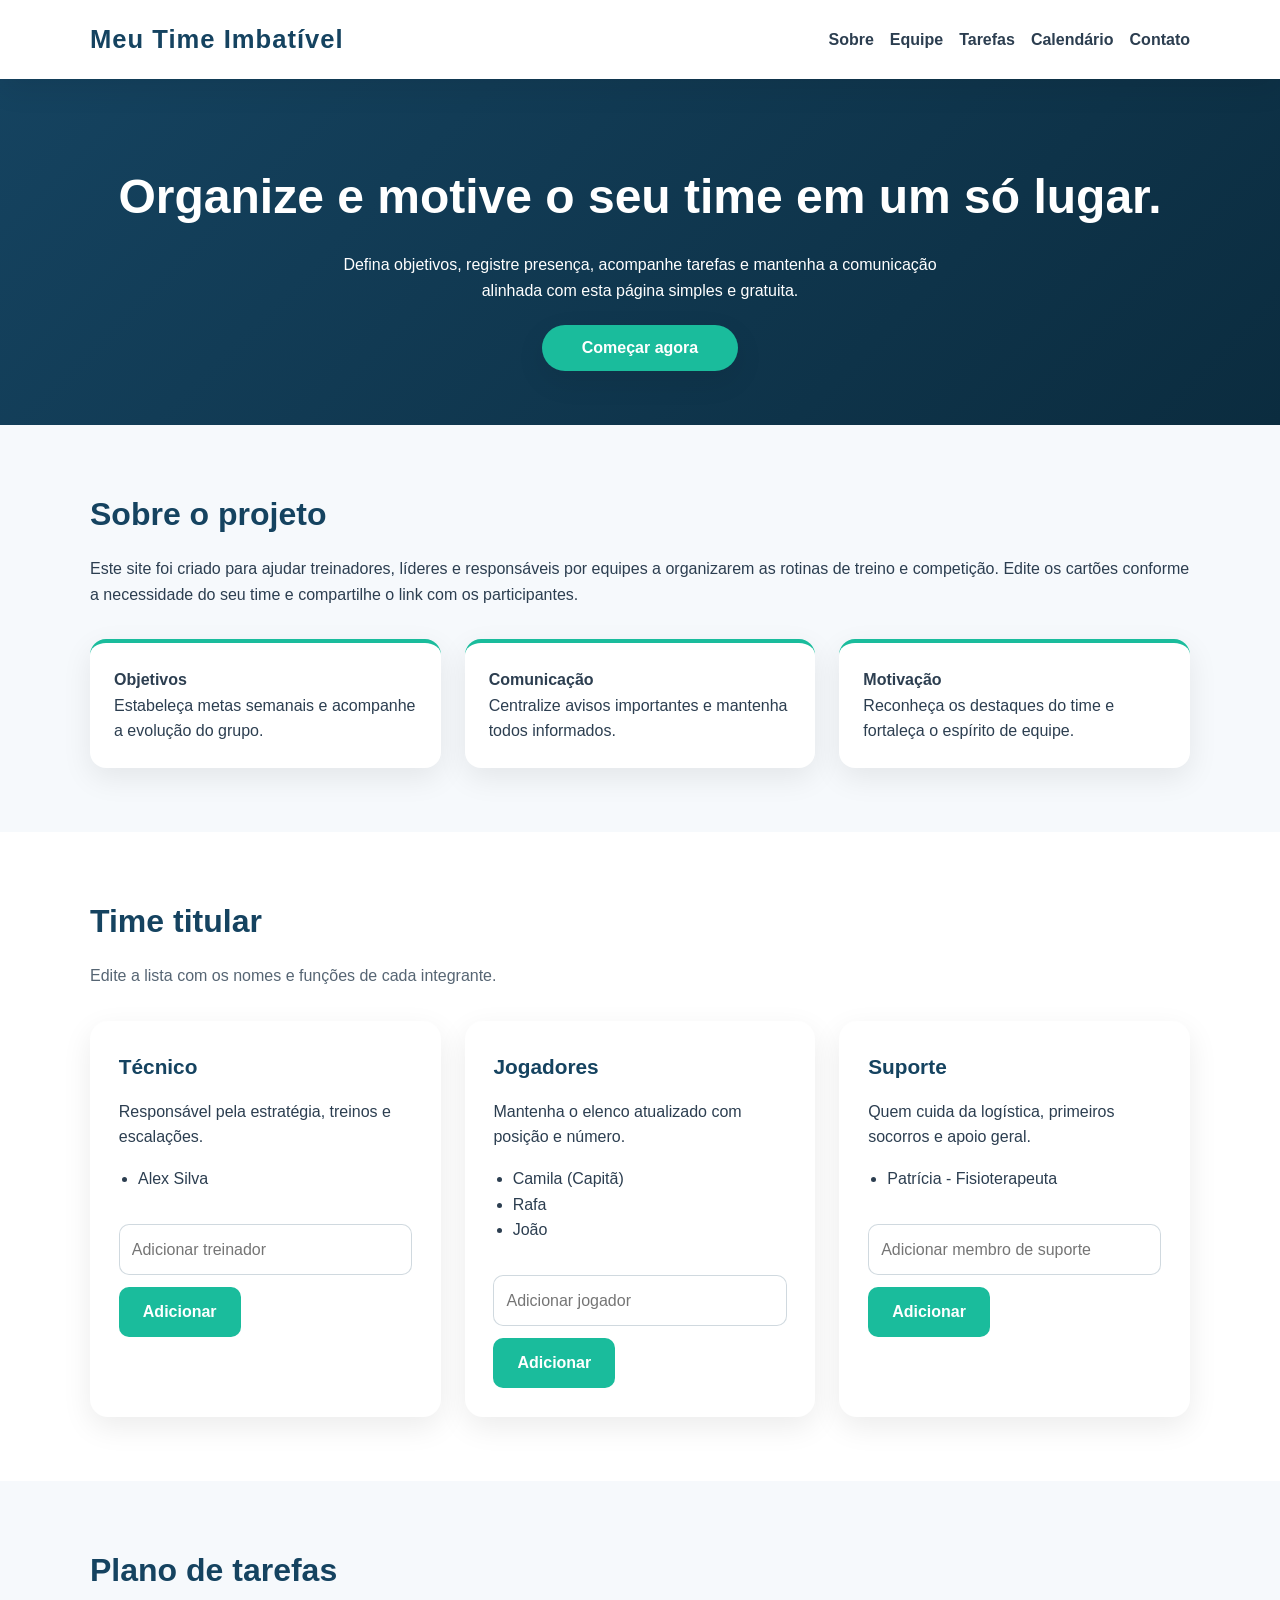
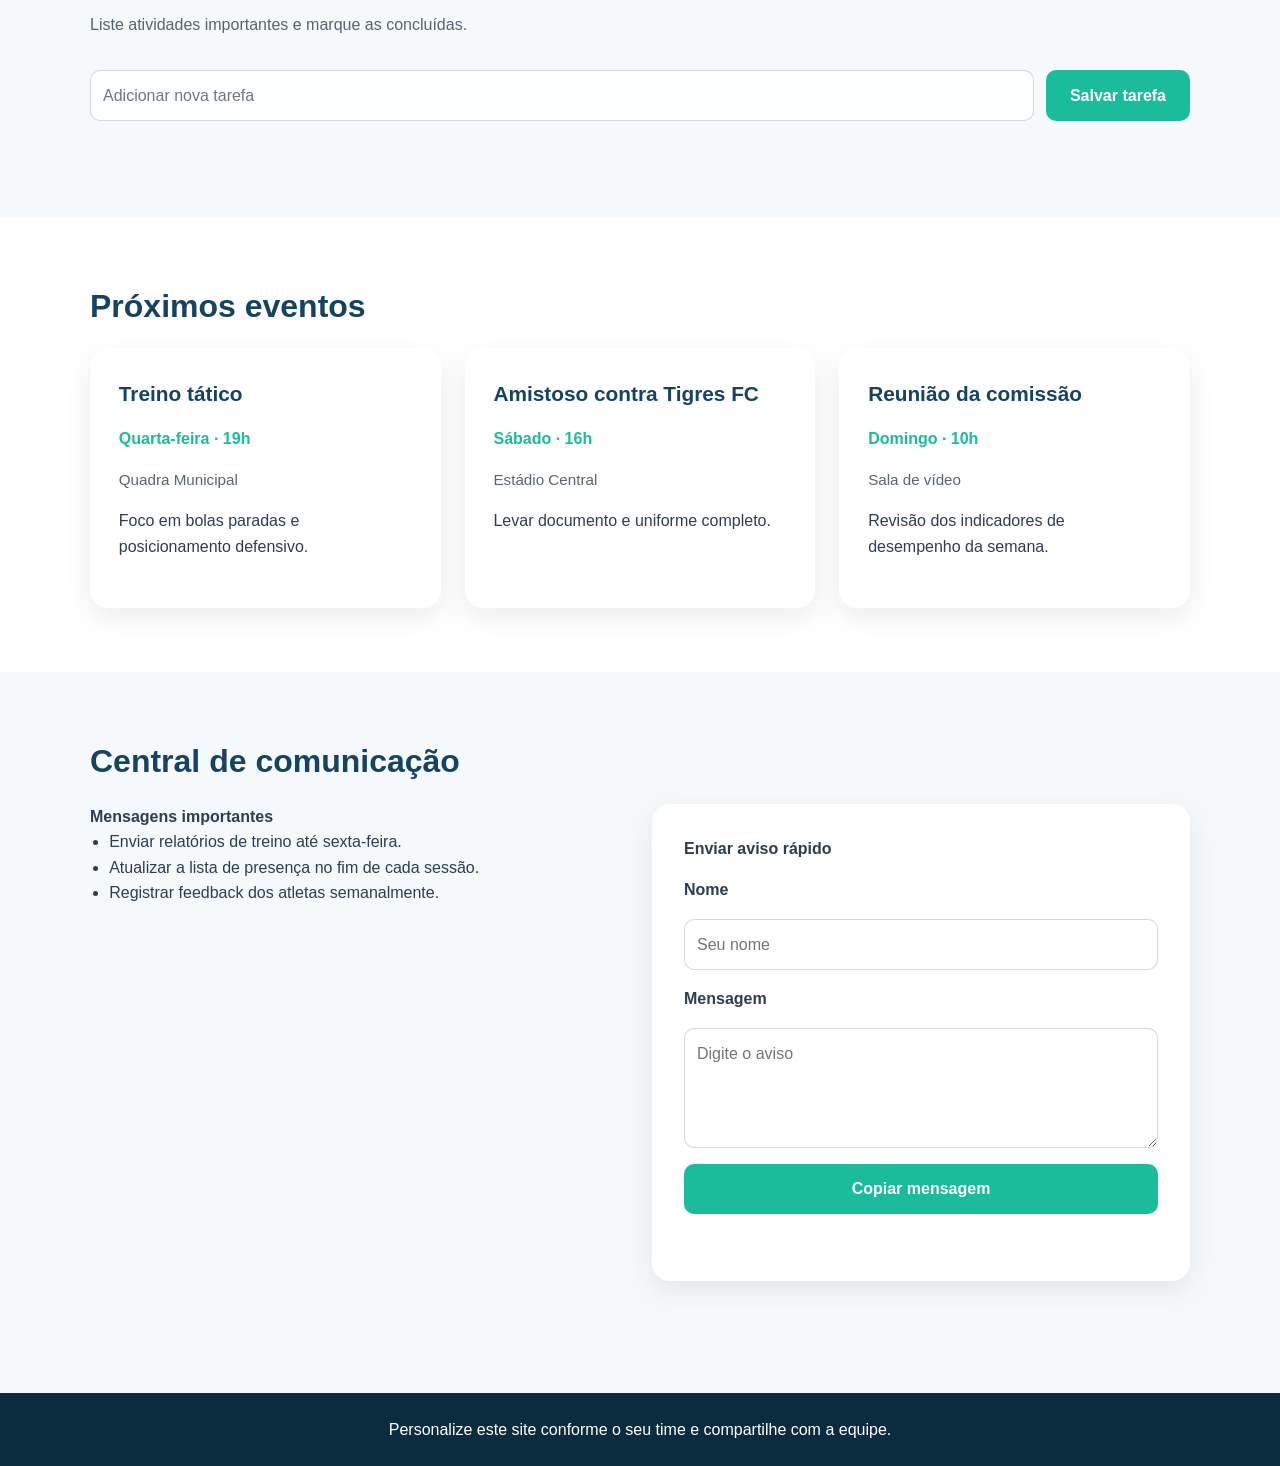
==== index.html @ 0aca531c "Add team management landing page" ====
<!DOCTYPE html>
<html lang="pt-BR">
<head>
  <meta charset="UTF-8" />
  <meta name="viewport" content="width=device-width, initial-scale=1.0" />
  <title>Gestão de Time</title>
  <link rel="stylesheet" href="styles.css" />
</head>
<body>
  <header class="topo">
    <div class="container">
      <h1>Meu Time Imbatível</h1>
      <nav>
        <a href="#sobre">Sobre</a>
        <a href="#equipe">Equipe</a>
        <a href="#tarefas">Tarefas</a>
        <a href="#calendario">Calendário</a>
        <a href="#contato">Contato</a>
      </nav>
    </div>
  </header>

  <main>
    <section class="hero">
      <div class="container">
        <h2>Organize e motive o seu time em um só lugar.</h2>
        <p>
          Defina objetivos, registre presença, acompanhe tarefas e mantenha a comunicação alinhada
          com esta página simples e gratuita.
        </p>
        <a class="botao" href="#tarefas">Começar agora</a>
      </div>
    </section>

    <section id="sobre" class="secao container">
      <h3>Sobre o projeto</h3>
      <p>
        Este site foi criado para ajudar treinadores, líderes e responsáveis por equipes a organizarem
        as rotinas de treino e competição. Edite os cartões conforme a necessidade do seu time e
        compartilhe o link com os participantes.
      </p>
      <ul class="destaques">
        <li>
          <h4>Objetivos</h4>
          <p>Estabeleça metas semanais e acompanhe a evolução do grupo.</p>
        </li>
        <li>
          <h4>Comunicação</h4>
          <p>Centralize avisos importantes e mantenha todos informados.</p>
        </li>
        <li>
          <h4>Motivação</h4>
          <p>Reconheça os destaques do time e fortaleça o espírito de equipe.</p>
        </li>
      </ul>
    </section>

    <section id="equipe" class="secao destaque-claro">
      <div class="container">
        <h3>Time titular</h3>
        <p class="descricao">Edite a lista com os nomes e funções de cada integrante.</p>
        <div class="grid">
          <div class="card">
            <h4>Técnico</h4>
            <p>Responsável pela estratégia, treinos e escalações.</p>
            <ul id="lista-tecnico" class="lista-simples">
              <li>Alex Silva</li>
            </ul>
            <div class="formulario">
              <input type="text" placeholder="Adicionar treinador" data-lista="lista-tecnico" />
              <button type="button">Adicionar</button>
            </div>
          </div>
          <div class="card">
            <h4>Jogadores</h4>
            <p>Mantenha o elenco atualizado com posição e número.</p>
            <ul id="lista-jogadores" class="lista-simples">
              <li>Camila (Capitã)</li>
              <li>Rafa</li>
              <li>João</li>
            </ul>
            <div class="formulario">
              <input type="text" placeholder="Adicionar jogador" data-lista="lista-jogadores" />
              <button type="button">Adicionar</button>
            </div>
          </div>
          <div class="card">
            <h4>Suporte</h4>
            <p>Quem cuida da logística, primeiros socorros e apoio geral.</p>
            <ul id="lista-suporte" class="lista-simples">
              <li>Patrícia - Fisioterapeuta</li>
            </ul>
            <div class="formulario">
              <input type="text" placeholder="Adicionar membro de suporte" data-lista="lista-suporte" />
              <button type="button">Adicionar</button>
            </div>
          </div>
        </div>
      </div>
    </section>

    <section id="tarefas" class="secao container">
      <h3>Plano de tarefas</h3>
      <p class="descricao">Liste atividades importantes e marque as concluídas.</p>
      <form id="form-tarefas" class="formulario">
        <input id="nova-tarefa" type="text" placeholder="Adicionar nova tarefa" />
        <button type="submit">Salvar tarefa</button>
      </form>
      <ul id="lista-tarefas" class="lista-tarefas"></ul>
    </section>

    <section id="calendario" class="secao destaque-claro">
      <div class="container">
        <h3>Próximos eventos</h3>
        <div class="grid">
          <article class="card card-evento">
            <h4>Treino tático</h4>
            <p class="data">Quarta-feira · 19h</p>
            <p class="local">Quadra Municipal</p>
            <p>Foco em bolas paradas e posicionamento defensivo.</p>
          </article>
          <article class="card card-evento">
            <h4>Amistoso contra Tigres FC</h4>
            <p class="data">Sábado · 16h</p>
            <p class="local">Estádio Central</p>
            <p>Levar documento e uniforme completo.</p>
          </article>
          <article class="card card-evento">
            <h4>Reunião da comissão</h4>
            <p class="data">Domingo · 10h</p>
            <p class="local">Sala de vídeo</p>
            <p>Revisão dos indicadores de desempenho da semana.</p>
          </article>
        </div>
      </div>
    </section>

    <section id="contato" class="secao container">
      <h3>Central de comunicação</h3>
      <div class="grid contato-grid">
        <div>
          <h4>Mensagens importantes</h4>
          <ul class="lista-simples">
            <li>Enviar relatórios de treino até sexta-feira.</li>
            <li>Atualizar a lista de presença no fim de cada sessão.</li>
            <li>Registrar feedback dos atletas semanalmente.</li>
          </ul>
        </div>
        <form class="card-formulario">
          <h4>Enviar aviso rápido</h4>
          <label for="nome">Nome</label>
          <input id="nome" type="text" placeholder="Seu nome" required />

          <label for="mensagem">Mensagem</label>
          <textarea id="mensagem" placeholder="Digite o aviso"></textarea>

          <button type="button" id="botao-aviso">Copiar mensagem</button>
          <p id="feedback" class="feedback" aria-live="polite"></p>
        </form>
      </div>
    </section>
  </main>

  <footer class="rodape">
    <div class="container">
      <p>Personalize este site conforme o seu time e compartilhe com a equipe.</p>
    </div>
  </footer>

  <script src="script.js"></script>
</body>
</html>
---- styles.css ----
:root {
  --cor-primaria: #154360;
  --cor-secundaria: #1abc9c;
  --cor-fundo: #f6f9fc;
  --cor-texto: #2c3e50;
  --cor-claro: #ffffff;
  --cor-destaque: #f1c40f;
  --sombra: 0 10px 30px rgba(0, 0, 0, 0.08);
}

* {
  box-sizing: border-box;
  margin: 0;
  padding: 0;
}

body {
  font-family: "Segoe UI", Roboto, Helvetica, Arial, sans-serif;
  background: var(--cor-fundo);
  color: var(--cor-texto);
  line-height: 1.6;
}

.container {
  width: min(1100px, 90vw);
  margin: 0 auto;
}

.topo {
  position: sticky;
  top: 0;
  background: var(--cor-claro);
  box-shadow: var(--sombra);
  z-index: 10;
}

.topo .container {
  display: flex;
  align-items: center;
  justify-content: space-between;
  padding: 1.2rem 0;
}

.topo h1 {
  font-size: 1.6rem;
  color: var(--cor-primaria);
  letter-spacing: 1px;
}

.topo nav {
  display: flex;
  gap: 1rem;
}

.topo nav a {
  color: var(--cor-texto);
  text-decoration: none;
  font-weight: 600;
  transition: color 0.2s ease;
}

.topo nav a:hover {
  color: var(--cor-secundaria);
}

.hero {
  padding: 5rem 0 4rem;
  background: linear-gradient(135deg, var(--cor-primaria), #0b2c3f);
  color: var(--cor-claro);
  text-align: center;
}

.hero h2 {
  font-size: clamp(2rem, 4vw, 3rem);
  margin-bottom: 1rem;
}

.hero p {
  max-width: 650px;
  margin: 0 auto 2rem;
}

.botao {
  background: var(--cor-secundaria);
  color: var(--cor-claro);
  text-decoration: none;
  padding: 0.9rem 2.5rem;
  border-radius: 50px;
  font-weight: 700;
  box-shadow: var(--sombra);
  transition: transform 0.2s ease, box-shadow 0.2s ease;
}

.botao:hover {
  transform: translateY(-2px);
  box-shadow: 0 12px 32px rgba(0, 0, 0, 0.12);
}

.secao {
  padding: 4rem 0;
}

.secao h3 {
  font-size: 2rem;
  margin-bottom: 1rem;
  color: var(--cor-primaria);
}

.secao .descricao {
  margin-bottom: 2rem;
  color: rgba(44, 62, 80, 0.8);
}

.destaque-claro {
  background: var(--cor-claro);
}

.destaques {
  list-style: none;
  display: grid;
  gap: 1.5rem;
  grid-template-columns: repeat(auto-fit, minmax(220px, 1fr));
  margin-top: 2rem;
}

.destaques li {
  background: var(--cor-claro);
  padding: 1.5rem;
  border-radius: 16px;
  box-shadow: var(--sombra);
  border-top: 4px solid var(--cor-secundaria);
}

.grid {
  display: grid;
  gap: 1.5rem;
  grid-template-columns: repeat(auto-fit, minmax(250px, 1fr));
}

.card {
  background: var(--cor-claro);
  border-radius: 18px;
  padding: 1.8rem;
  box-shadow: var(--sombra);
  display: flex;
  flex-direction: column;
  gap: 1rem;
  min-height: 260px;
}

.card h4 {
  font-size: 1.3rem;
  color: var(--cor-primaria);
}

.lista-simples {
  list-style: disc;
  padding-left: 1.2rem;
}

.formulario {
  display: flex;
  gap: 0.75rem;
  flex-wrap: wrap;
  margin-top: 1rem;
}

.formulario input,
.formulario textarea,
.formulario button,
.card-formulario input,
.card-formulario textarea,
.card-formulario button {
  font: inherit;
}

.formulario input,
.card-formulario input,
.card-formulario textarea {
  flex: 1;
  min-width: 180px;
  padding: 0.75rem;
  border: 1px solid rgba(21, 67, 96, 0.2);
  border-radius: 10px;
  background: rgba(255, 255, 255, 0.9);
}

.formulario button,
.card-formulario button {
  background: var(--cor-secundaria);
  color: var(--cor-claro);
  border: none;
  border-radius: 10px;
  padding: 0.75rem 1.5rem;
  cursor: pointer;
  font-weight: 600;
  transition: filter 0.2s ease, transform 0.2s ease;
}

.formulario button:hover,
.card-formulario button:hover {
  filter: brightness(0.95);
  transform: translateY(-1px);
}

.lista-tarefas {
  list-style: none;
  margin-top: 2rem;
  display: flex;
  flex-direction: column;
  gap: 0.75rem;
}

.item-tarefa {
  background: var(--cor-claro);
  border-radius: 12px;
  padding: 0.9rem 1.2rem;
  display: flex;
  align-items: center;
  justify-content: space-between;
  box-shadow: var(--sombra);
}

.item-tarefa label {
  display: flex;
  align-items: center;
  gap: 0.75rem;
  cursor: pointer;
}

.item-tarefa input[type="checkbox"] {
  accent-color: var(--cor-secundaria);
  width: 18px;
  height: 18px;
}

.item-tarefa button {
  background: transparent;
  border: none;
  color: #e74c3c;
  font-weight: 700;
  cursor: pointer;
}

.item-tarefa.concluida {
  opacity: 0.6;
  text-decoration: line-through;
}

.card-evento .data {
  font-weight: 700;
  color: var(--cor-secundaria);
}

.card-evento .local {
  font-size: 0.95rem;
  color: rgba(44, 62, 80, 0.8);
}

.contato-grid {
  align-items: flex-start;
}

.card-formulario {
  background: var(--cor-claro);
  box-shadow: var(--sombra);
  border-radius: 18px;
  padding: 2rem;
  display: grid;
  gap: 1rem;
}

.card-formulario label {
  font-weight: 600;
}

.card-formulario textarea {
  min-height: 120px;
  resize: vertical;
}

.feedback {
  font-size: 0.9rem;
  color: var(--cor-secundaria);
  min-height: 1.2rem;
}

.rodape {
  background: #0b2c3f;
  color: var(--cor-claro);
  padding: 1.5rem 0;
  text-align: center;
  margin-top: 3rem;
}

@media (max-width: 720px) {
  .topo .container {
    flex-direction: column;
    gap: 0.75rem;
  }

  .topo nav {
    flex-wrap: wrap;
    justify-content: center;
  }

  .formulario input,
  .card-formulario input,
  .card-formulario textarea {
    width: 100%;
  }
}
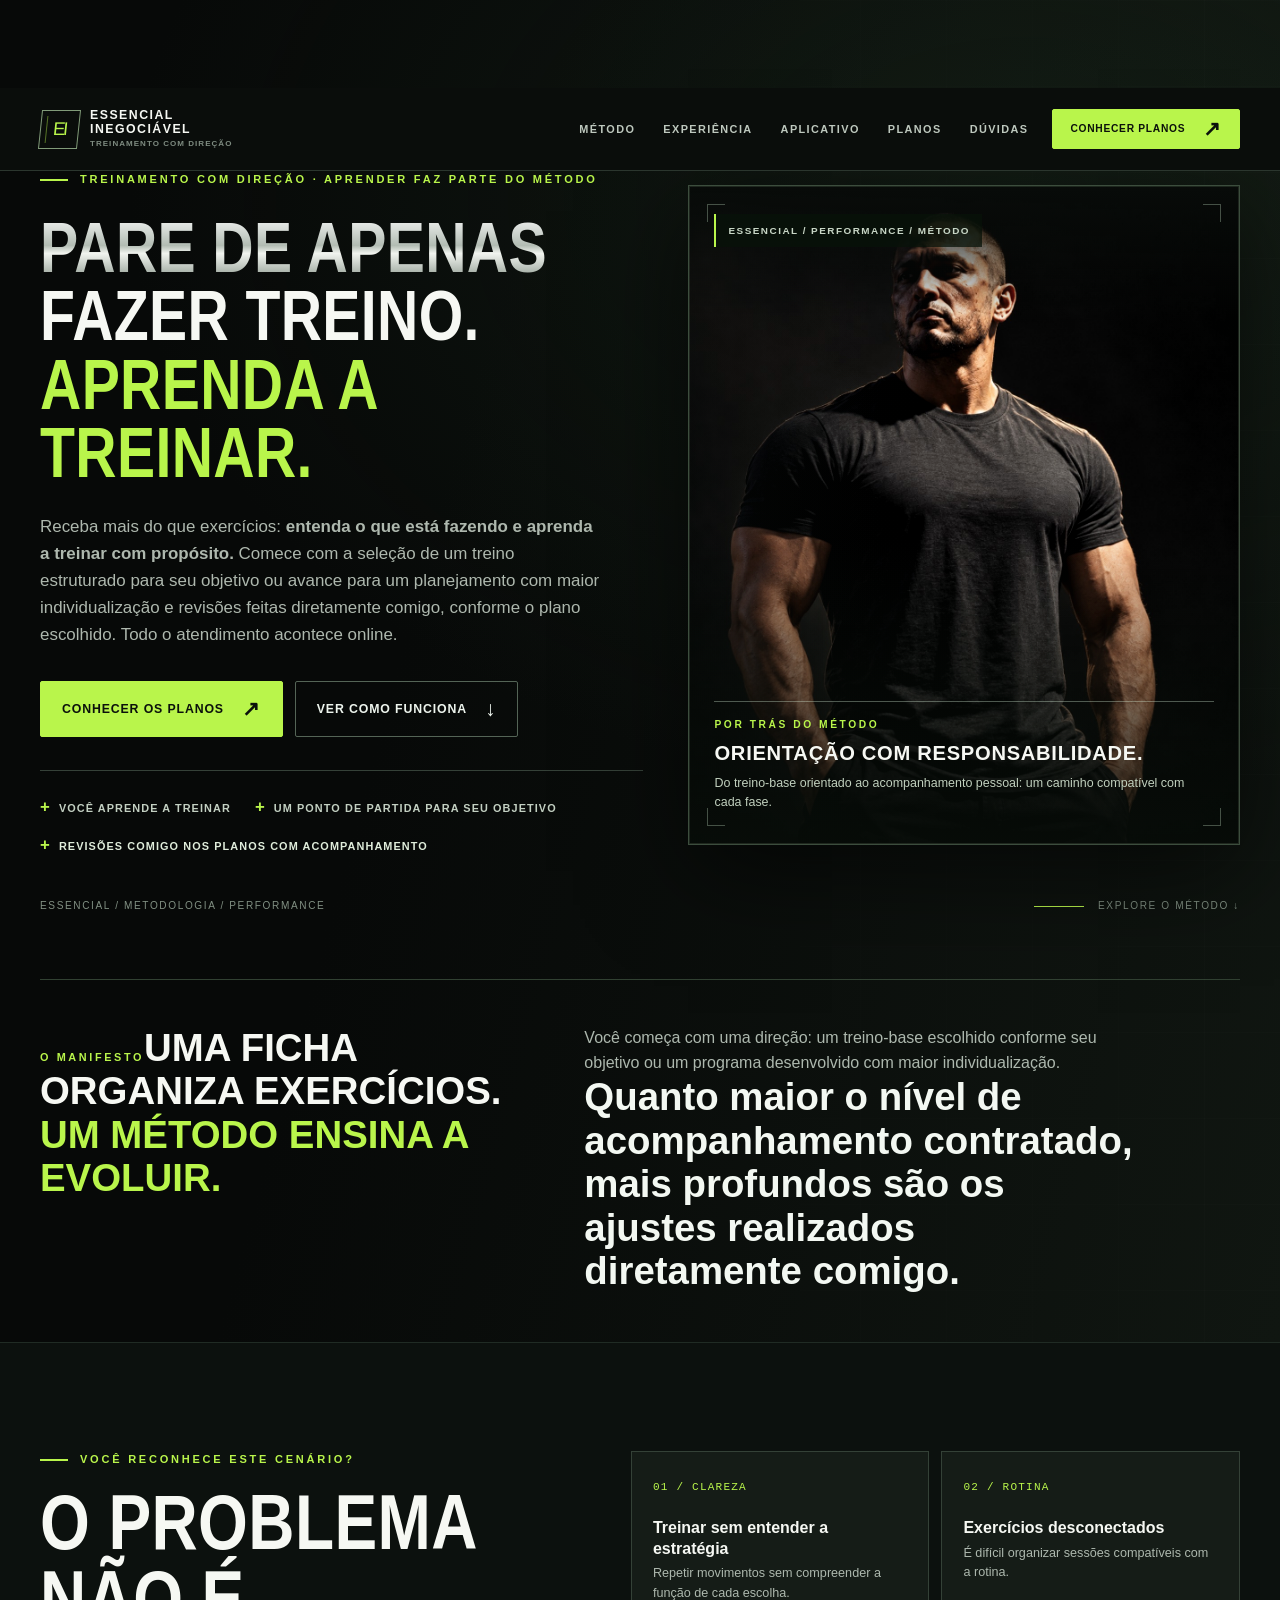
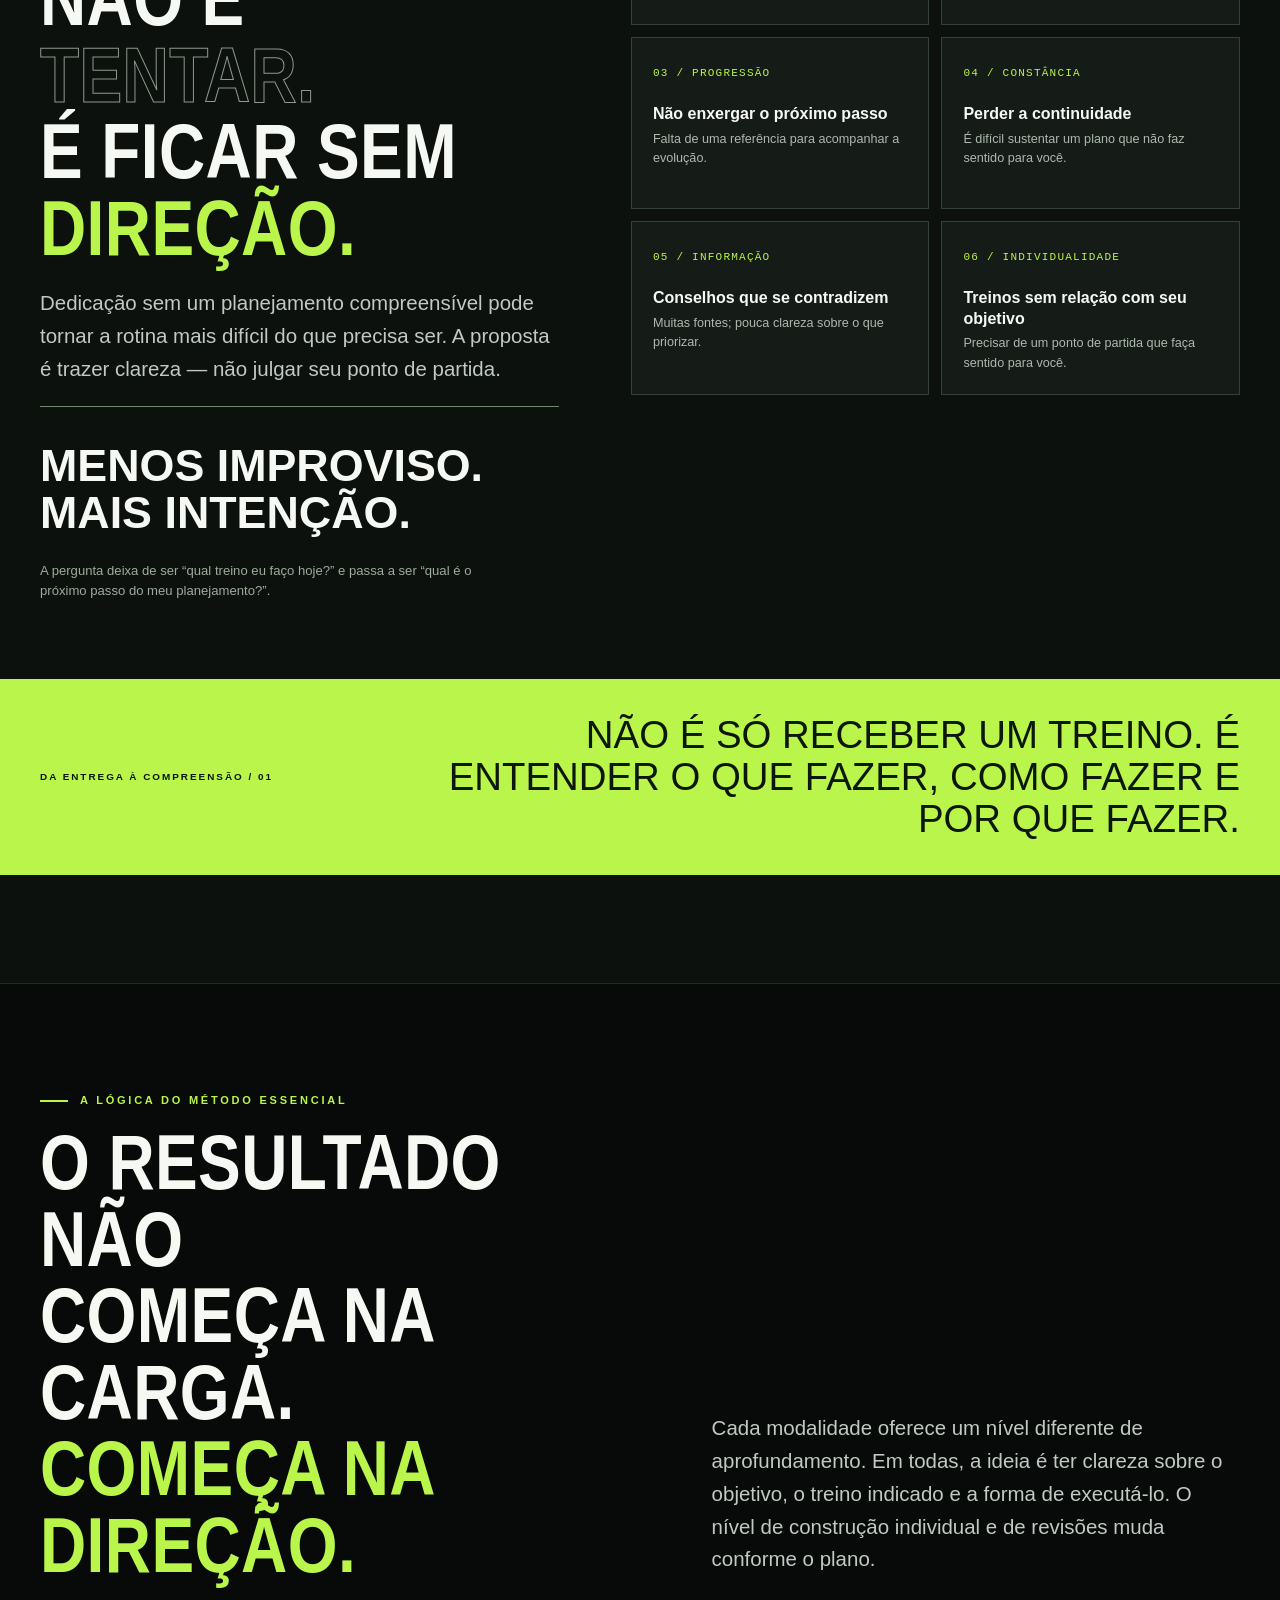
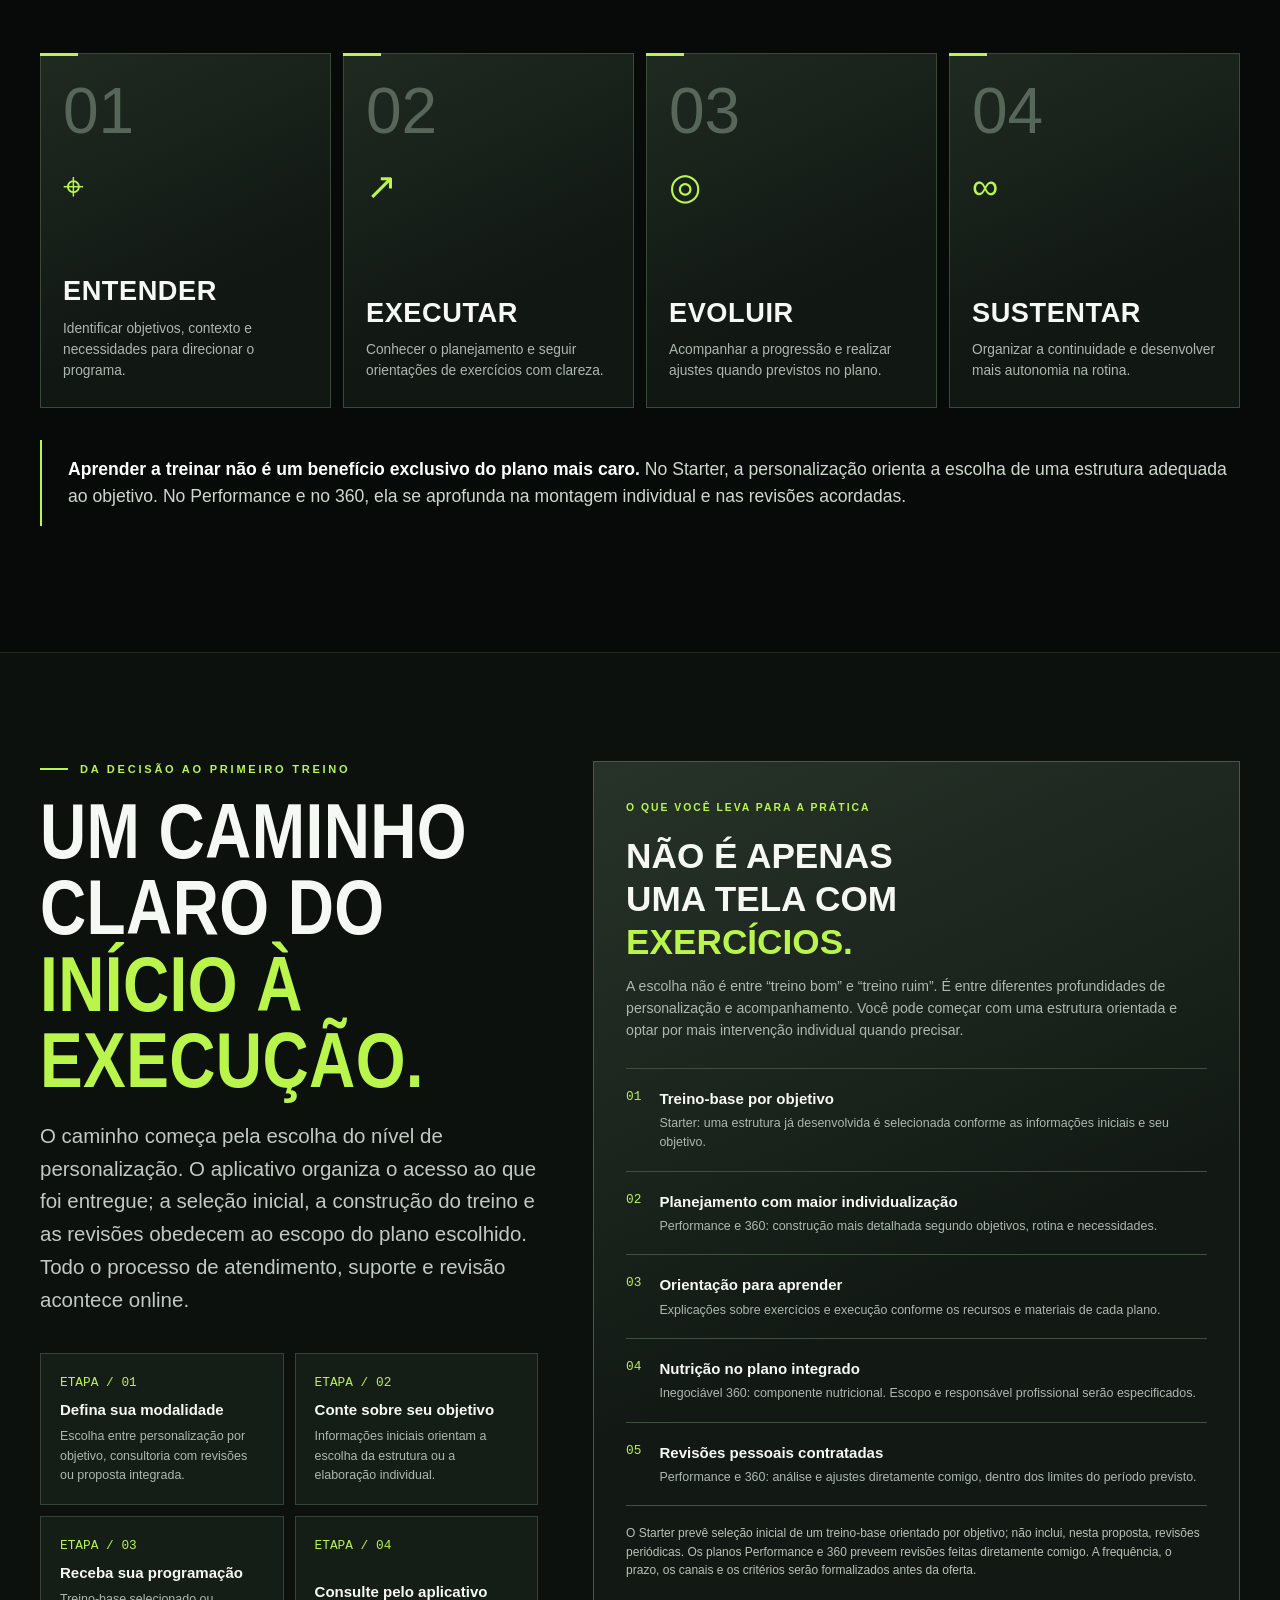
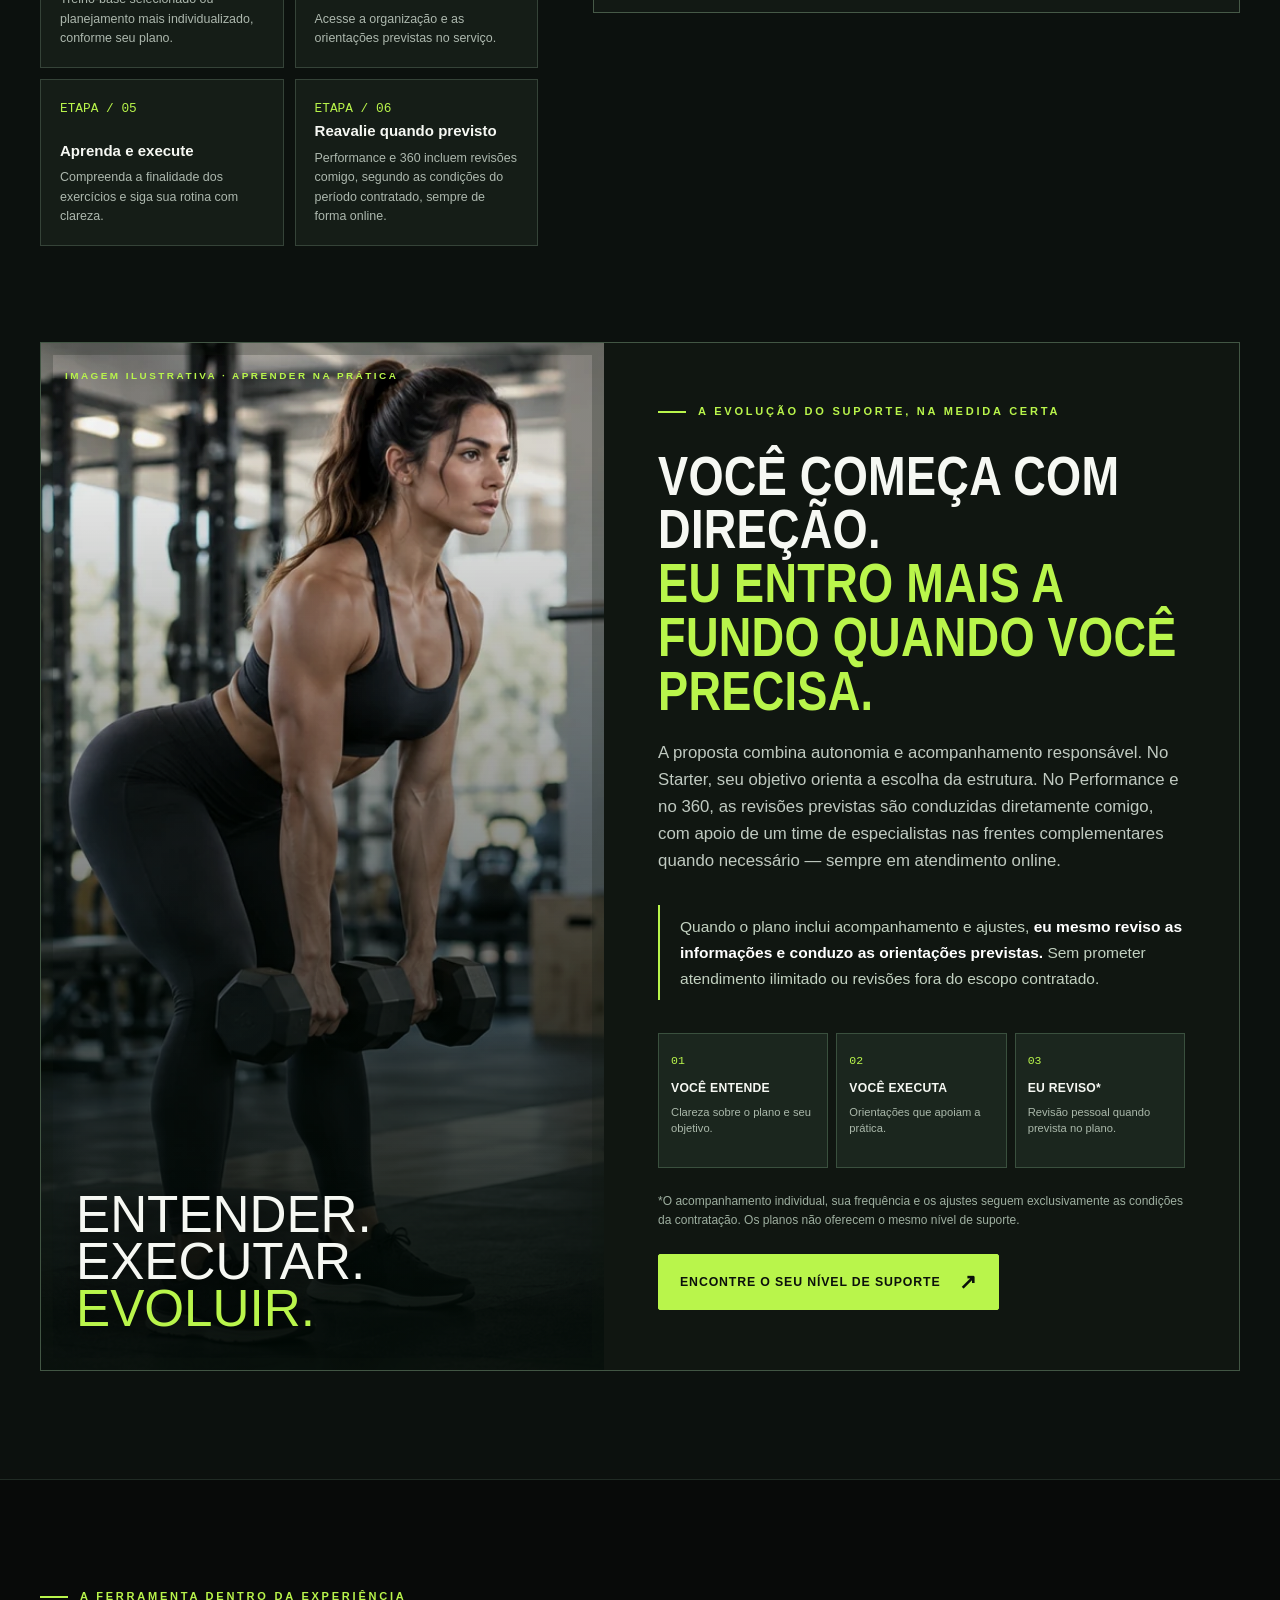
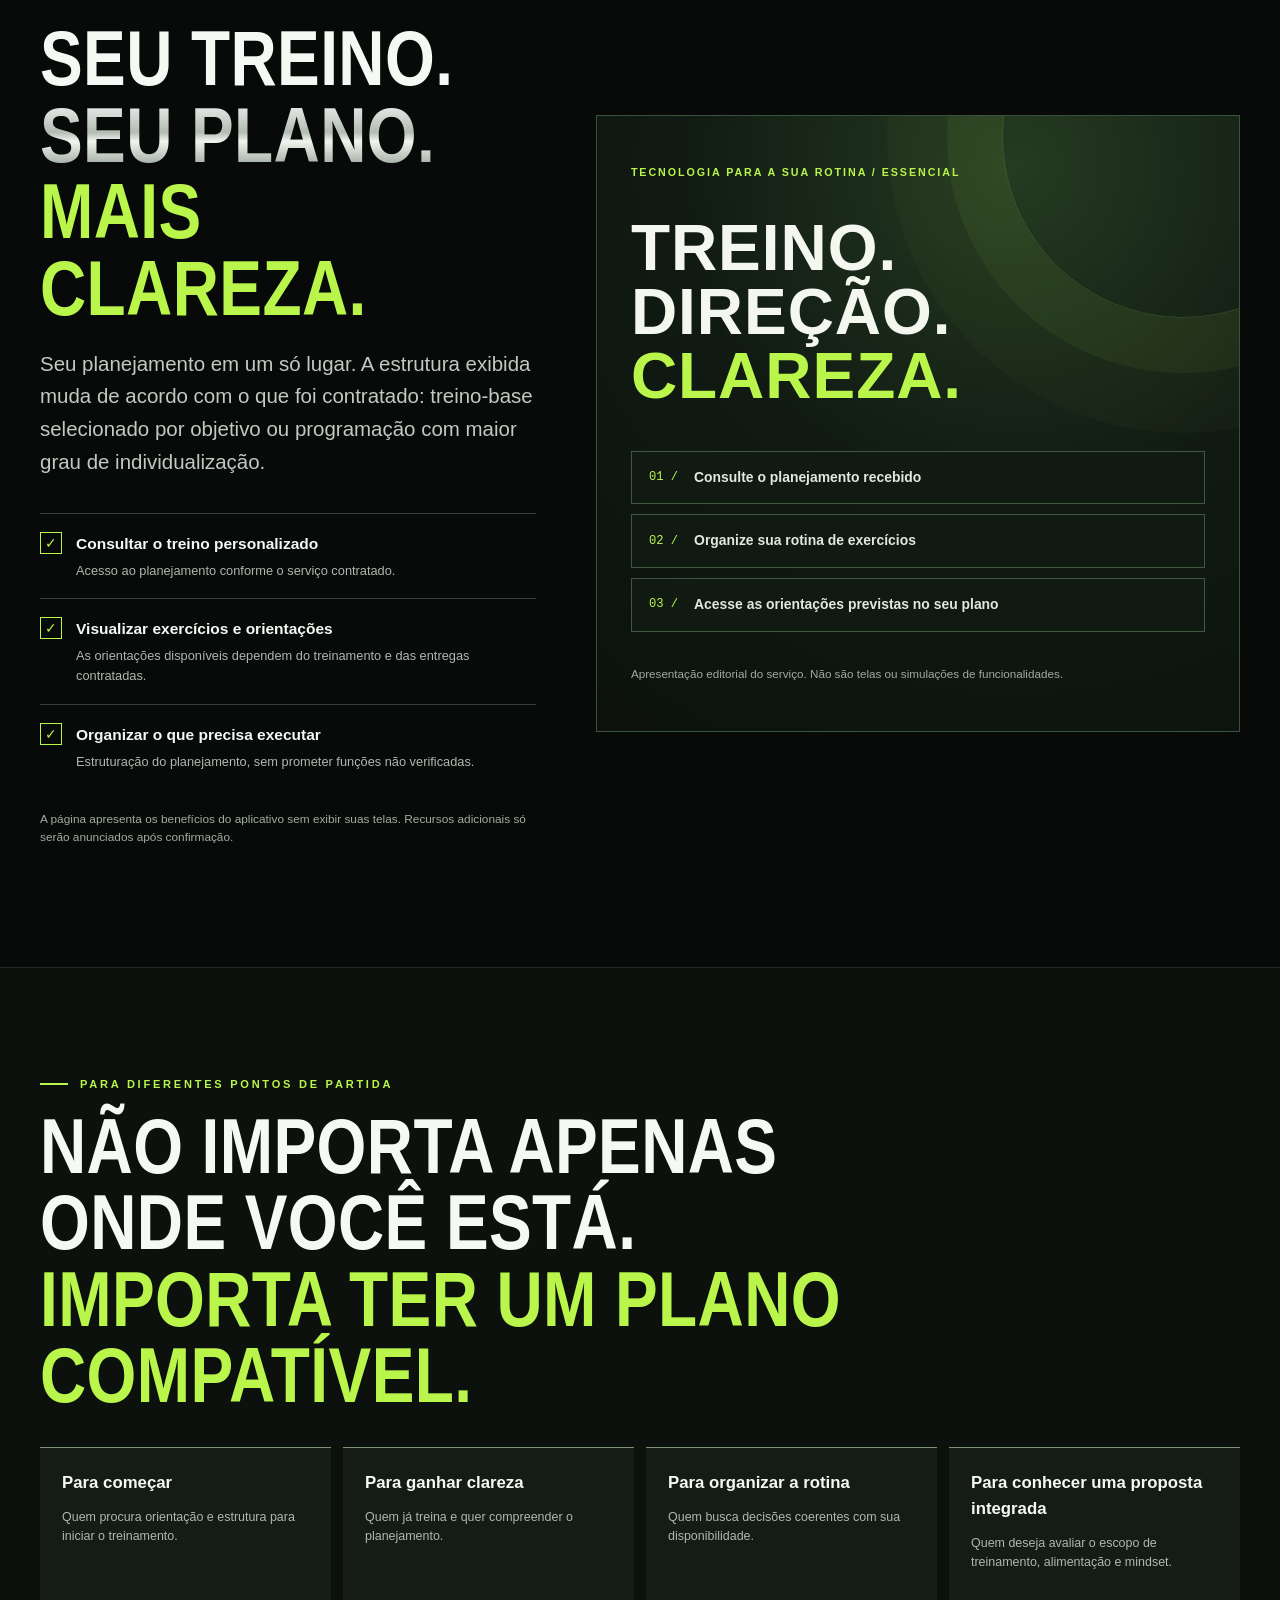
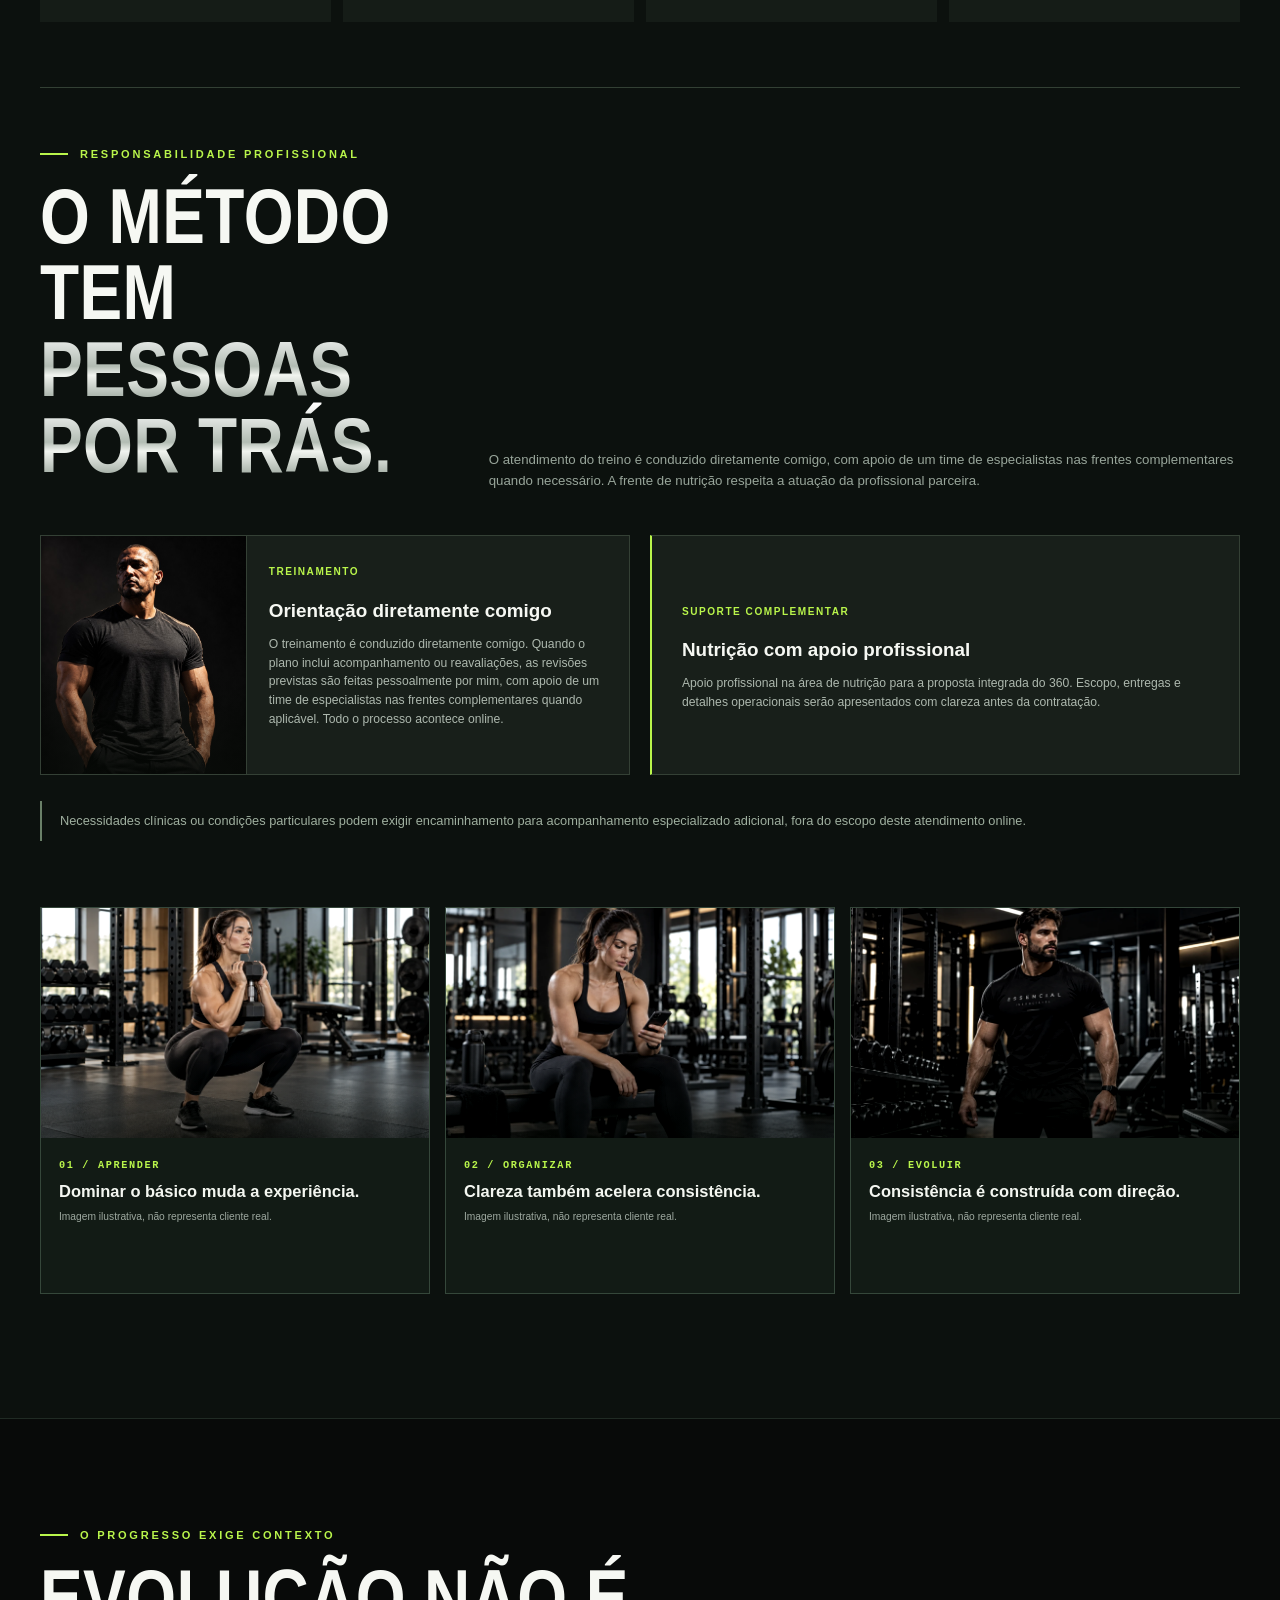
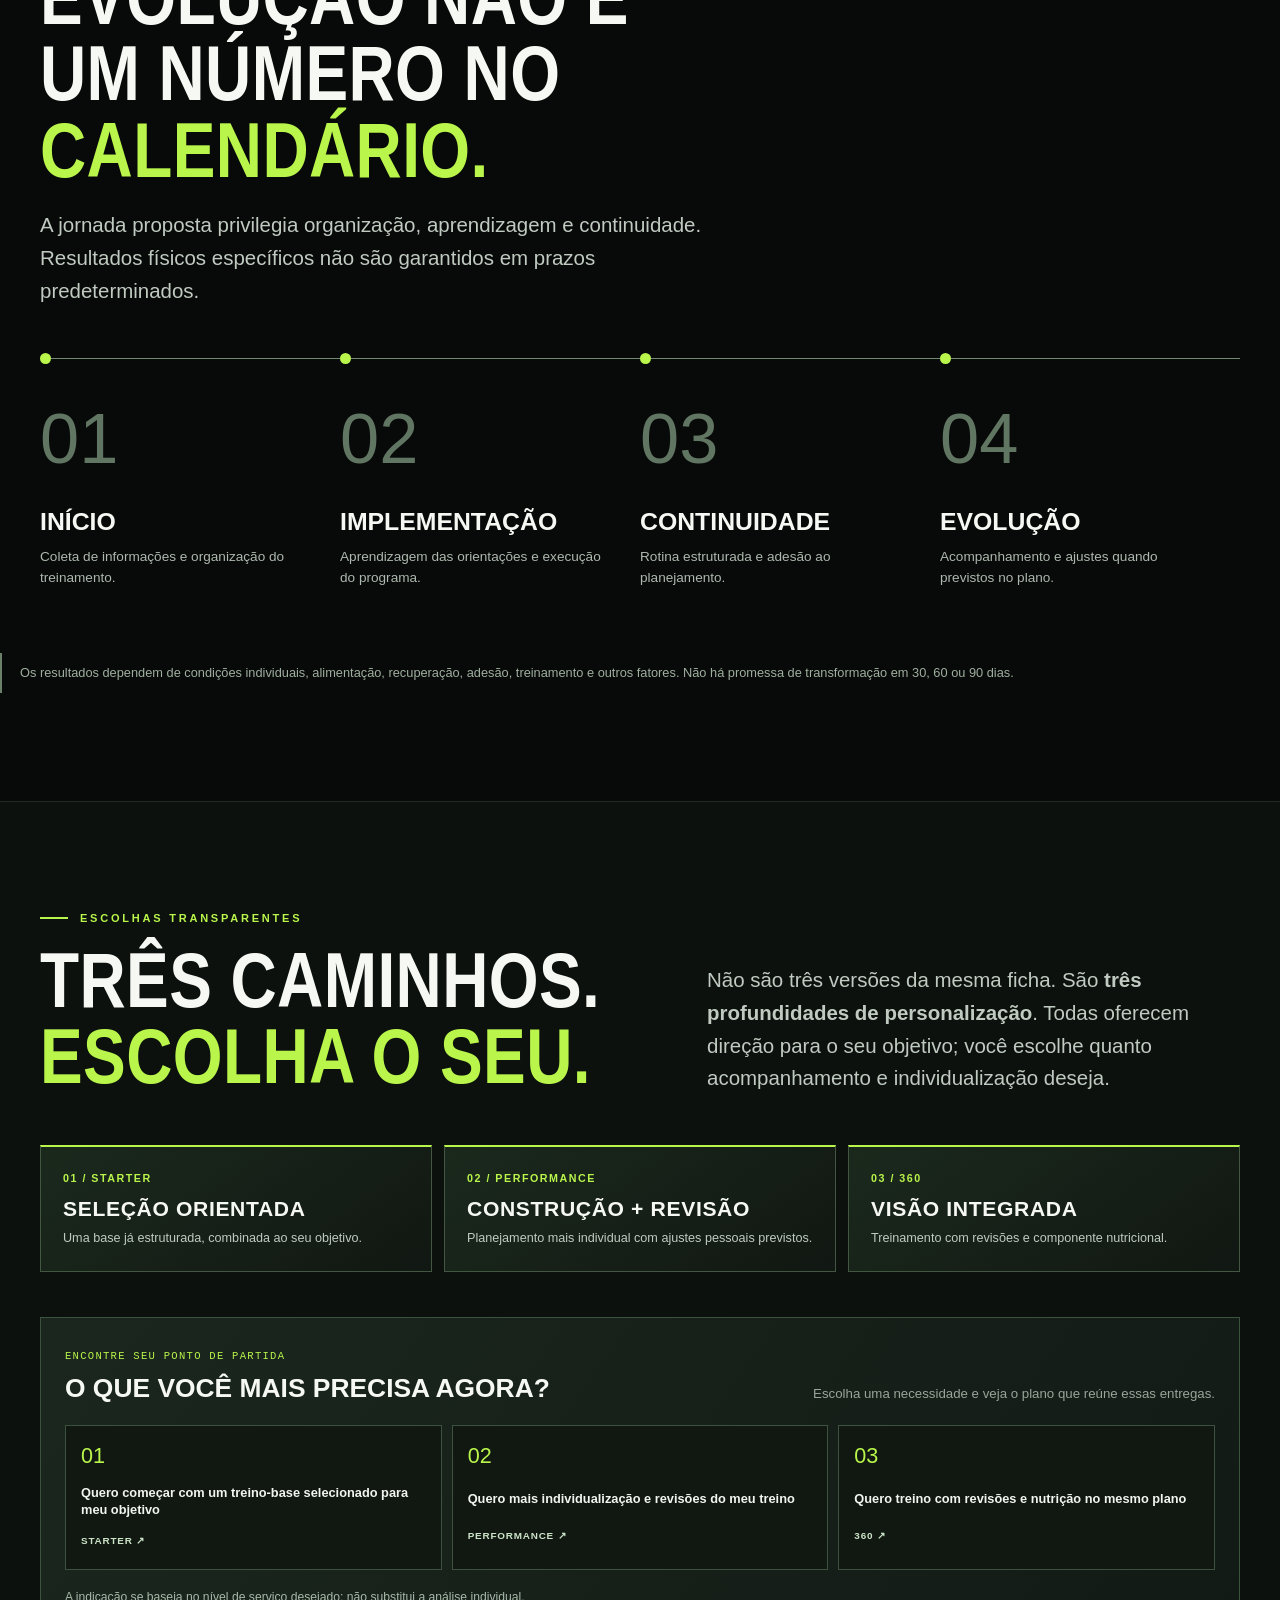
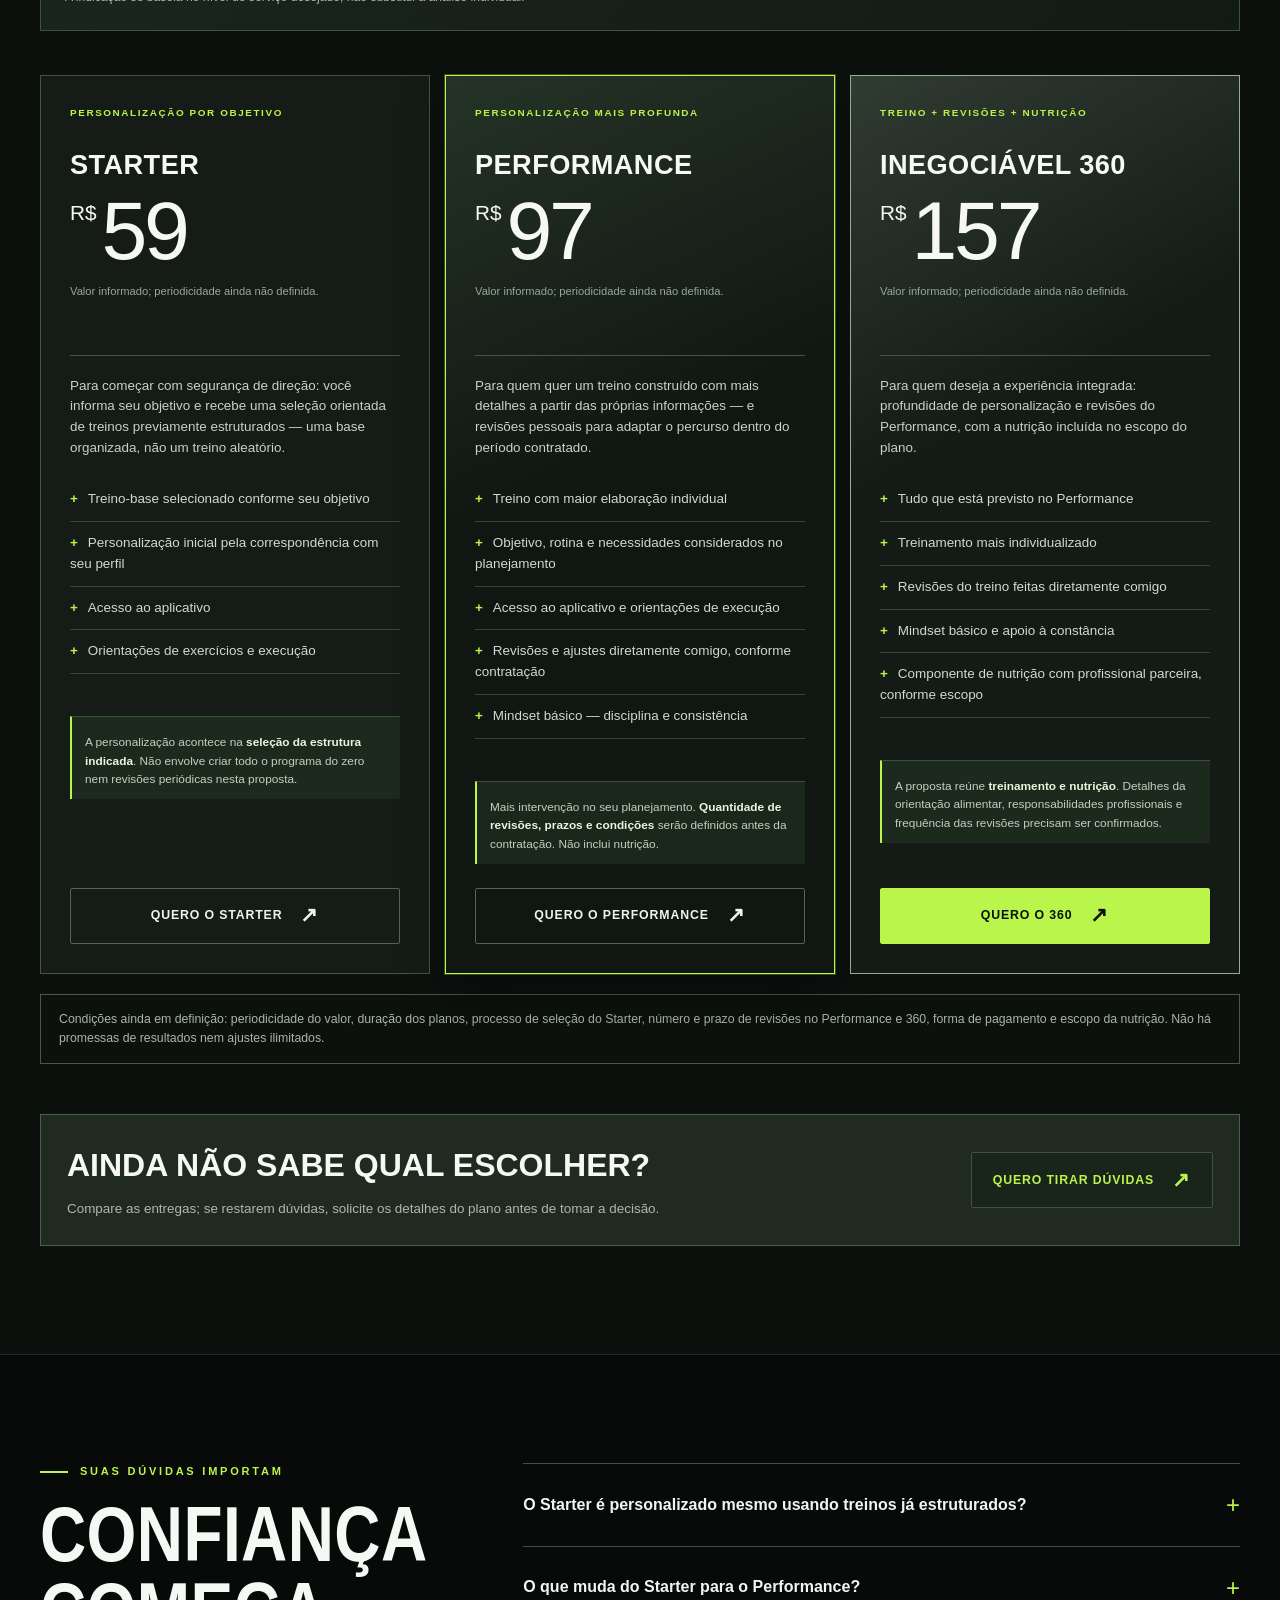
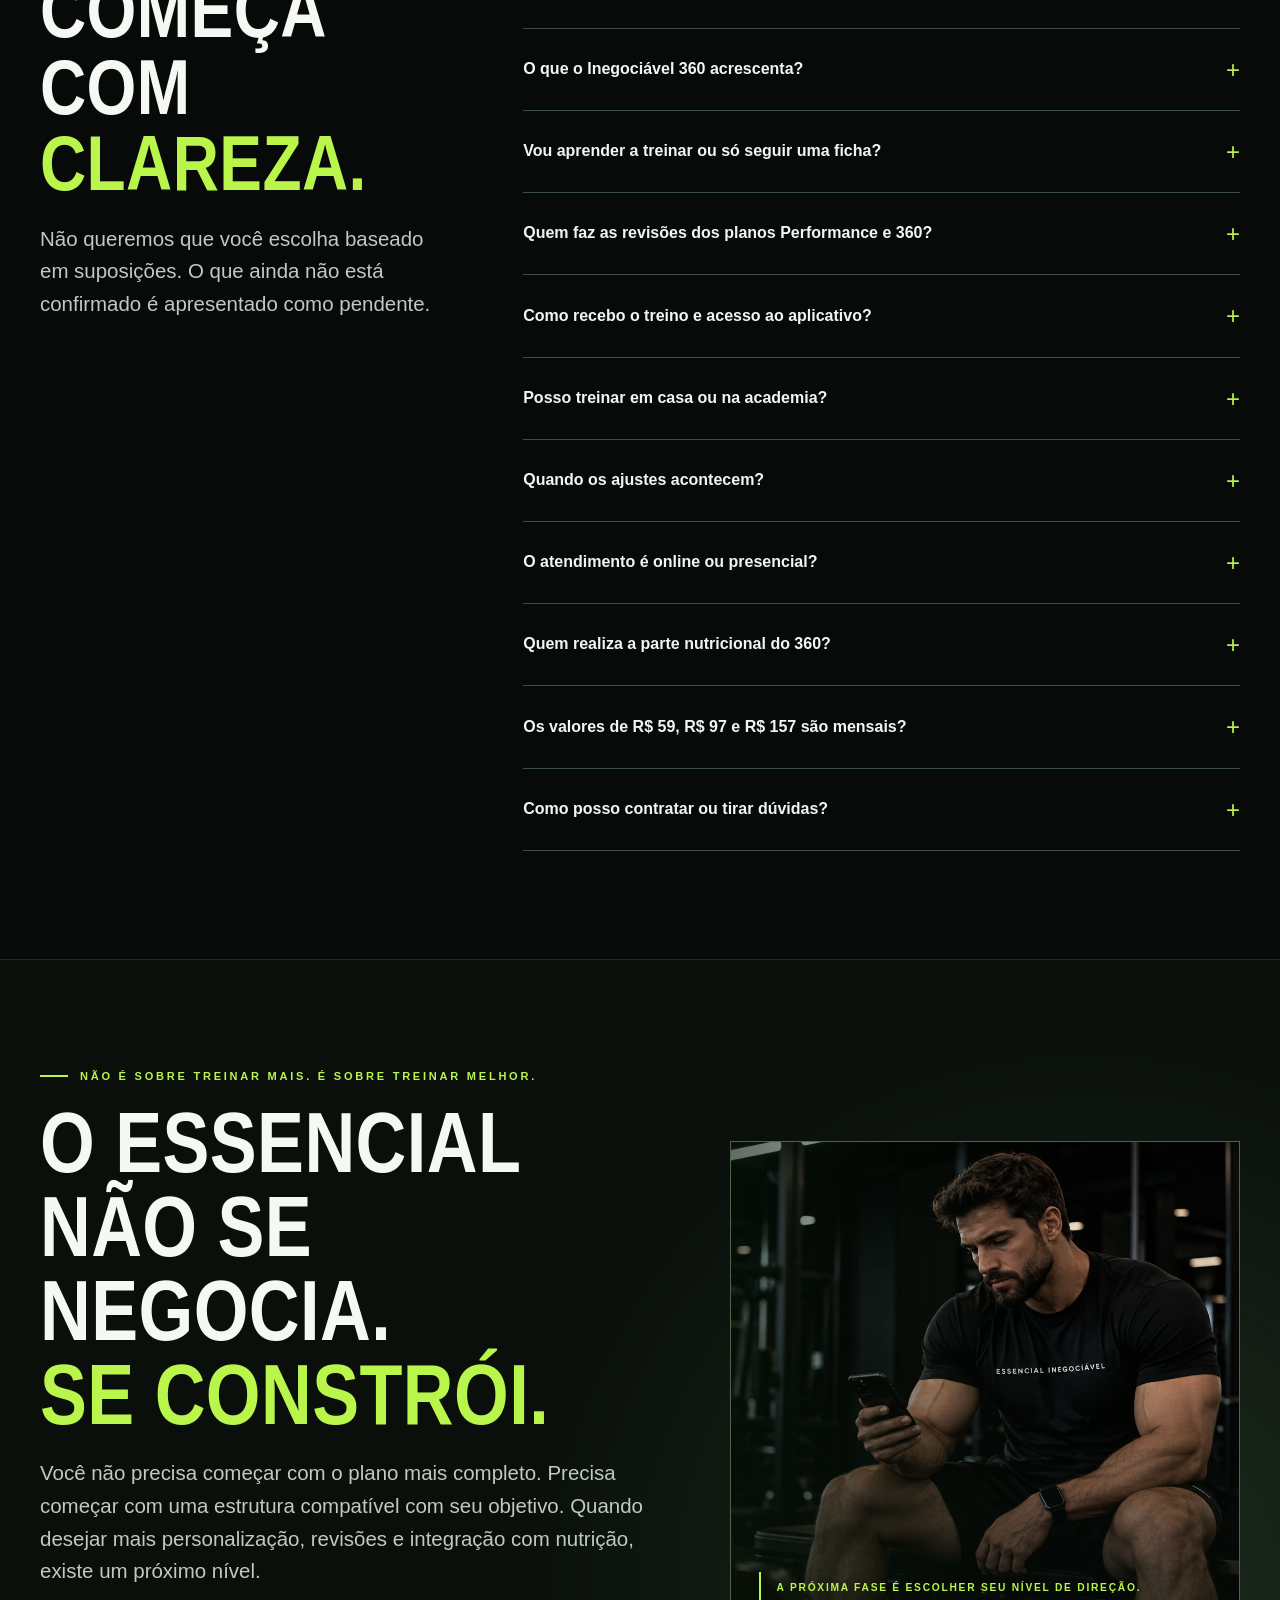
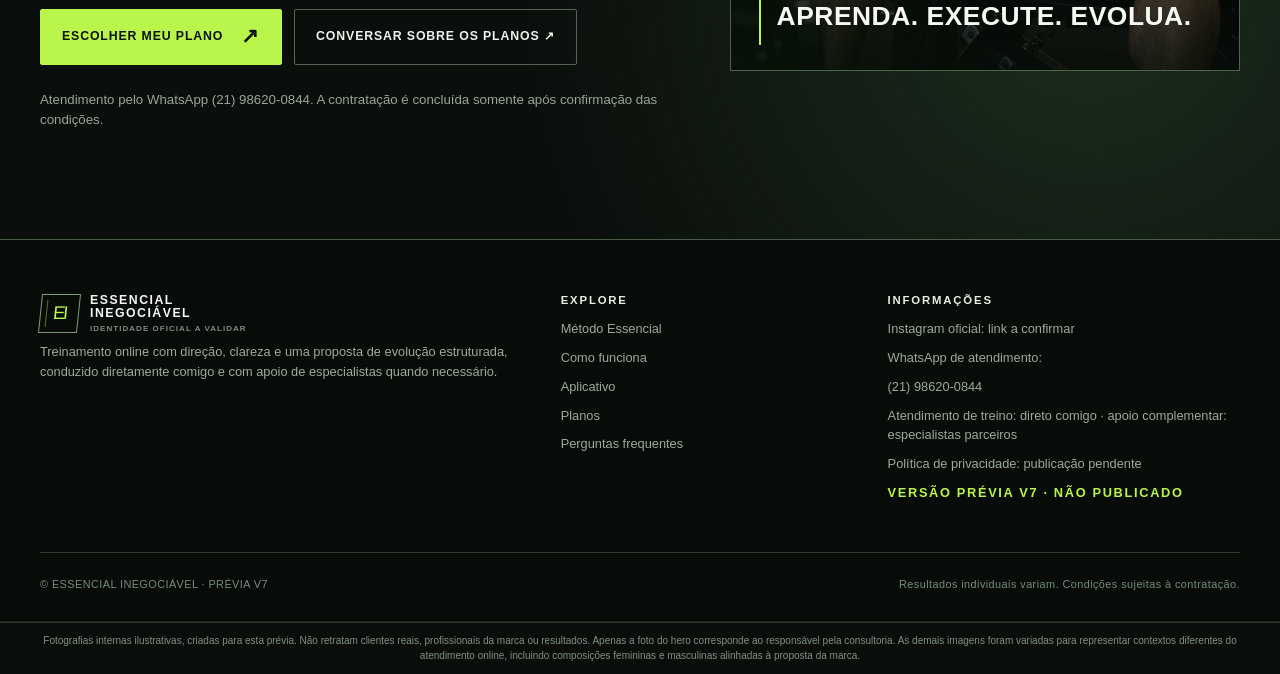
==== commit f426d9fb: "Publish approved Essencial Inegociável landing page V11 (isolated site branch)" ====
--- a/index.html
+++ b/index.html
@@ -1,172 +1,258 @@
 <!DOCTYPE html>
+
 <html lang="pt-BR">
 <head>
-  <meta charset="UTF-8" />
-  <meta name="viewport" content="width=device-width, initial-scale=1.0" />
-  <title>Gestão de Time</title>
-  <link rel="stylesheet" href="styles.css" />
-</head>
+<meta charset="utf-8"/><meta content="width=device-width,initial-scale=1" name="viewport"/>
+<meta content="#080A09" name="theme-color"/><meta content="noindex,nofollow" name="robots"/>
+<meta content="Treinamento com direção, aprendizagem e acompanhamento online: comece com um treino-base orientado por objetivo, evolua para consultoria com ajustes pessoais ou integre treinamento e nutrição." name="description"/>
+<title>ESSENCIAL INEGOCIÁVEL | V7 — Online, premium e com imagens atualizadas</title>
+<style>
+:root{--ink:#080A09;--ink2:#0D120F;--panel:#151B17;--panel2:#1A211C;--accent:#B9F54B;--accent2:#D9FDA1;--white:#F6F8F3;--grey:#9AA69D;--muted:#758378;--border:#2A362D;--max:1200px}
+*{box-sizing:border-box}html{scroll-behavior:smooth;scroll-padding-top:86px}body{background:var(--ink);color:var(--white);font-family:Arial,'Liberation Sans',sans-serif;margin:0;line-height:1.55;-webkit-font-smoothing:antialiased}button,input{font:inherit}a{color:inherit;text-decoration:none}h1,h2,h3,h4,p,figure{margin-top:0}h1,h2,.display,.huge{font-family:Impact,'Liberation Sans Narrow','Arial Narrow',Arial,sans-serif;font-weight:900;letter-spacing:.005em;line-height:.98}h1{font-size:clamp(4rem,8vw,8.4rem);margin:25px 0 26px}h2{font-size:clamp(3.05rem,6.1vw,6.15rem);margin:14px 0 22px}h3{font-size:1.25rem;line-height:1.22}p{color:#ADB8AE}::selection{background:var(--accent);color:var(--ink)}.wrap{width:min(calc(100% - 64px),var(--max));margin:auto}.visually-hidden{position:absolute!important;height:1px;width:1px;overflow:hidden;clip:rect(0,0,0,0);white-space:nowrap}.page{position:relative;overflow:hidden;padding:108px 0;border-bottom:1px solid #202B24}.page.dark{background:#0C110E}.page[data-document-role="page"]{isolation:isolate}.topline{font-size:.69rem;letter-spacing:.25em;text-transform:uppercase;font-weight:800;color:var(--accent);display:flex;gap:12px;align-items:center}.topline:before{content:'';display:inline-block;background:var(--accent);height:2px;width:28px;flex:none}.lead{font-size:clamp(1rem,1.65vw,1.28rem);max-width:705px;color:#C0CAC1;line-height:1.6}.fine{font-size:.83rem;color:#98A59A}.mono{font-family:Consolas,'Liberation Mono',monospace;letter-spacing:.12em;text-transform:uppercase;font-size:.66rem}.chrome{background:linear-gradient(180deg,#fff 5%,#B2BCB3 48%,#F1F4EF 58%,#869388 94%);background-clip:text;-webkit-background-clip:text;color:transparent}.acid{color:var(--accent)}.outline{-webkit-text-stroke:1px #8C9A8C;color:transparent}.rule{height:1px;background:var(--border)}.cta{min-height:56px;display:inline-flex;justify-content:center;align-items:center;gap:18px;border-radius:2px;padding:15px 21px;font-size:.77rem;letter-spacing:.07em;text-transform:uppercase;font-weight:900;background:var(--accent);border:1px solid var(--accent);color:#0B110B;cursor:pointer;transition:transform .2s,border-color .2s,box-shadow .2s}.cta:hover{transform:translateY(-2px);box-shadow:0 16px 40px #B9F54125}.cta:focus-visible,.navlink:focus-visible,summary:focus-visible,.choice:focus-visible{outline:3px solid #E6FFB3;outline-offset:4px}.cta.secondary{background:transparent;border-color:#546456;color:#EDF4ED}.cta.secondary:hover{border-color:var(--accent);box-shadow:none}.cta.tertiary{background:#19241A;border-color:#3C523E;color:var(--accent)}.cta.full{width:100%}.cta .arr{font-size:1.3rem;line-height:1}.btnrow{display:flex;gap:12px;flex-wrap:wrap}.bar{position:relative;z-index:40;background:#0A0D0B;border-bottom:1px solid #2B362E}.bar-inner{height:82px;display:flex;align-items:center;justify-content:space-between;gap:24px}.brand{display:flex;gap:11px;align-items:center;min-width:210px}.mark{height:39px;width:39px;border:1px solid #819B79;display:grid;place-items:center;position:relative;color:var(--accent);font-family:Impact,sans-serif;font-size:1.15rem;letter-spacing:-.12em;transform:skewX(-6deg)}.mark:after{content:'';position:absolute;inset:5px;border-left:1px solid #B9F54B70}.brand-type{font-size:.77rem;letter-spacing:.12em;font-weight:900;line-height:1.09}.brand-type small{display:block;color:#7E8B80;letter-spacing:.13em;font-size:.5rem;margin-top:4px}.nav{display:flex;gap:28px;align-items:center;margin-left:auto}.navlink{font-size:.68rem;text-transform:uppercase;letter-spacing:.13em;font-weight:800;color:#BEC8BE}.navlink:hover{color:var(--accent)}.bar .cta{min-height:39px;padding:9px 17px;font-size:.64rem}.mobile-nav{display:none}.corner{position:absolute;width:18px;height:18px;border:1px solid #83978480}.corner.a{top:18px;left:18px;border-right:0;border-bottom:0}.corner.b{top:18px;right:18px;border-left:0;border-bottom:0}.corner.c{bottom:18px;left:18px;border-right:0;border-top:0}.corner.d{bottom:18px;right:18px;border-left:0;border-top:0}
+/* HERO */
+.hero{padding:88px 0 50px;background:radial-gradient(circle at 90% 12%,#20271F 0%,transparent 34%),linear-gradient(135deg,#080A09 45%,#111A12)}.hero:before{content:'';position:absolute;inset:0;background-image:linear-gradient(#FFFFFF03 1px,transparent 1px),linear-gradient(90deg,#FFFFFF03 1px,transparent 1px);background-size:86px 86px;mask-image:linear-gradient(90deg,transparent 25%,#000 100%);pointer-events:none}.hero-grid{display:grid;grid-template-columns:1.05fr .95fr;align-items:center;gap:35px}.hero .topline{margin-bottom:22px}.hero h1{max-width:755px;font-size:clamp(3.7rem,5.45vw,5.8rem)}.hero .headline-aside{font-family:Arial,sans-serif;color:#AEB8AE;font-weight:400;letter-spacing:0;line-height:1.6;display:block;font-size:1.06rem;max-width:560px}.hero .btnrow{margin:33px 0}.hero-perks{display:flex;flex-wrap:wrap;gap:12px 24px;padding-top:23px;border-top:1px solid #354138}.hero-perks span{font-size:.68rem;letter-spacing:.1em;font-weight:800;text-transform:uppercase;color:#C3D0C2}.hero-perks span:before{content:'+';color:var(--accent);margin-right:8px;font-size:1.05rem}.hero-art{height:590px;position:relative;background:radial-gradient(circle at 53% 46%,#334534 0%,#19231B 33%,#0C110D 67%);border:1px solid #52624C;overflow:hidden}.hero-art:before{content:'';position:absolute;inset:9px;border:1px solid #52634D50}.hero-art .radar{position:absolute;width:590px;height:590px;border:1px solid #7993775c;border-radius:50%;top:38px;left:calc(50% - 295px);box-shadow:0 0 0 74px #a8daa906,0 0 0 146px #a8daa904}.hero-art .radar:after{content:'';position:absolute;inset:80px;border:1px dashed #8BB18C35;border-radius:50%}.hero-art .ei-sculpt{position:absolute;top:14%;left:5%;font-family:Impact,'Arial Narrow',sans-serif;line-height:1;font-size:clamp(17rem,31vw,29rem);letter-spacing:-.1em;transform:skew(-7deg);background:linear-gradient(115deg,#C9D1C9 2%,#344238 20%,#F0F3E8 43%,#59665A 56%,#D6DED0 70%,#252E28 96%);background-clip:text;-webkit-background-clip:text;color:transparent;filter:drop-shadow(19px 21px 4px #00000065);white-space:nowrap}.hero-art .art-label{position:absolute;left:30px;bottom:29px;width:68%;padding:16px 17px;background:#0b120dcb;border-left:2px solid var(--accent);backdrop-filter:blur(4px)}.hero-art .art-label b{display:block;color:var(--white);font-size:.7rem;letter-spacing:.08em;text-transform:uppercase}.hero-art .art-label span{display:block;color:#AEBBAF;font-size:.71rem;margin-top:6px}.hero-art .vertical{position:absolute;top:28px;right:25px;writing-mode:vertical-rl;letter-spacing:.25em;font-size:.62rem;color:#A2B3A4;font-weight:800}.micro-index{display:flex;align-items:center;justify-content:space-between;padding-top:40px;color:#819083;font-size:.63rem;letter-spacing:.16em;text-transform:uppercase}.micro-index .scroll{display:flex;align-items:center;gap:14px}.micro-index .scroll:before{content:'';background:var(--accent);height:1px;width:50px}.manifesto{border-top:1px solid #314132;margin-top:65px;padding:46px 0 0;display:grid;grid-template-columns:1fr 1.3fr;gap:40px}.manifesto .tag{font-size:.65rem;color:var(--accent);letter-spacing:.24em;font-weight:900}.manifesto strong{font-family:Impact,sans-serif;font-weight:900;font-size:clamp(1.55rem,3vw,2.6rem);line-height:1.13}.manifesto p{font-size:1rem;max-width:550px;margin:0}
+/* pain */
+.split{display:grid;grid-template-columns:.92fr 1.08fr;gap:72px;align-items:start}.big-statement{padding:35px 0 0;border-top:1px solid #70886B}.big-statement strong{display:block;font-size:clamp(2.1rem,3.5vw,4.3rem);line-height:1.05;font-family:Impact,sans-serif}.big-statement .mini{display:block;font-size:.82rem;color:#9DAC9C;margin-top:25px;max-width:450px}.pains{display:grid;grid-template-columns:1fr 1fr;gap:12px}.pain{border:1px solid #344137;background:#151C17;padding:21px;min-height:172px}.pain .no{font-family:Consolas,monospace;font-size:.69rem;color:var(--accent);letter-spacing:.11em}.pain strong{display:block;font-size:1rem;margin:20px 0 5px;line-height:1.28}.pain p{font-size:.79rem;line-height:1.55;margin:0}.valueband{background:#B9F54B;color:#0C170A;padding:35px 0;margin-top:77px}.valueband .wrap{display:flex;align-items:center;gap:40px;justify-content:space-between}.valueband .small{font-size:.62rem;letter-spacing:.2em;font-weight:900;flex:none}.valueband .phrase{font-family:Impact,sans-serif;font-size:clamp(1.55rem,3vw,3.1rem);line-height:1.1;max-width:850px;text-align:right}
+/* method */
+.method-head{display:grid;grid-template-columns:1fr .85fr;gap:50px;align-items:end}.method-head .lead{padding-bottom:8px}.method-grid{display:grid;grid-template-columns:repeat(4,1fr);gap:12px;margin-top:48px}.pillar{background:linear-gradient(155deg,#1F2A21,#111713 67%);border:1px solid #3B493B;min-height:355px;padding:25px 22px;display:flex;flex-direction:column;position:relative}.pillar:before{content:'';position:absolute;left:-1px;top:-1px;width:38px;height:3px;background:#B9F54B}.pillar .n{font-family:Impact,sans-serif;font-size:4rem;line-height:1;color:#566658}.pillar .symbol{font-size:2.3rem;color:#B9F54B;font-weight:300;margin:15px 0 auto}.pillar h3{font-family:Impact,sans-serif;font-size:1.7rem;letter-spacing:.02em;margin:18px 0 10px}.pillar p{font-size:.86rem;margin:0}.result-line{border-left:2px solid #B9F54B;padding:16px 0 16px 26px;margin-top:32px;font-size:1.1rem;color:#CDD9CD}.result-line strong{color:#fff}
+/* flow + value */
+.workgrid{display:grid;grid-template-columns:.87fr 1.13fr;gap:55px}.steps{counter-reset:st;display:grid;grid-template-columns:repeat(2,1fr);gap:11px;margin-top:37px}.step{border:1px solid #354338;background:#151D17;min-height:152px;padding:19px;display:flex;flex-direction:column;justify-content:space-between}.step .stepid{color:var(--accent);font-family:Consolas,monospace;font-size:.8rem}.step strong{font-size:.94rem;line-height:1.3}.step p{font-size:.78rem;margin:5px 0 0}.stack{border:1px solid #465947;padding:32px;background:linear-gradient(155deg,#273329,#121914 60%);align-self:start}.stack .mini{color:var(--accent);font-weight:900;font-size:.65rem;letter-spacing:.19em}.stack h3{font-family:Impact,sans-serif;font-size:2.2rem;margin:17px 0 12px}.stack>p{font-size:.88rem}.stackitems{margin-top:26px}.stackrow{padding:18px 0;display:flex;align-items:flex-start;gap:18px;border-top:1px solid #3F5041}.stackrow i{font-style:normal;color:var(--accent);font-family:Consolas,monospace;font-size:.8rem}.stackrow strong{display:block;font-size:.94rem}.stackrow p{font-size:.78rem;margin:4px 0 0}.stack-bottom{border-top:1px solid #405244;padding-top:18px;font-size:.75rem;color:#B7C3B6}
+/* app */
+.app-grid{display:grid;grid-template-columns:.87fr 1.13fr;gap:60px;align-items:center}.app-grid .lead{margin-bottom:34px}.app-benefit{padding:18px 0;border-top:1px solid #334133;display:flex;gap:14px;align-items:flex-start}.app-benefit .dot{height:22px;width:22px;border:1px solid #B9F54B;flex:none;color:var(--accent);font-size:14px;display:grid;place-items:center}.app-benefit strong{display:block;font-size:.97rem}.app-benefit p{font-size:.8rem;margin:5px 0 0}.app-stage{position:relative;display:flex;align-items:center;justify-content:center;gap:13px;min-height:565px;padding:25px;background:radial-gradient(circle at 53% 46%,#263829 0,#141D17 40%,#0e140f 70%);border:1px solid #324536;overflow:hidden}.app-stage:before{content:'';position:absolute;width:500px;height:500px;border:1px solid #B9F54B25;border-radius:50%;box-shadow:0 0 0 95px #b9f54b03}.phone{height:415px;width:193px;border:8px solid #49534b;border-radius:27px;position:relative;background:linear-gradient(150deg,#233027,#0e140f);box-shadow:16px 22px 28px #0008;overflow:hidden;display:flex;justify-content:center;align-items:center;text-align:center;padding:15px}.phone:before{content:'';height:14px;width:69px;position:absolute;top:0;left:50%;transform:translateX(-50%);border-radius:0 0 12px 12px;background:#4F5A51}.phone.one{transform:rotate(-10deg) translateY(28px)}.phone.three{transform:rotate(10deg) translateY(28px)}.phone.two{height:470px;width:210px;border-color:#66756A;z-index:1}.phone .ph-inner{border:1px dashed #6b8669;position:relative;padding:20px 8px;background:#162019;display:flex;justify-content:center;align-items:center;flex-direction:column;height:80%;width:100%}.ph-inner strong{font-size:.72rem;letter-spacing:.08em}.ph-inner small{font-size:.6rem;color:#8fa18d;margin-top:12px}.app-caption{position:absolute;bottom:17px;left:26px;right:26px;text-align:center;color:#8FA490;letter-spacing:.12em;font-size:.59rem;font-weight:800}.app-notice{font-size:.74rem;color:#9FAE9E;margin-top:20px}
+/* audience + team */
+.audience{display:grid;grid-template-columns:repeat(4,1fr);gap:12px;margin:34px 0 65px}.audience article{border-top:1px solid #7c9074;background:#151c17;padding:22px;min-height:175px}.audience strong{display:block;font-size:1.05rem;margin-bottom:12px}.audience p{font-size:.78rem;margin:0}.team-head{display:flex;justify-content:space-between;gap:35px;align-items:end;border-top:1px solid #334034;padding-top:58px}.team-grid{display:grid;grid-template-columns:1fr 1fr;gap:20px;margin-top:30px}.team-card{display:grid;grid-template-columns:35% 65%;background:#181F1A;border:1px solid #344035;min-height:240px}.team-photo{background:linear-gradient(145deg,#293A2B,#101811);border-right:1px solid #344035;display:flex;justify-content:center;align-items:center;text-align:center;padding:15px;color:#A3B2A3;text-transform:uppercase;font-size:.65rem;letter-spacing:.08em}.team-details{padding:22px}.team-details span{font-size:.63rem;text-transform:uppercase;letter-spacing:.15em;color:var(--accent);font-weight:800}.team-details h3{margin:16px 0 13px;font-size:1.12rem}.team-details p{font-size:.76rem;margin:0}
+/* journey */
+.journey{display:grid;grid-template-columns:repeat(4,1fr);gap:0;margin-top:50px}.journey-item{border-top:1px solid #728A70;padding:25px 25px 25px 0;position:relative}.journey-item:before{content:'';height:11px;width:11px;background:var(--accent);position:absolute;left:0;top:-6px;border-radius:50%}.journey-item .n{font-family:Impact,sans-serif;color:#617662;font-size:4.4rem}.journey-item h3{font-family:Impact,sans-serif;font-size:1.55rem;margin:14px 0 9px}.journey-item p{font-size:.85rem}.proof-panel{margin-top:30px;display:flex;align-items:center;justify-content:space-between;gap:28px;padding:25px;border:1px solid #344235;background:#151E18}.proof-panel strong{font-size:.93rem}.proof-panel p{font-size:.79rem;margin:5px 0 0}.proof-panel .pill{font-size:.65rem;border:1px solid #576953;color:#AFC0A9;padding:8px 10px;white-space:nowrap}.footnote{border-left:2px solid #6A8068;color:#9FAF9F;font-size:.8rem;margin-top:26px;padding:10px 18px}
+/* plans */
+.plans-head{display:grid;grid-template-columns:1fr .85fr;align-items:end;gap:40px}.pricing{display:grid;grid-template-columns:repeat(3,1fr);gap:15px;margin:44px 0 20px}.pricecard{border:1px solid #465346;background:#151C17;padding:29px;display:flex;flex-direction:column;min-height:527px;position:relative}.pricecard.focus{border:1px solid var(--accent);background:linear-gradient(160deg,#273429,#151C17 56%);box-shadow:0 0 0 1px #B9F54B30}.pricecard.focus:before{content:'PROPOSTA INTEGRADA';background:var(--accent);font-size:.59rem;letter-spacing:.12em;font-weight:900;padding:7px 15px;color:#111A0D;position:absolute;right:-1px;top:-27px}.pricecard .who{color:var(--accent);text-transform:uppercase;letter-spacing:.16em;font-size:.62rem;font-weight:900}.pricecard h3{font-family:Impact,sans-serif;letter-spacing:.015em;font-size:1.7rem;margin:27px 0 8px}.pricecard .price{font-family:Impact,sans-serif;font-size:5.15rem;line-height:1;letter-spacing:-.04em}.pricecard .price em{font-style:normal;font-family:Arial,sans-serif;font-size:1.3rem;vertical-align:top;letter-spacing:0;margin:14px 5px 0 0;display:inline-block}.pricecard .micro{font-size:.7rem;color:#95A998;margin-top:12px;min-height:35px}.pricecard .purpose{font-size:.84rem;color:#C9D1C9;min-height:64px;border-top:1px solid #465347;padding-top:20px;margin-top:25px}.includes{padding:0;margin:0 0 27px;list-style:none}.includes li{padding:11px 0;border-bottom:1px solid #374539;color:#D0DAD0;font-size:.84rem}.includes li:before{content:'+';color:var(--accent);margin-right:10px;font-weight:900}.pricecard .cta{margin-top:auto}.nonutri{color:#BCC7B9!important;font-size:.77rem;padding:12px 0}.price-note{padding:15px 18px;border:1px solid #4A5948;color:#A8B6A6;font-size:.77rem}.compass{display:flex;align-items:center;justify-content:space-between;gap:22px;margin:50px 0 0;padding:26px;background:#202A21;border:1px solid #4B604A}.compass strong{font-family:Impact,sans-serif;font-size:2rem}.compass p{font-size:.84rem;margin:8px 0 0}.compass .cta{flex:none}
+/* faq */
+.faq-layout{display:grid;grid-template-columns:.72fr 1.28fr;gap:80px}.faq-list details{padding:22px 0;border-top:1px solid #3E5040}.faq-list details:last-child{border-bottom:1px solid #3E5040}.faq-list summary{font-size:1rem;color:#F1F7F0;font-weight:800;cursor:pointer;list-style:none;display:flex;align-items:center;justify-content:space-between;gap:25px}.faq-list summary::-webkit-details-marker{display:none}.faq-list summary:after{content:'+';font-size:1.5rem;color:var(--accent);font-weight:400}.faq-list details[open] summary:after{content:'−'}.faq-list p{margin:12px 0 0;font-size:.86rem;max-width:650px}
+/* close */
+.close{padding-bottom:0;background:radial-gradient(circle at 85% 50%,#1D2D1E,transparent 45%),#0A0F0B}.final-grid{display:grid;grid-template-columns:1.12fr .88fr;gap:40px;align-items:center}.close h2{font-size:clamp(3.65rem,6.7vw,7.5rem)}.close-art{height:480px;display:grid;place-items:center;background:linear-gradient(145deg,#2C3B2D,#111A13);border:1px solid #4E634C;position:relative;overflow:hidden}.close-art:before{content:'EI';font-family:Impact,sans-serif;font-size:27rem;transform:rotate(-7deg);color:#a7cba313;position:absolute}.close-art strong{z-index:1;max-width:250px;text-align:center;letter-spacing:.13em;font-size:.8rem}.close-art span{z-index:1;color:#9DB39A;font-size:.7rem;max-width:280px;text-align:center}.footer{border-top:1px solid #475B46;margin-top:95px;padding:54px 0 28px;background:#080C09}.footer-grid{display:grid;grid-template-columns:1.35fr .8fr 1fr;gap:45px}.footer h3{font-size:.71rem;text-transform:uppercase;letter-spacing:.16em;color:#E6EFE4}.footer a,.footer p{display:block;font-size:.8rem;color:#9AAB9B;margin:9px 0}.footer .bottom{border-top:1px solid #2C3C2D;display:flex;gap:24px;justify-content:space-between;flex-wrap:wrap;padding-top:23px;margin-top:40px;color:#758C7C;font-size:.68rem;letter-spacing:.04em}.draft{font-weight:900;color:#B9F54B!important;text-transform:uppercase;letter-spacing:.13em;font-size:.65rem}.mobile-sticky{display:none}
+/* modal */
+dialog{width:min(520px,calc(100% - 28px));border:1px solid #72866D;padding:0;background:#111914;color:var(--white);box-shadow:0 30px 90px #000a}dialog::backdrop{background:#050906df;backdrop-filter:blur(4px)}.modalbox{padding:30px}.modalbox h3{font-family:Impact,sans-serif;font-size:2.4rem;margin:10px 0}.modalbox p{font-size:.88rem}.modalbox .copybox{background:#222E23;border:1px solid #3B523D;padding:17px;font-size:.85rem;color:#E5EFE4;margin:22px 0}.modalbox .btnrow{display:grid;grid-template-columns:1fr 1fr}.modalbox .cta{font-size:.67rem}.notice-toast{position:fixed;left:50%;bottom:88px;transform:translateX(-50%);padding:12px 18px;background:var(--accent);color:#111A0C;font-weight:900;font-size:.77rem;z-index:100;display:none}
+@media(max-width:1000px){.nav{gap:14px}.navlink{font-size:.6rem}.hero-grid{grid-template-columns:1fr .92fr}.hero-art{height:570px}.hero-art .ei-sculpt{font-size:clamp(15rem,33vw,21rem)}.method-grid{grid-template-columns:repeat(2,1fr)}.pillar{min-height:255px}.app-grid,.workgrid{gap:30px}.phone{width:150px;height:350px}.phone.two{width:175px;height:415px}.app-stage{min-height:485px}.team-card{grid-template-columns:1fr}.team-photo{min-height:150px;border-right:0;border-bottom:1px solid #344035}.audience{grid-template-columns:1fr 1fr}}
+@media(max-width:760px){html{scroll-padding-top:65px}.wrap{width:min(calc(100% - 38px),var(--max))}.page{padding:75px 0}.bar-inner{height:66px}.brand{min-width:unset}.brand-type{font-size:.71rem}.bar .cta{display:none}.nav{display:none}.mobile-nav{display:flex;font-size:.68rem;text-transform:uppercase;color:var(--accent);font-weight:900;letter-spacing:.12em}.hero{padding:53px 0 40px}.hero-grid,.split,.method-head,.workgrid,.app-grid,.plans-head,.faq-layout,.final-grid{grid-template-columns:1fr;gap:30px}.hero h1{font-size:clamp(3rem,11.2vw,3.7rem);letter-spacing:0;overflow-wrap:break-word}.hero .headline-aside{font-size:.99rem}.hero-art{height:350px;order:0}.hero-art .ei-sculpt{font-size:15rem;top:11%;left:18%}.hero-art .radar{width:370px;height:370px;left:calc(50% - 185px);top:0}.hero-art .art-label{padding:11px 12px;bottom:18px;left:17px}.hero-art .art-label b{font-size:.6rem}.hero-art .art-label span{font-size:.65rem}.hero-art .vertical{font-size:.52rem;right:19px}.hero .topline{margin-bottom:14px}.hero h1{margin-top:10px}.hero .btnrow{display:grid;grid-template-columns:1fr 1fr;gap:7px}.cta{min-height:52px;padding:12px 9px;font-size:.67rem;gap:5px}.hero-perks{gap:10px}.hero-perks span{font-size:.61rem}.manifesto{grid-template-columns:1fr;gap:19px;margin-top:44px;padding-top:25px}.manifesto strong{font-size:1.8rem}.manifesto p{font-size:.9rem}.micro-index{padding-top:24px}.pains{gap:9px}.pain{padding:15px;min-height:154px}.pain strong{font-size:.88rem;margin:15px 0 5px}.pain p{font-size:.74rem}.valueband{margin-top:44px}.valueband .wrap{display:block}.valueband .phrase{text-align:left;margin-top:13px}.method-grid{grid-template-columns:1fr 1fr;gap:9px}.pillar{padding:19px 14px;min-height:260px}.pillar .n{font-size:3rem}.pillar .symbol{font-size:1.7rem}.pillar h3{font-size:1.42rem}.pillar p{font-size:.76rem}.steps{gap:9px;margin-top:23px}.step{min-height:155px;padding:14px}.step strong{font-size:.85rem}.step p{font-size:.74rem}.stack{padding:24px}.stack h3{font-size:1.95rem}.app-stage{min-height:470px;padding:10px}.phone{width:30%;height:330px;border-width:6px;border-radius:22px;padding:9px}.phone.two{width:33%;height:370px}.ph-inner{padding:8px 2px!important}.ph-inner strong{font-size:.55rem}.ph-inner small{font-size:.49rem}.app-caption{font-size:.5rem;bottom:12px}.audience{gap:9px;margin-bottom:45px}.audience article{min-height:150px;padding:15px}.audience strong{font-size:.88rem}.audience p{font-size:.72rem}.team-head{display:block}.team-grid{grid-template-columns:1fr}.team-card{grid-template-columns:33% 67%;min-height:185px}.team-photo{border-right:1px solid #344035;border-bottom:0;font-size:.56rem;min-height:185px}.team-details{padding:15px}.team-details h3{margin:11px 0;font-size:.98rem}.team-details p{font-size:.7rem}.journey{grid-template-columns:1fr 1fr;row-gap:22px}.journey-item{padding-right:12px}.journey-item .n{font-size:3rem}.journey-item h3{font-size:1.35rem}.journey-item p{font-size:.76rem}.proof-panel{align-items:start;display:block}.proof-panel .pill{display:inline-block;margin-top:15px}.pricing{grid-template-columns:1fr;gap:32px}.pricecard{min-height:unset;padding:24px}.pricecard .price{font-size:4.7rem}.pricecard .purpose{min-height:unset}.pricecard .micro{min-height:0}.pricecard .cta{margin-top:10px}.pricecard.focus:before{top:-25px}.compass{display:block;padding:22px}.compass .cta{margin-top:17px;width:100%}.faq-list summary{font-size:.94rem}.close-art{height:290px;order:-1}.close-art:before{font-size:19rem}.close h2{font-size:clamp(3.55rem,13vw,6rem)}.footer{margin-top:55px}.footer-grid{grid-template-columns:1fr 1fr;gap:35px}.footer-grid>div:first-child{grid-column:span 2}.mobile-sticky{display:flex;position:fixed;bottom:0;left:0;right:0;z-index:30;background:#081009ec;backdrop-filter:blur(10px);padding:8px 16px max(8px,env(safe-area-inset-bottom));border-top:1px solid #334835;gap:10px}.mobile-sticky .cta{width:100%;min-height:43px;font-size:.7rem}.mobile-sticky .mini-price{display:flex;flex-direction:column;justify-content:center;min-width:110px;font-size:.55rem;color:#B9C6B6;line-height:1.4}.mobile-sticky .mini-price b{font-size:.98rem;color:var(--accent)}body{padding-bottom:60px}.modalbox{padding:22px}.modalbox .btnrow{grid-template-columns:1fr}.modalbox .cta{min-height:44px}}
+@media(max-width:390px){.hero h1{font-size:3rem}.hero-art{height:330px}.hero-art .ei-sculpt{font-size:13rem}.phone{height:278px}.phone.two{height:330px}.app-stage{min-height:400px}.ph-inner strong{font-size:.49rem}.hero-perks span{font-size:.56rem}.team-card{grid-template-columns:1fr}.team-photo{min-height:110px;border-right:0;border-bottom:1px solid #344035}.footer-grid{grid-template-columns:1fr}.footer-grid>div:first-child{grid-column:auto}}
+@media(prefers-reduced-motion:reduce){html{scroll-behavior:auto}*{transition:none!important;animation:none!important}}
+
+:root{--photo:url("[data-uri]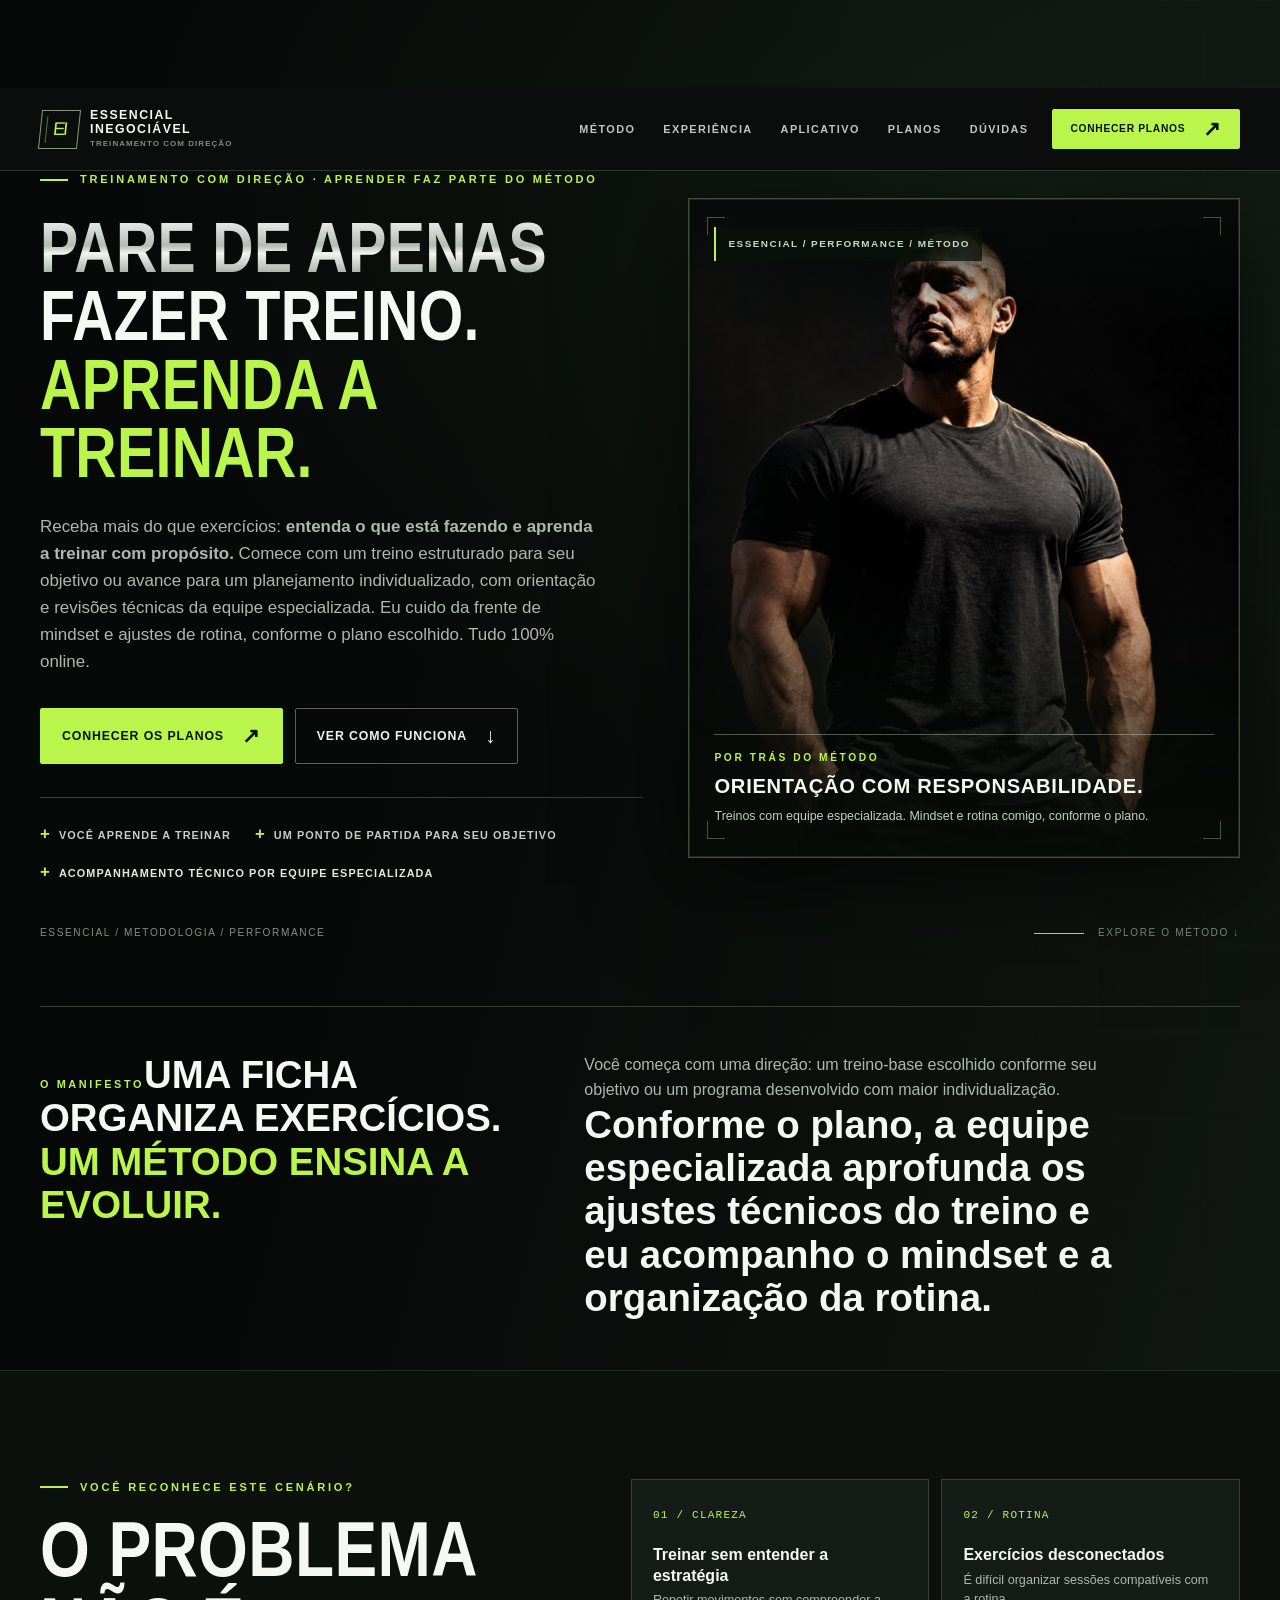
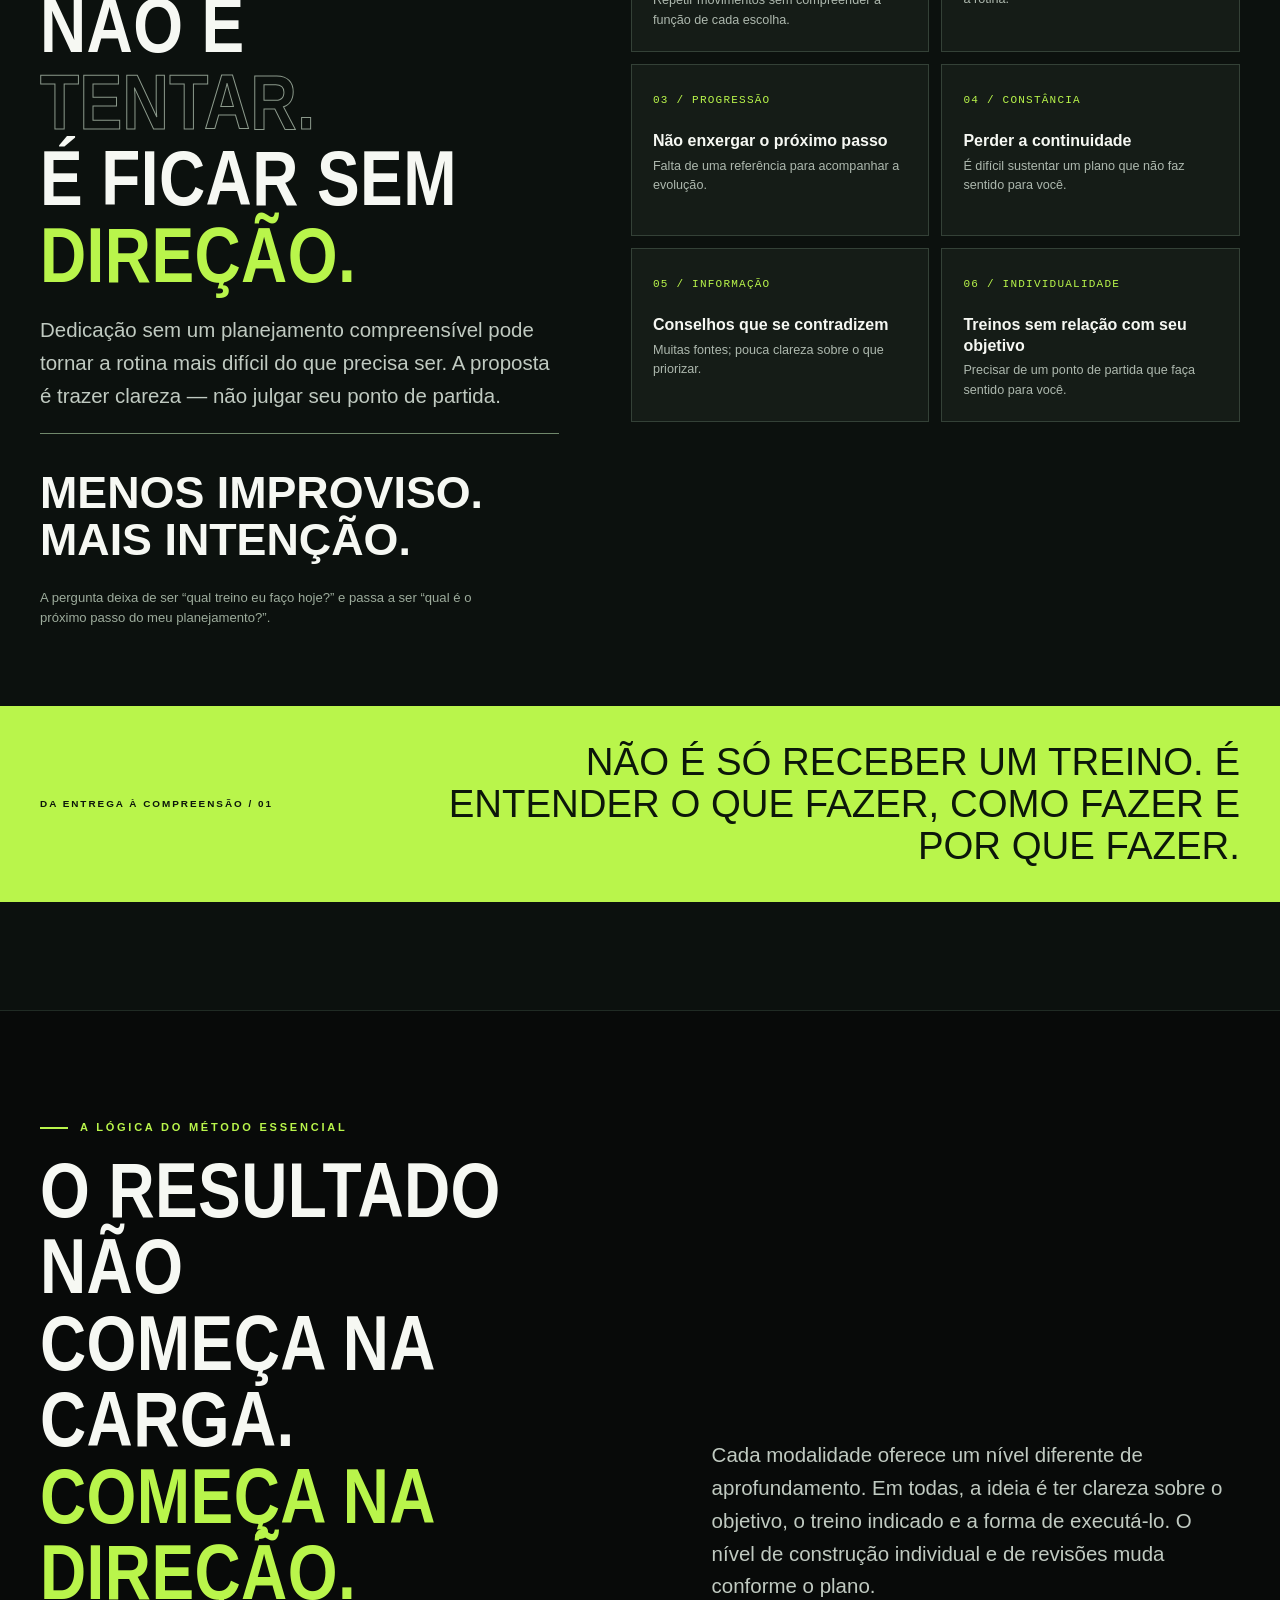
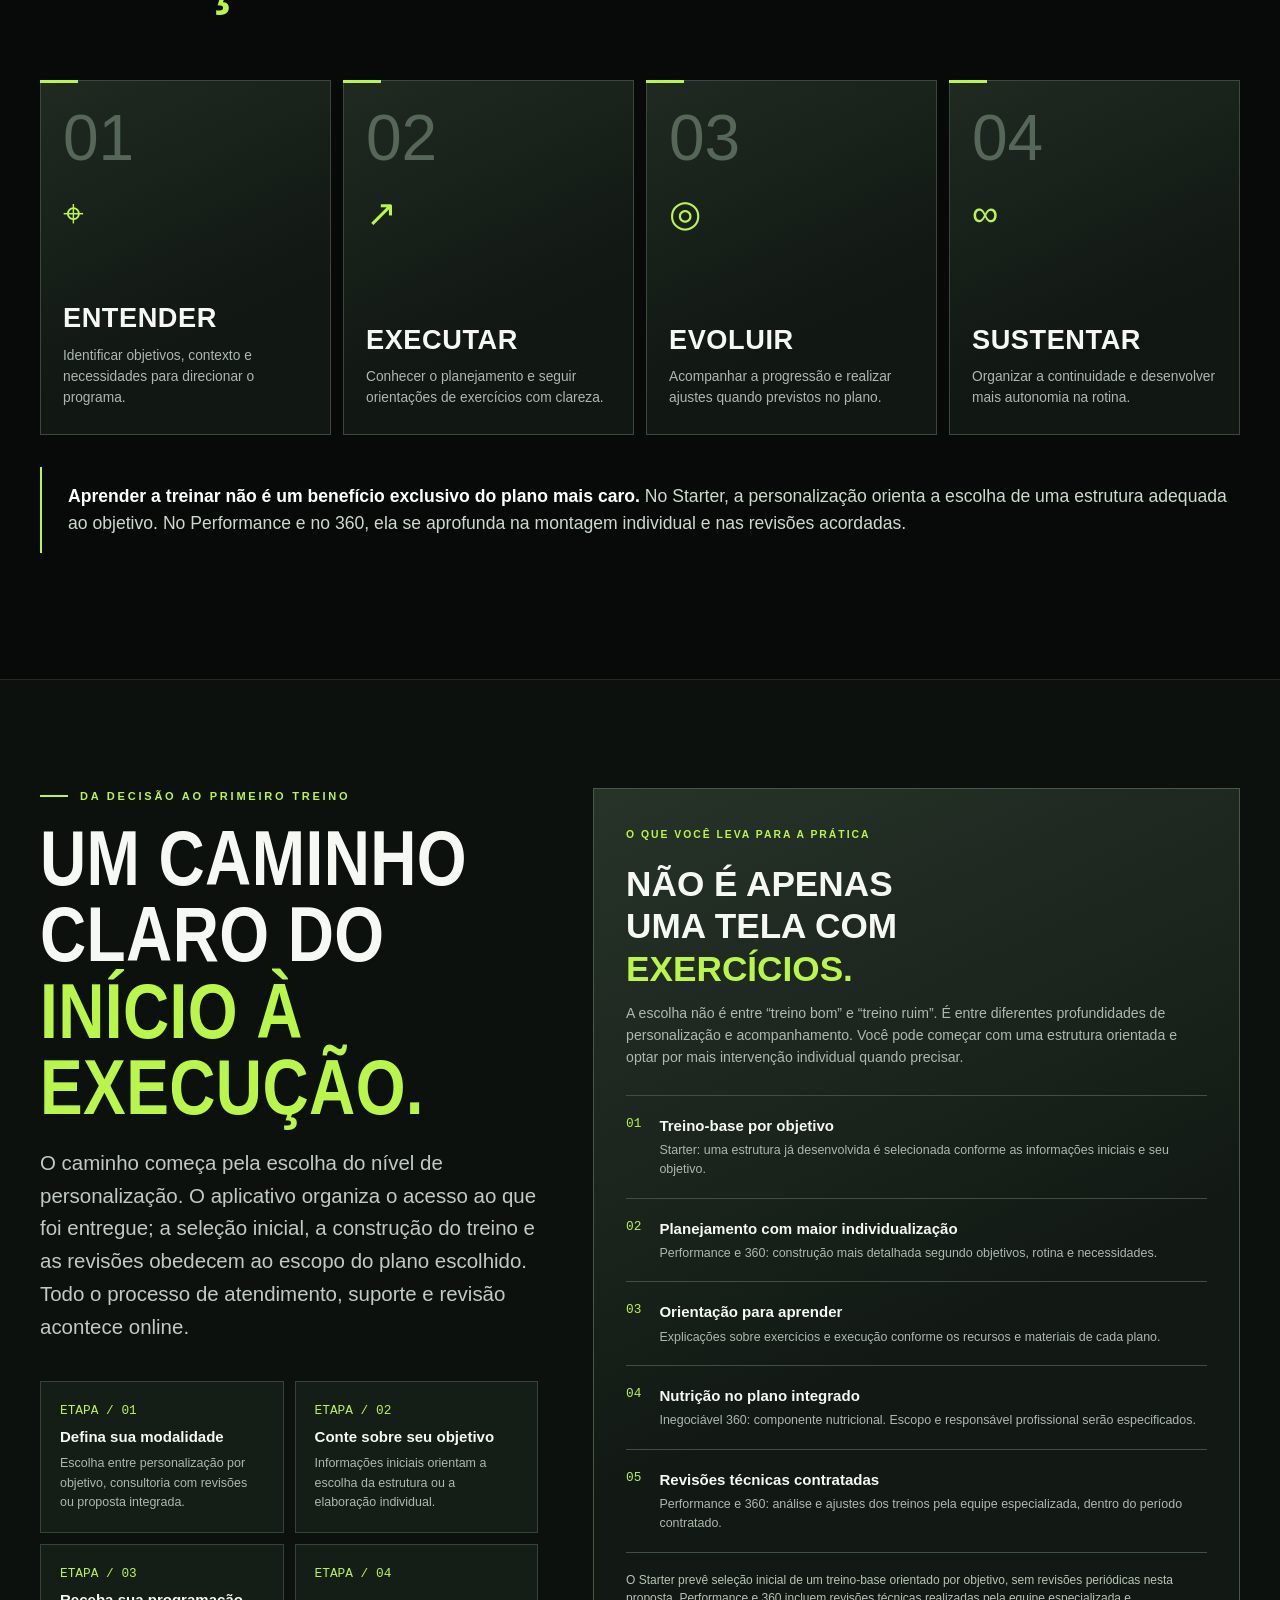
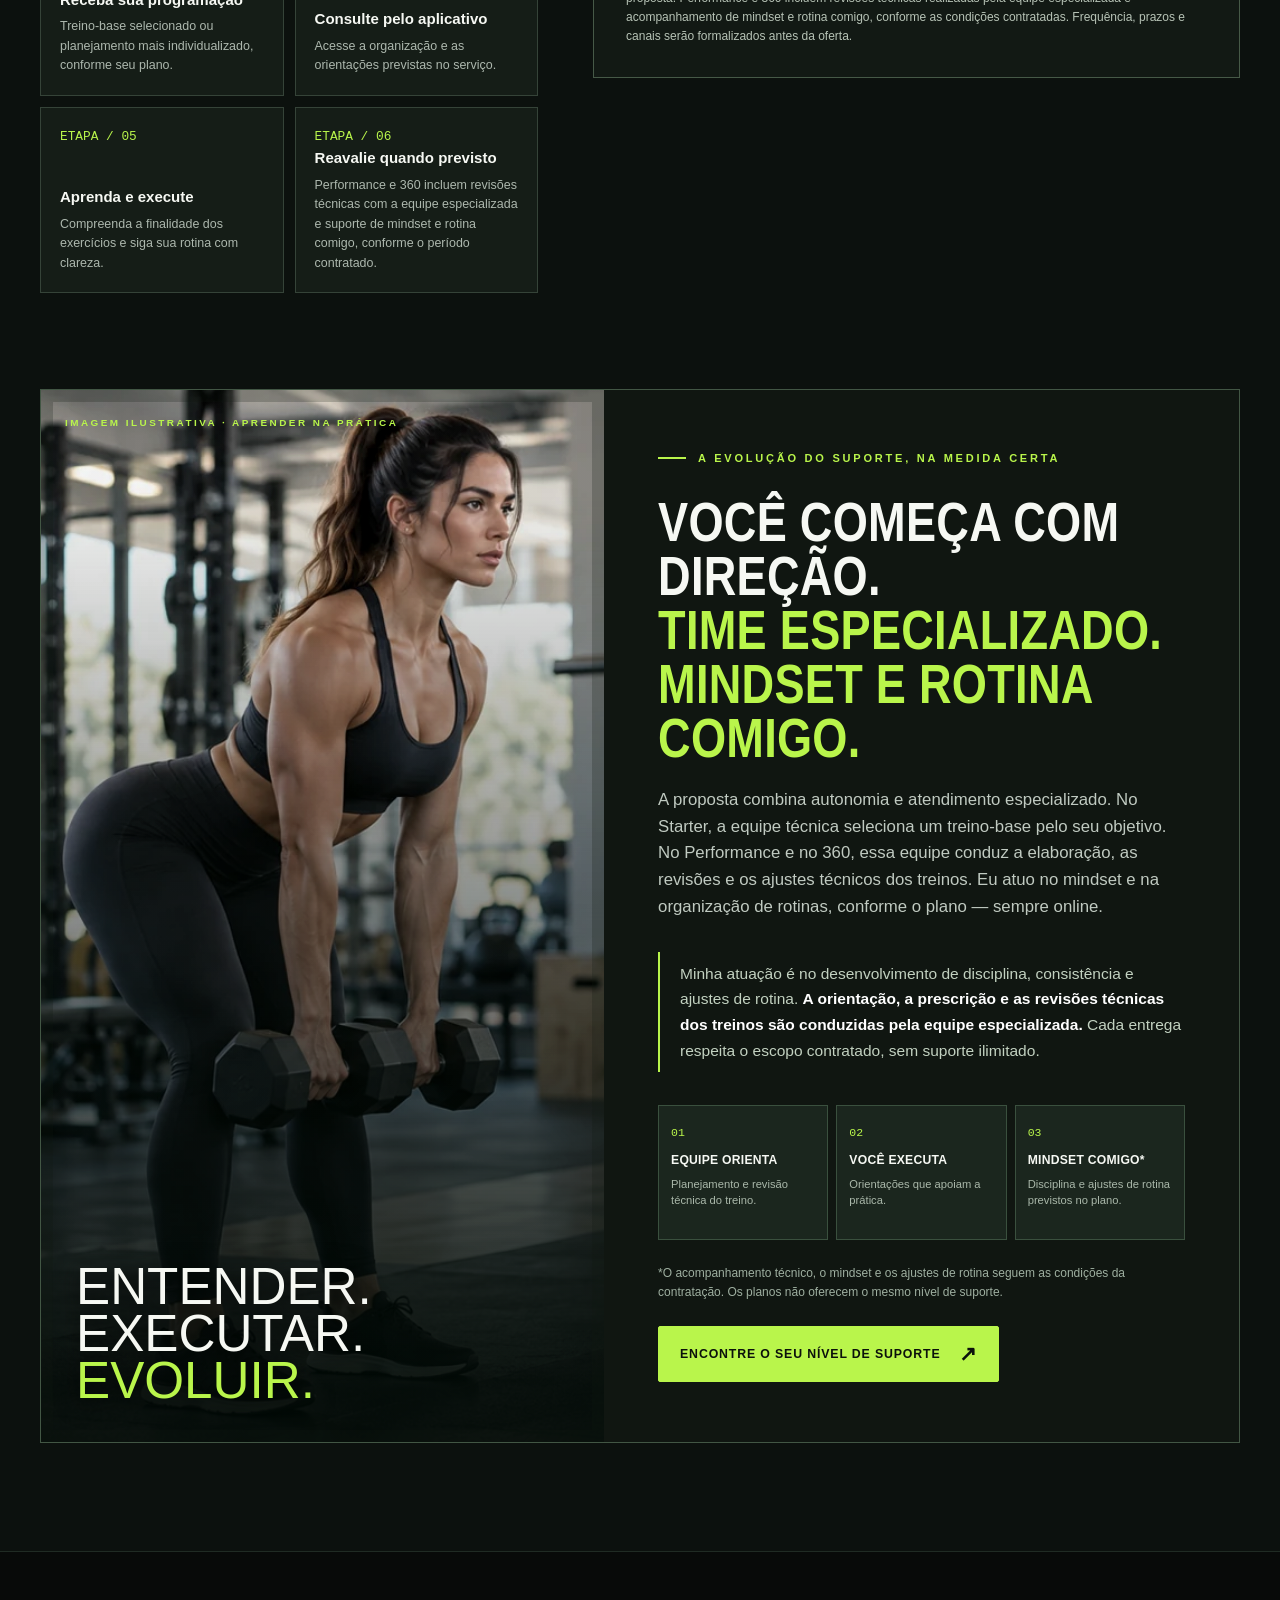
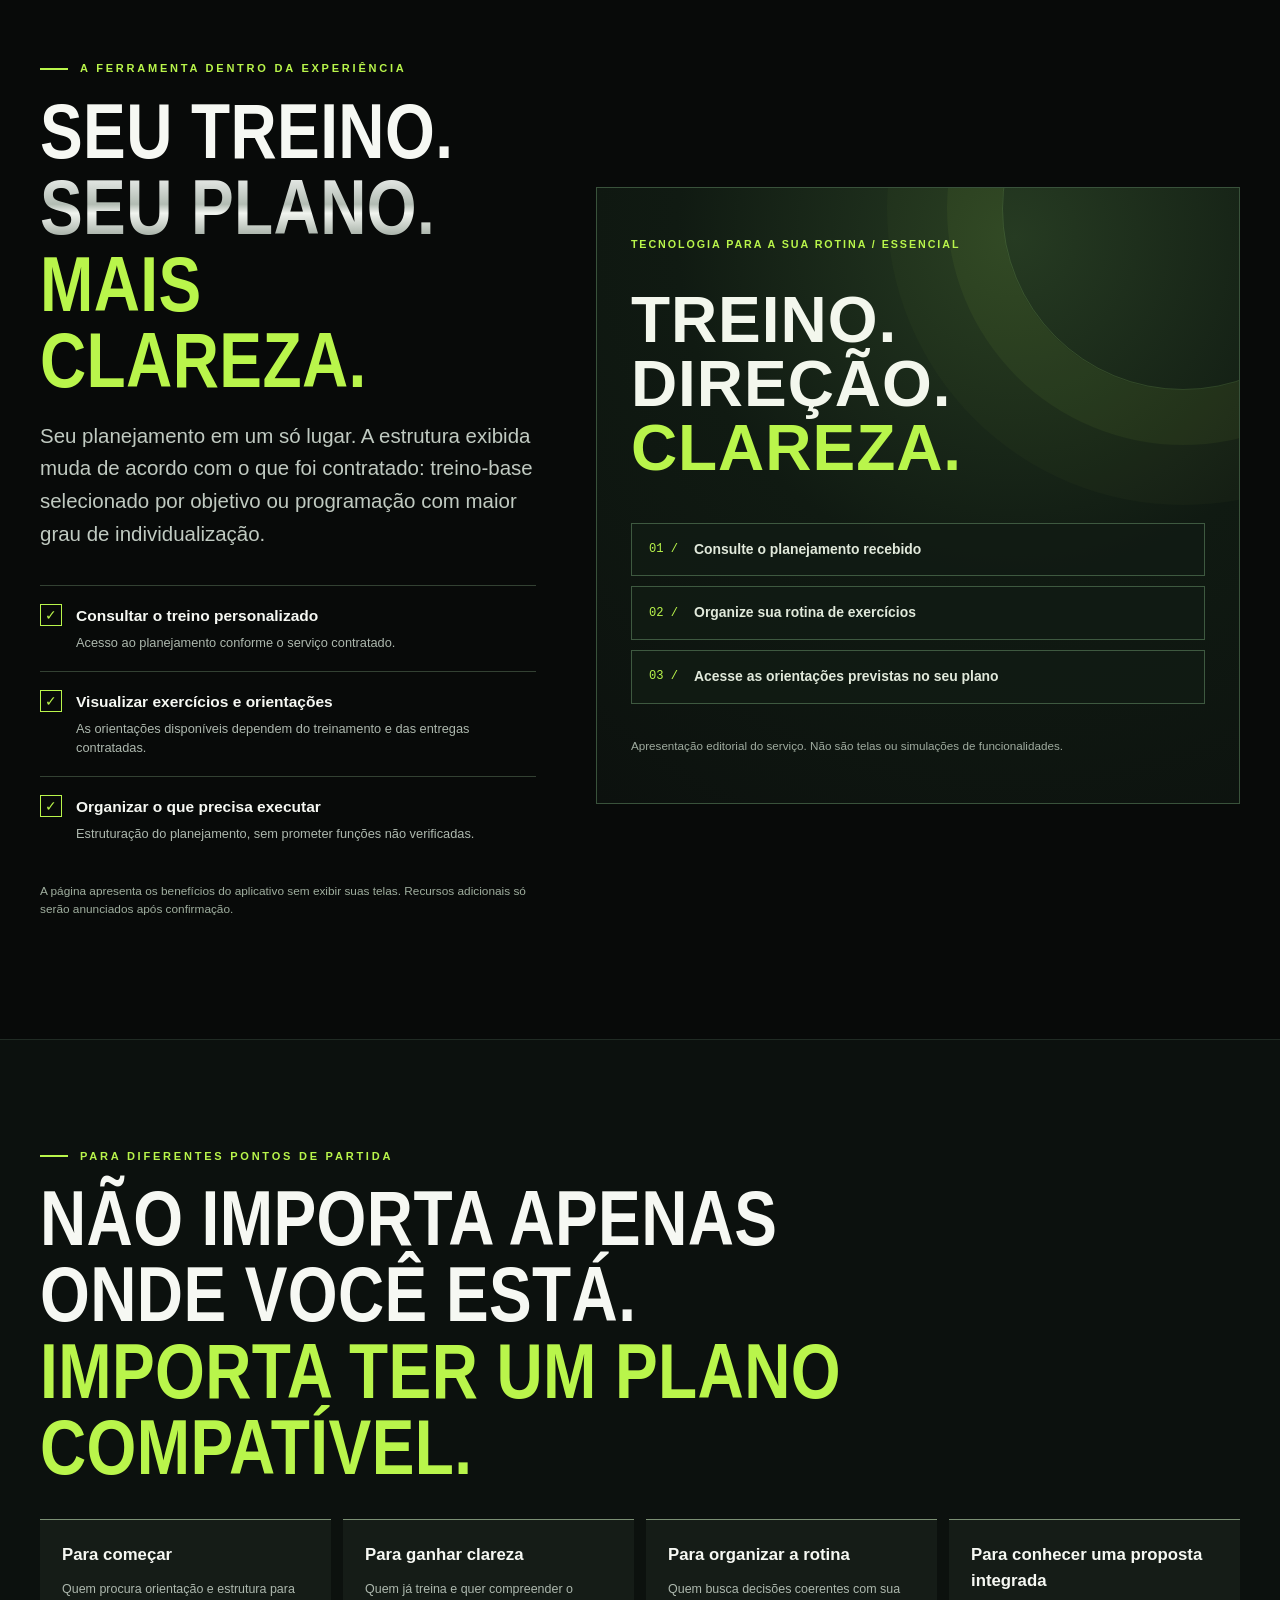
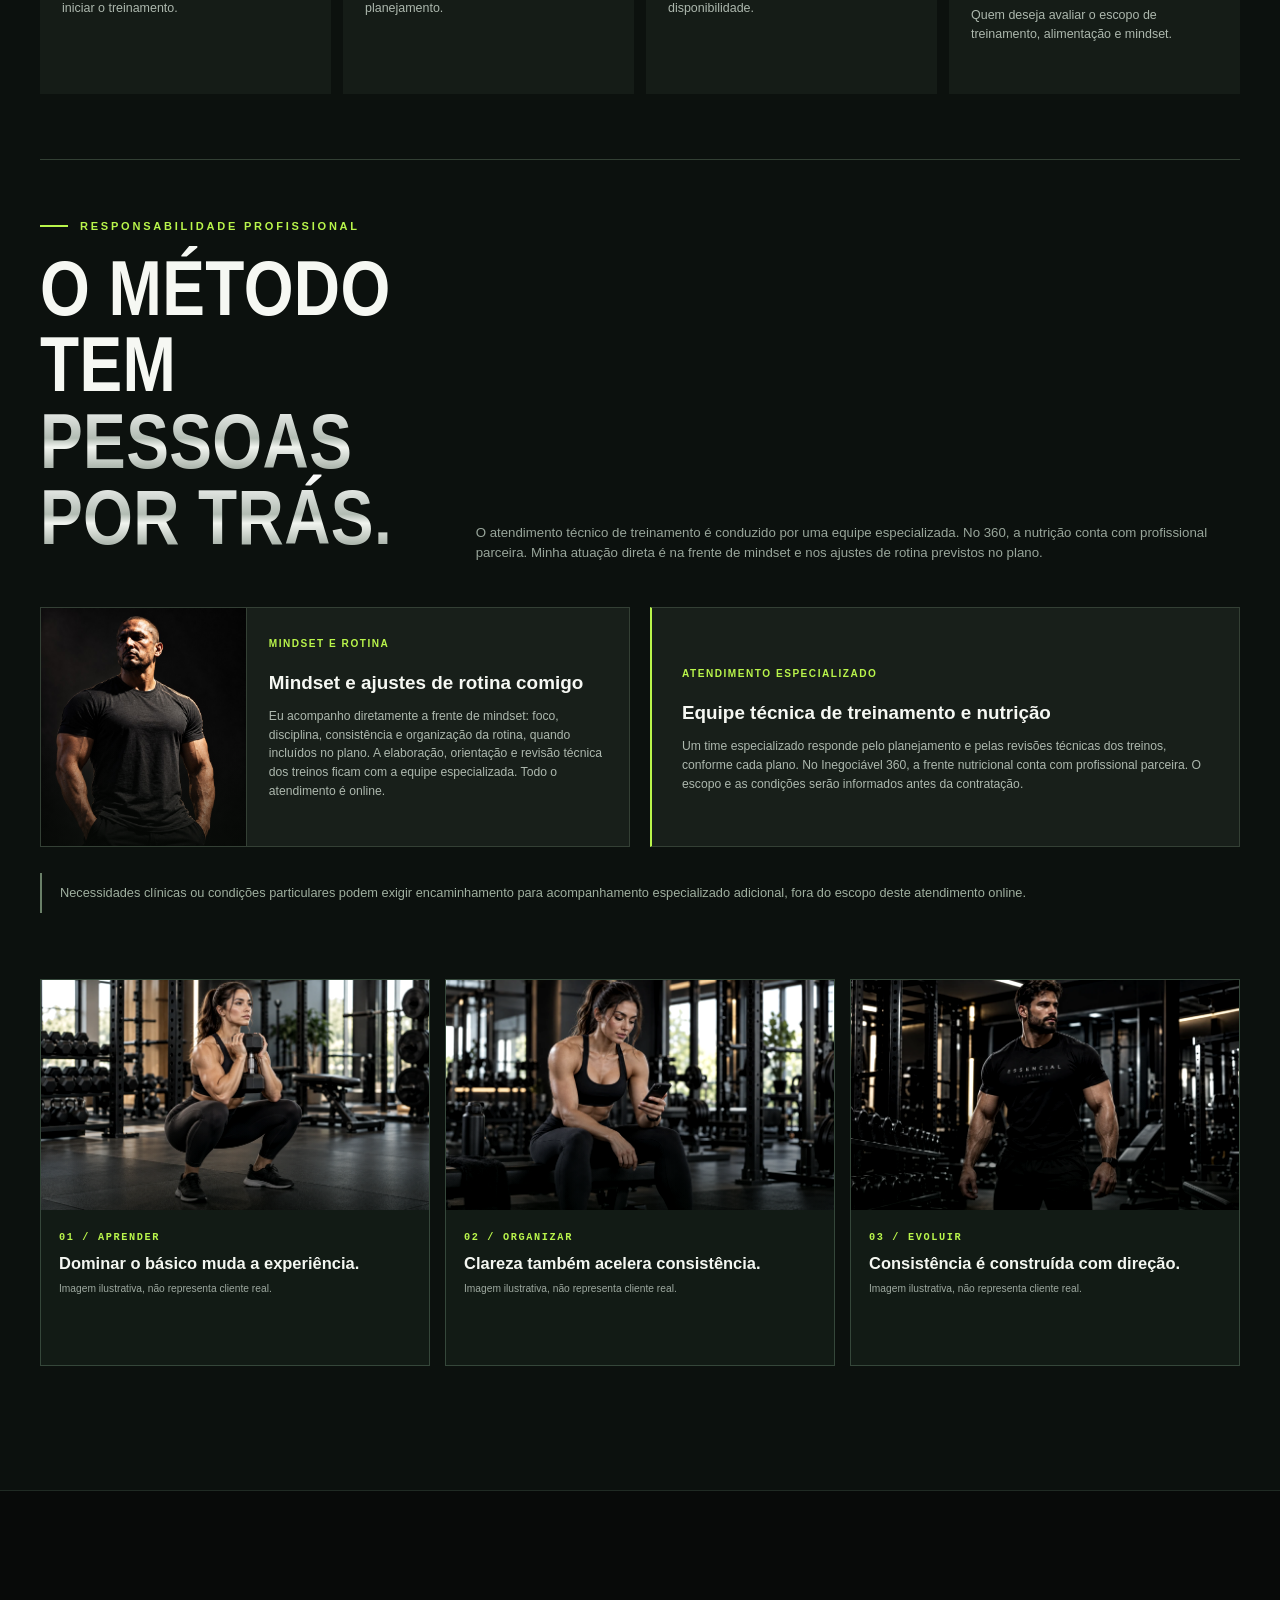
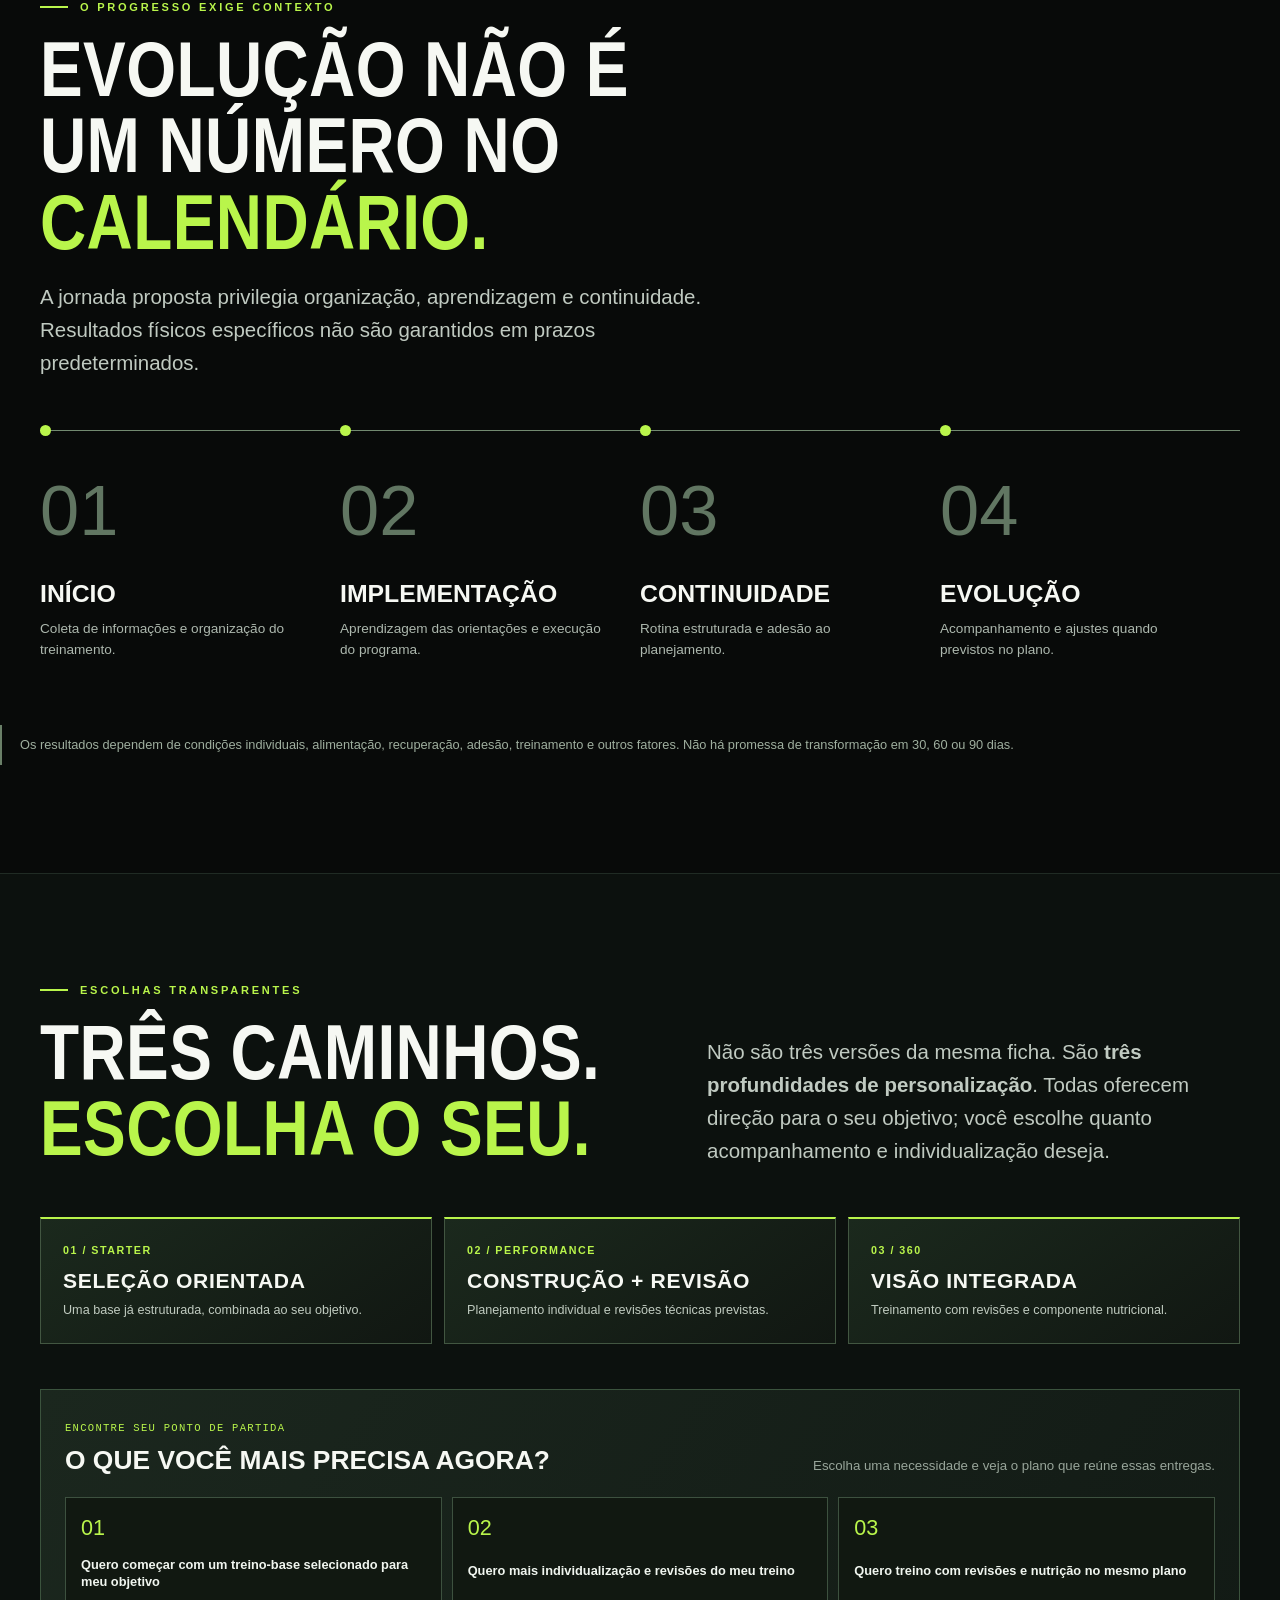
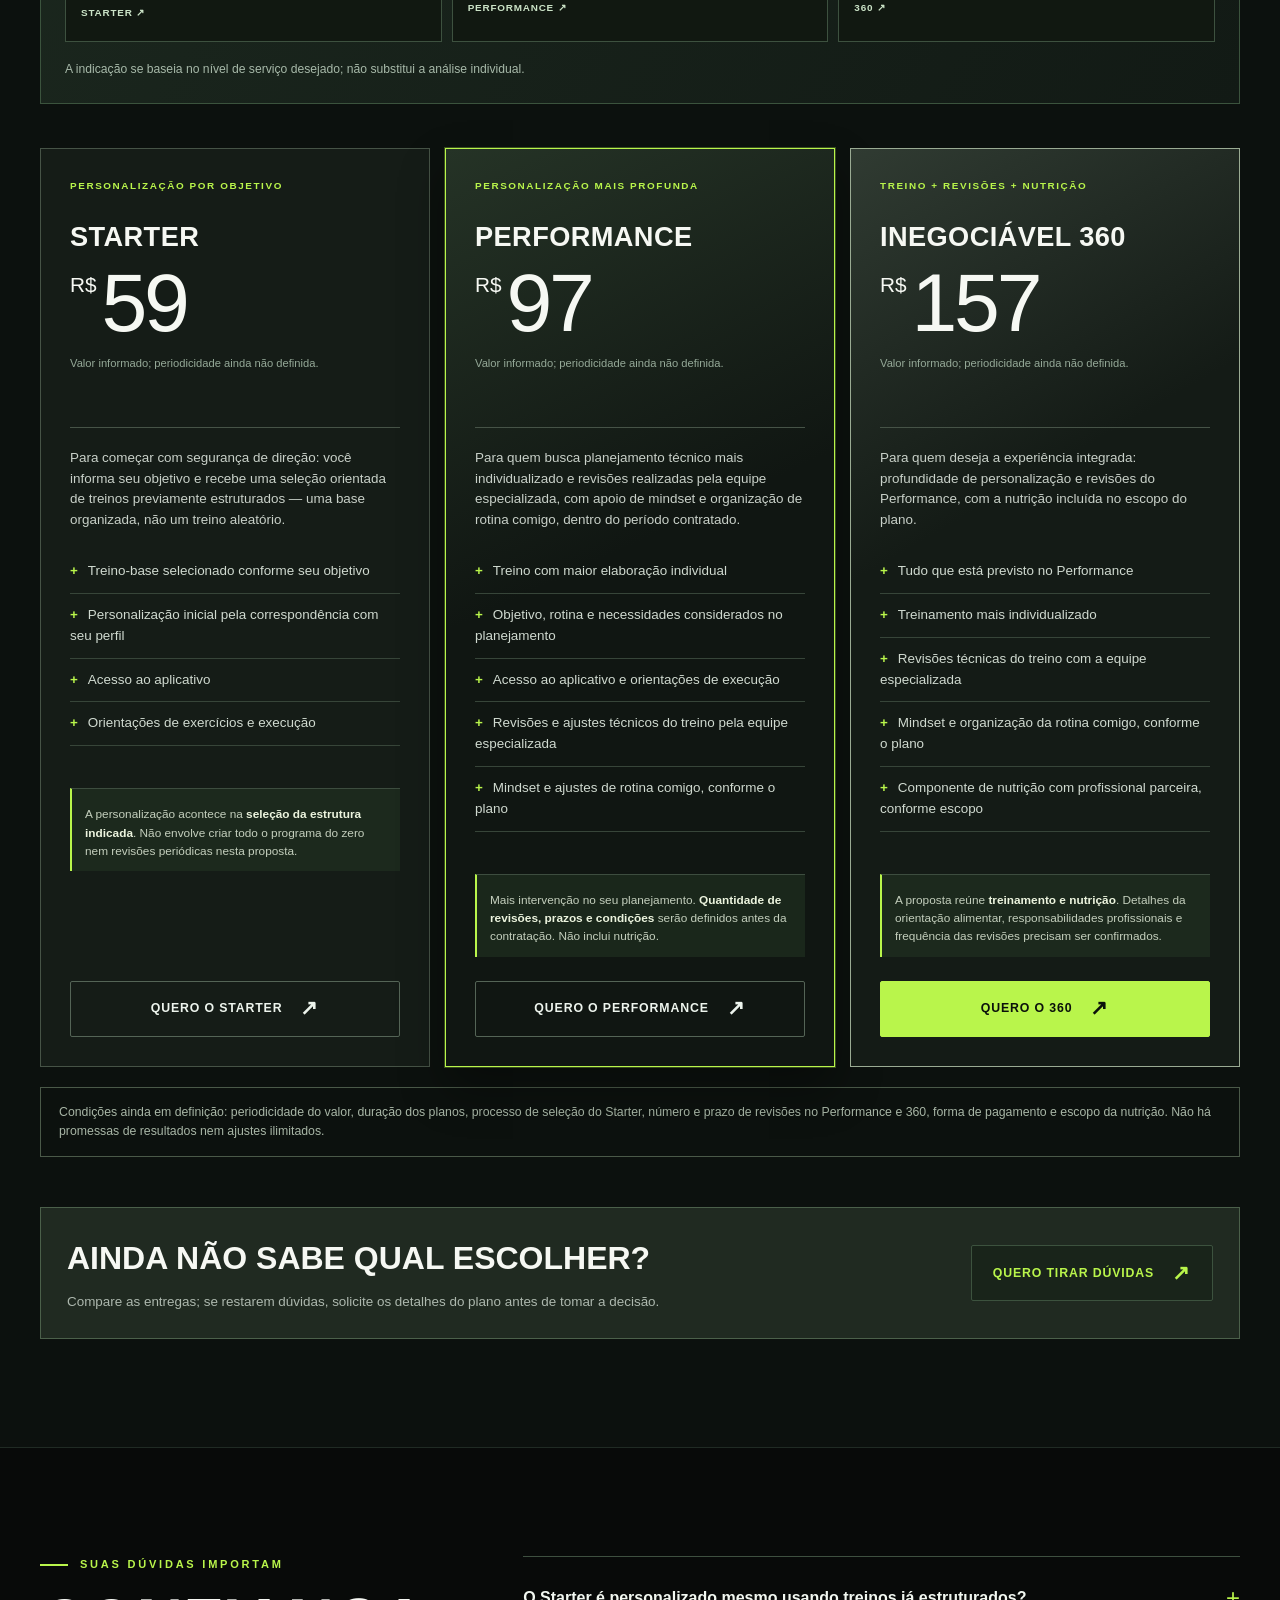
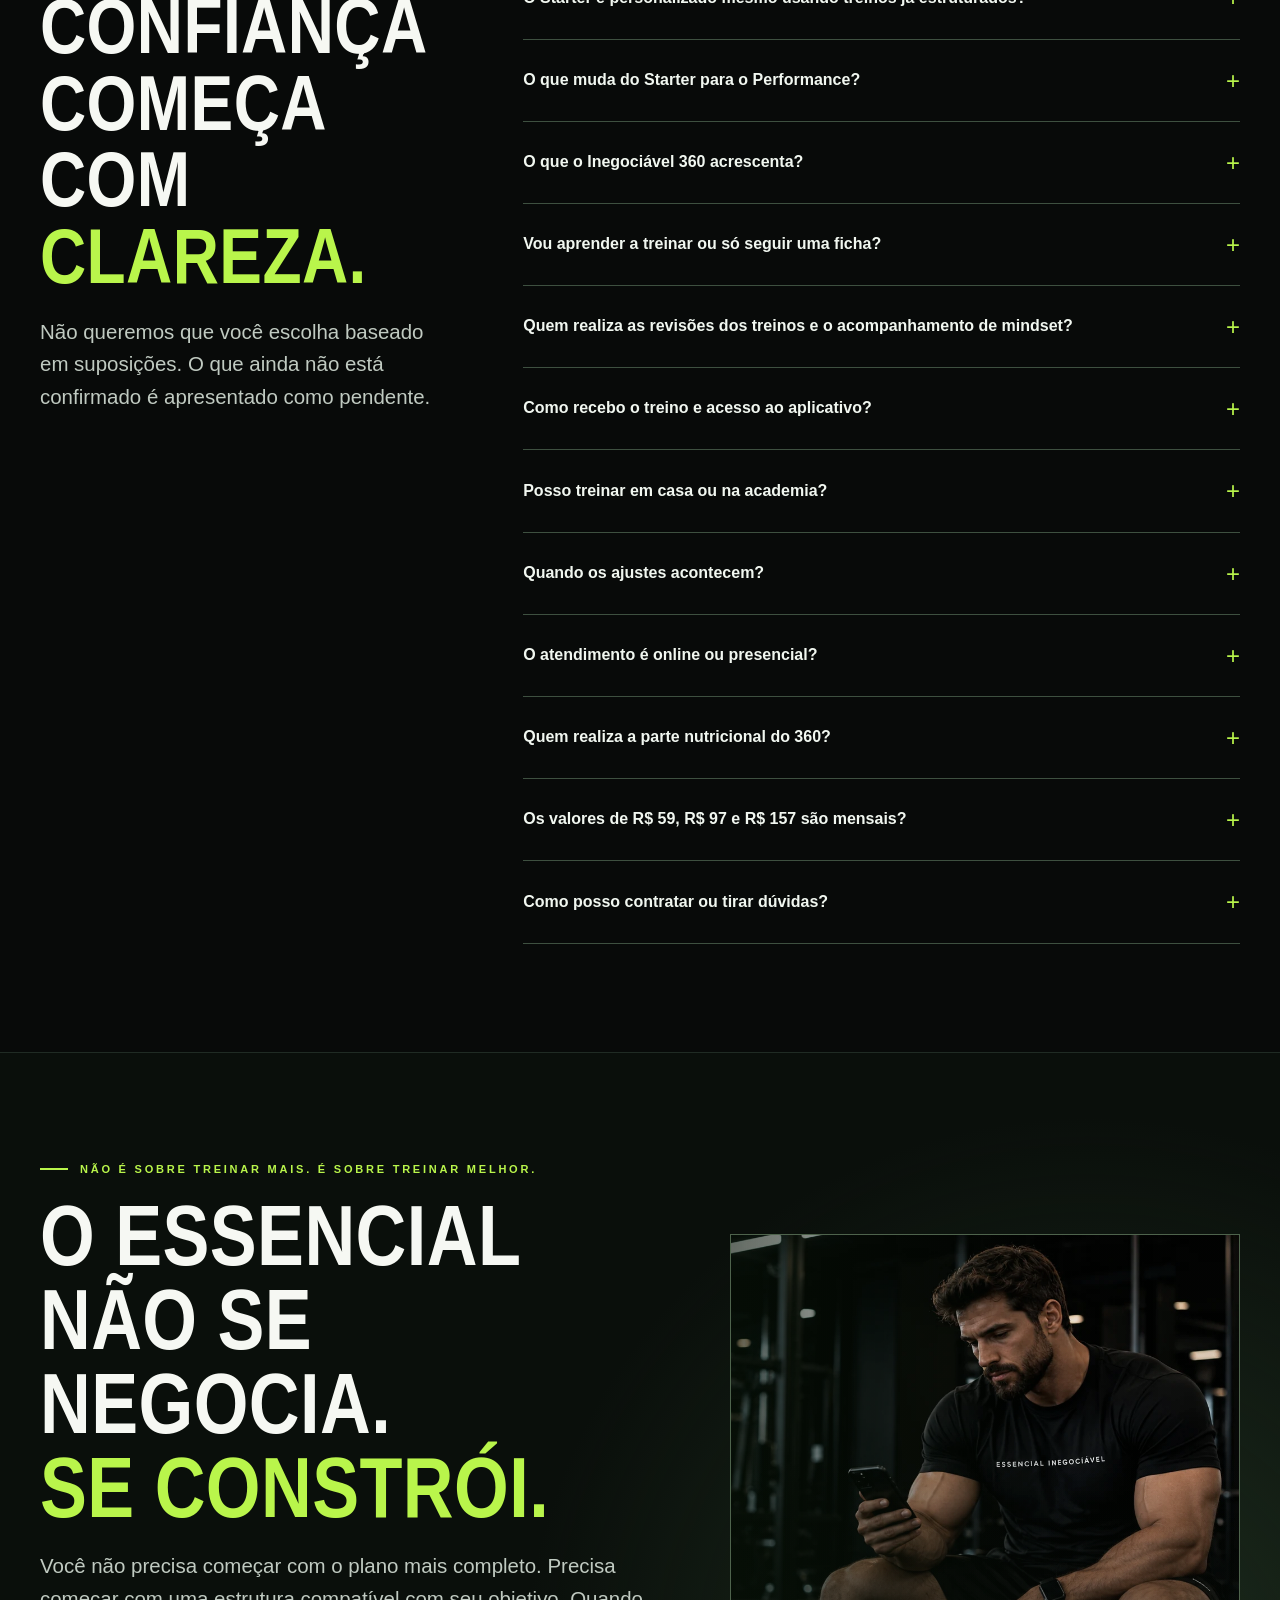
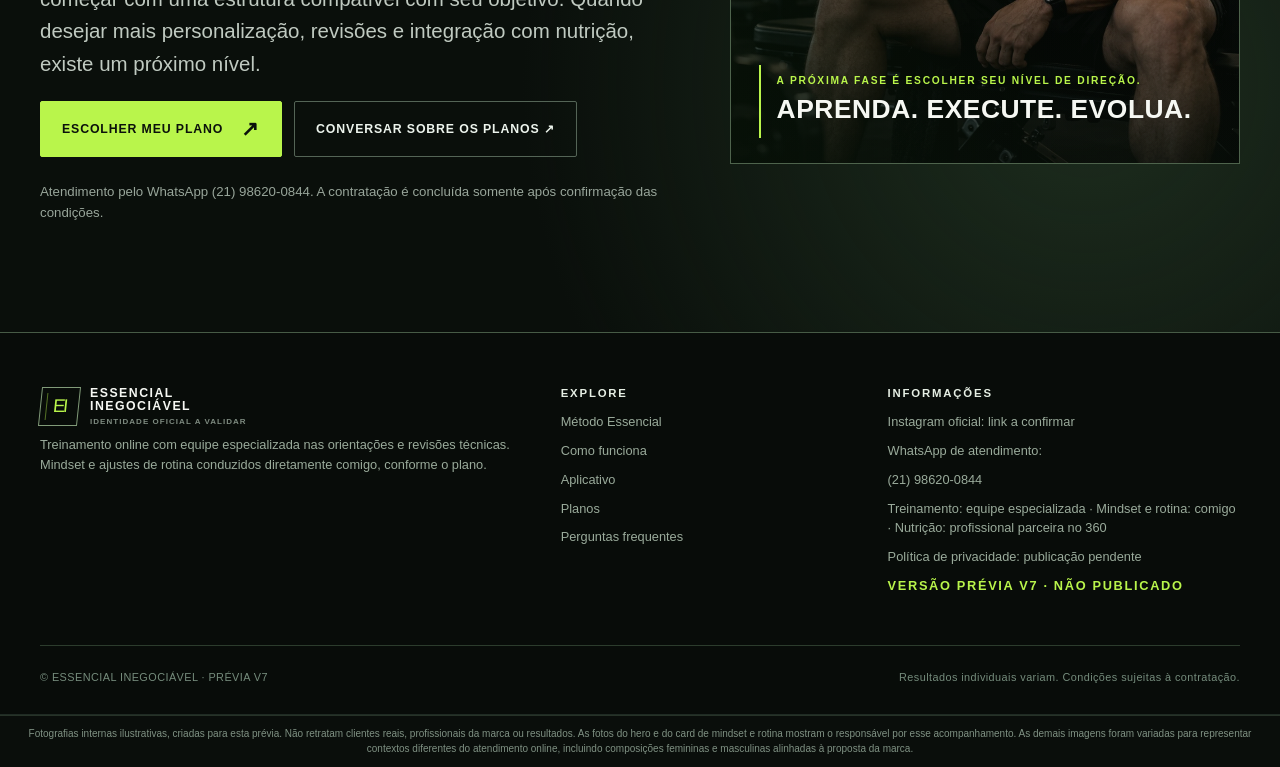
==== commit 2ec83715: "Clarify specialist team training and Adrian mindset/routine responsibilities" ====
--- a/index.html
+++ b/index.html
@@ -160,13 +160,13 @@
 <main>
 <section class="page hero" data-document-role="page" data-label="01 · Hero premium e manifesto" id="inicio">
 <header class="bar"><div class="wrap bar-inner"><a aria-label="Início Essencial Inegociável" class="brand" href="#inicio"><span class="mark">EI</span><span class="brand-type">ESSENCIAL<br/>INEGOCIÁVEL<small>TREINAMENTO COM DIREÇÃO</small></span></a><nav aria-label="Navegação principal" class="nav"><a class="navlink" href="#metodo">Método</a><a class="navlink" href="#experiencia">Experiência</a><a class="navlink" href="#app">Aplicativo</a><a class="navlink" href="#planos">Planos</a><a class="navlink" href="#duvidas">Dúvidas</a></nav><a class="cta" href="#planos">CONHECER PLANOS <span class="arr">↗</span></a><a class="mobile-nav" href="#planos">PLANOS ↗</a></div></header>
-<div class="wrap"><div class="hero-grid"><div><span class="topline">Treinamento com direção · Aprender faz parte do método</span><h1><span class="chrome">PARE DE APENAS</span><br/>FAZER TREINO.<br/><span class="acid">APRENDA A<br/>TREINAR.</span></h1><p class="headline-aside">Receba mais do que exercícios: <strong>entenda o que está fazendo e aprenda a treinar com propósito.</strong> Comece com a seleção de um treino estruturado para seu objetivo ou avance para um planejamento com maior individualização e revisões feitas diretamente comigo, conforme o plano escolhido. Todo o atendimento acontece online.</p><div class="btnrow"><a class="cta" href="#planos">CONHECER OS PLANOS <span class="arr">↗</span></a><a class="cta secondary" href="#experiencia">VER COMO FUNCIONA <span class="arr">↓</span></a></div><div class="hero-perks"><span>Você aprende a treinar</span><span>Um ponto de partida para seu objetivo</span><span>Revisões comigo nos planos com acompanhamento</span></div></div><div aria-label="Fotografia original do responsável pela consultoria, de camiseta preta, sob iluminação lateral, sem alteração da identidade." class="hero-art" role="img"><div aria-hidden="true" class="portrait-photo"></div><div aria-hidden="true" class="portrait-shade"></div><span class="phototag">ESSENCIAL / PERFORMANCE / MÉTODO</span><div class="hero-photo-label"><small>POR TRÁS DO MÉTODO</small><strong>ORIENTAÇÃO COM RESPONSABILIDADE.</strong><span>Do treino-base orientado ao acompanhamento pessoal: um caminho compatível com cada fase.</span></div><i class="corner a"></i><i class="corner b"></i><i class="corner c"></i><i class="corner d"></i></div></div>
+<div class="wrap"><div class="hero-grid"><div><span class="topline">Treinamento com direção · Aprender faz parte do método</span><h1><span class="chrome">PARE DE APENAS</span><br/>FAZER TREINO.<br/><span class="acid">APRENDA A<br/>TREINAR.</span></h1><p class="headline-aside">Receba mais do que exercícios: <strong>entenda o que está fazendo e aprenda a treinar com propósito.</strong> Comece com um treino estruturado para seu objetivo ou avance para um planejamento individualizado, com orientação e revisões técnicas da equipe especializada. Eu cuido da frente de mindset e ajustes de rotina, conforme o plano escolhido. Tudo 100% online.</p><div class="btnrow"><a class="cta" href="#planos">CONHECER OS PLANOS <span class="arr">↗</span></a><a class="cta secondary" href="#experiencia">VER COMO FUNCIONA <span class="arr">↓</span></a></div><div class="hero-perks"><span>Você aprende a treinar</span><span>Um ponto de partida para seu objetivo</span><span>Acompanhamento técnico por equipe especializada</span></div></div><div aria-label="Fotografia original do responsável pela orientação de mindset e ajustes de rotina, de camiseta preta, sob iluminação lateral, sem alteração da identidade." class="hero-art" role="img"><div aria-hidden="true" class="portrait-photo"></div><div aria-hidden="true" class="portrait-shade"></div><span class="phototag">ESSENCIAL / PERFORMANCE / MÉTODO</span><div class="hero-photo-label"><small>POR TRÁS DO MÉTODO</small><strong>ORIENTAÇÃO COM RESPONSABILIDADE.</strong><span>Treinos com equipe especializada. Mindset e rotina comigo, conforme o plano.</span></div><i class="corner a"></i><i class="corner b"></i><i class="corner c"></i><i class="corner d"></i></div></div>
 <div class="micro-index"><span>ESSENCIAL / METODOLOGIA / PERFORMANCE</span><span class="scroll">EXPLORE O MÉTODO ↓</span></div>
-<div class="manifesto"><div><span class="tag">O MANIFESTO</span><strong>UMA FICHA ORGANIZA EXERCÍCIOS.<br/><span class="acid">UM MÉTODO ENSINA A EVOLUIR.</span></strong></div><p>Você começa com uma direção: um treino-base escolhido conforme seu objetivo ou um programa desenvolvido com maior individualização. <strong style="color:#f3f8f2">Quanto maior o nível de acompanhamento contratado, mais profundos são os ajustes realizados diretamente comigo.</strong></p></div></div>
+<div class="manifesto"><div><span class="tag">O MANIFESTO</span><strong>UMA FICHA ORGANIZA EXERCÍCIOS.<br/><span class="acid">UM MÉTODO ENSINA A EVOLUIR.</span></strong></div><p>Você começa com uma direção: um treino-base escolhido conforme seu objetivo ou um programa desenvolvido com maior individualização. <strong style="color:#f3f8f2">Conforme o plano, a equipe especializada aprofunda os ajustes técnicos do treino e eu acompanho o mindset e a organização da rotina.</strong></p></div></div>
 </section>
 <section class="page dark" data-document-role="page" data-label="02 · Identificação e transformação de valor" id="problema"><div class="wrap"><div class="split"><div><span class="topline">Você reconhece este cenário?</span><h2>O PROBLEMA<br/>NÃO É<br/><span class="outline">TENTAR.</span><br/>É FICAR SEM<br/><span class="acid">DIREÇÃO.</span></h2><p class="lead">Dedicação sem um planejamento compreensível pode tornar a rotina mais difícil do que precisa ser. A proposta é trazer clareza — não julgar seu ponto de partida.</p><div class="big-statement"><strong>MENOS IMPROVISO.<br/>MAIS INTENÇÃO.</strong><span class="mini">A pergunta deixa de ser “qual treino eu faço hoje?” e passa a ser “qual é o próximo passo do meu planejamento?”.</span></div></div><div class="pains"><article class="pain"><span class="no">01 / CLAREZA</span><strong>Treinar sem entender a estratégia</strong><p>Repetir movimentos sem compreender a função de cada escolha.</p></article><article class="pain"><span class="no">02 / ROTINA</span><strong>Exercícios desconectados</strong><p>É difícil organizar sessões compatíveis com a rotina.</p></article><article class="pain"><span class="no">03 / PROGRESSÃO</span><strong>Não enxergar o próximo passo</strong><p>Falta de uma referência para acompanhar a evolução.</p></article><article class="pain"><span class="no">04 / CONSTÂNCIA</span><strong>Perder a continuidade</strong><p>É difícil sustentar um plano que não faz sentido para você.</p></article><article class="pain"><span class="no">05 / INFORMAÇÃO</span><strong>Conselhos que se contradizem</strong><p>Muitas fontes; pouca clareza sobre o que priorizar.</p></article><article class="pain"><span class="no">06 / INDIVIDUALIDADE</span><strong>Treinos sem relação com seu objetivo</strong><p>Precisar de um ponto de partida que faça sentido para você.</p></article></div></div></div><div class="valueband"><div class="wrap"><span class="small">DA ENTREGA À COMPREENSÃO / 01</span><span class="phrase">NÃO É SÓ RECEBER UM TREINO. É ENTENDER O QUE FAZER, COMO FAZER E POR QUE FAZER.</span></div></div></section>
 <section class="page" data-document-role="page" data-label="03 · Método Essencial" id="metodo"><div class="wrap"><div class="method-head"><div><span class="topline">A lógica do Método Essencial</span><h2>O RESULTADO NÃO<br/>COMEÇA NA CARGA.<br/><span class="acid">COMEÇA NA<br/>DIREÇÃO.</span></h2></div><p class="lead">Cada modalidade oferece um nível diferente de aprofundamento. Em todas, a ideia é ter clareza sobre o objetivo, o treino indicado e a forma de executá-lo. O nível de construção individual e de revisões muda conforme o plano.</p></div><div class="method-grid"><article class="pillar"><span class="n">01</span><div class="symbol">⌖</div><div><h3>ENTENDER</h3><p>Identificar objetivos, contexto e necessidades para direcionar o programa.</p></div></article><article class="pillar"><span class="n">02</span><div class="symbol">↗</div><div><h3>EXECUTAR</h3><p>Conhecer o planejamento e seguir orientações de exercícios com clareza.</p></div></article><article class="pillar"><span class="n">03</span><div class="symbol">◎</div><div><h3>EVOLUIR</h3><p>Acompanhar a progressão e realizar ajustes quando previstos no plano.</p></div></article><article class="pillar"><span class="n">04</span><div class="symbol">∞</div><div><h3>SUSTENTAR</h3><p>Organizar a continuidade e desenvolver mais autonomia na rotina.</p></div></article></div><p class="result-line"><strong>Aprender a treinar não é um benefício exclusivo do plano mais caro.</strong> No Starter, a personalização orienta a escolha de uma estrutura adequada ao objetivo. No Performance e no 360, ela se aprofunda na montagem individual e nas revisões acordadas.</p></div></section>
-<section class="page dark" data-document-role="page" data-label="04 · Como funciona e entregas" id="experiencia"><div class="wrap"><div class="workgrid"><div><span class="topline">Da decisão ao primeiro treino</span><h2>UM CAMINHO<br/>CLARO DO<br/><span class="acid">INÍCIO À<br/>EXECUÇÃO.</span></h2><p class="lead">O caminho começa pela escolha do nível de personalização. O aplicativo organiza o acesso ao que foi entregue; a seleção inicial, a construção do treino e as revisões obedecem ao escopo do plano escolhido. Todo o processo de atendimento, suporte e revisão acontece online.</p><div class="steps"><article class="step"><span class="stepid">ETAPA / 01</span><div><strong>Defina sua modalidade</strong><p>Escolha entre personalização por objetivo, consultoria com revisões ou proposta integrada.</p></div></article><article class="step"><span class="stepid">ETAPA / 02</span><div><strong>Conte sobre seu objetivo</strong><p>Informações iniciais orientam a escolha da estrutura ou a elaboração individual.</p></div></article><article class="step"><span class="stepid">ETAPA / 03</span><div><strong>Receba sua programação</strong><p>Treino-base selecionado ou planejamento mais individualizado, conforme seu plano.</p></div></article><article class="step"><span class="stepid">ETAPA / 04</span><div><strong>Consulte pelo aplicativo</strong><p>Acesse a organização e as orientações previstas no serviço.</p></div></article><article class="step"><span class="stepid">ETAPA / 05</span><div><strong>Aprenda e execute</strong><p>Compreenda a finalidade dos exercícios e siga sua rotina com clareza.</p></div></article><article class="step"><span class="stepid">ETAPA / 06</span><div><strong>Reavalie quando previsto</strong><p>Performance e 360 incluem revisões comigo, segundo as condições do período contratado, sempre de forma online.</p></div></article></div></div><aside class="stack"><span class="mini">O QUE VOCÊ LEVA PARA A PRÁTICA</span><h3>NÃO É APENAS<br/>UMA TELA COM<br/><span class="acid">EXERCÍCIOS.</span></h3><p>A escolha não é entre “treino bom” e “treino ruim”. É entre diferentes profundidades de personalização e acompanhamento. Você pode começar com uma estrutura orientada e optar por mais intervenção individual quando precisar.</p><div class="stackitems"><div class="stackrow"><i>01</i><div><strong>Treino-base por objetivo</strong><p>Starter: uma estrutura já desenvolvida é selecionada conforme as informações iniciais e seu objetivo.</p></div></div><div class="stackrow"><i>02</i><div><strong>Planejamento com maior individualização</strong><p>Performance e 360: construção mais detalhada segundo objetivos, rotina e necessidades.</p></div></div><div class="stackrow"><i>03</i><div><strong>Orientação para aprender</strong><p>Explicações sobre exercícios e execução conforme os recursos e materiais de cada plano.</p></div></div><div class="stackrow"><i>04</i><div><strong>Nutrição no plano integrado</strong><p>Inegociável 360: componente nutricional. Escopo e responsável profissional serão especificados.</p></div></div><div class="stackrow"><i>05</i><div><strong>Revisões pessoais contratadas</strong><p>Performance e 360: análise e ajustes diretamente comigo, dentro dos limites do período previsto.</p></div></div></div><div class="stack-bottom">O Starter prevê seleção inicial de um treino-base orientado por objetivo; não inclui, nesta proposta, revisões periódicas. Os planos Performance e 360 preveem revisões feitas diretamente comigo. A frequência, o prazo, os canais e os critérios serão formalizados antes da oferta.</div></aside></div>
+<section class="page dark" data-document-role="page" data-label="04 · Como funciona e entregas" id="experiencia"><div class="wrap"><div class="workgrid"><div><span class="topline">Da decisão ao primeiro treino</span><h2>UM CAMINHO<br/>CLARO DO<br/><span class="acid">INÍCIO À<br/>EXECUÇÃO.</span></h2><p class="lead">O caminho começa pela escolha do nível de personalização. O aplicativo organiza o acesso ao que foi entregue; a seleção inicial, a construção do treino e as revisões obedecem ao escopo do plano escolhido. Todo o processo de atendimento, suporte e revisão acontece online.</p><div class="steps"><article class="step"><span class="stepid">ETAPA / 01</span><div><strong>Defina sua modalidade</strong><p>Escolha entre personalização por objetivo, consultoria com revisões ou proposta integrada.</p></div></article><article class="step"><span class="stepid">ETAPA / 02</span><div><strong>Conte sobre seu objetivo</strong><p>Informações iniciais orientam a escolha da estrutura ou a elaboração individual.</p></div></article><article class="step"><span class="stepid">ETAPA / 03</span><div><strong>Receba sua programação</strong><p>Treino-base selecionado ou planejamento mais individualizado, conforme seu plano.</p></div></article><article class="step"><span class="stepid">ETAPA / 04</span><div><strong>Consulte pelo aplicativo</strong><p>Acesse a organização e as orientações previstas no serviço.</p></div></article><article class="step"><span class="stepid">ETAPA / 05</span><div><strong>Aprenda e execute</strong><p>Compreenda a finalidade dos exercícios e siga sua rotina com clareza.</p></div></article><article class="step"><span class="stepid">ETAPA / 06</span><div><strong>Reavalie quando previsto</strong><p>Performance e 360 incluem revisões técnicas com a equipe especializada e suporte de mindset e rotina comigo, conforme o período contratado.</p></div></article></div></div><aside class="stack"><span class="mini">O QUE VOCÊ LEVA PARA A PRÁTICA</span><h3>NÃO É APENAS<br/>UMA TELA COM<br/><span class="acid">EXERCÍCIOS.</span></h3><p>A escolha não é entre “treino bom” e “treino ruim”. É entre diferentes profundidades de personalização e acompanhamento. Você pode começar com uma estrutura orientada e optar por mais intervenção individual quando precisar.</p><div class="stackitems"><div class="stackrow"><i>01</i><div><strong>Treino-base por objetivo</strong><p>Starter: uma estrutura já desenvolvida é selecionada conforme as informações iniciais e seu objetivo.</p></div></div><div class="stackrow"><i>02</i><div><strong>Planejamento com maior individualização</strong><p>Performance e 360: construção mais detalhada segundo objetivos, rotina e necessidades.</p></div></div><div class="stackrow"><i>03</i><div><strong>Orientação para aprender</strong><p>Explicações sobre exercícios e execução conforme os recursos e materiais de cada plano.</p></div></div><div class="stackrow"><i>04</i><div><strong>Nutrição no plano integrado</strong><p>Inegociável 360: componente nutricional. Escopo e responsável profissional serão especificados.</p></div></div><div class="stackrow"><i>05</i><div><strong>Revisões técnicas contratadas</strong><p>Performance e 360: análise e ajustes dos treinos pela equipe especializada, dentro do período contratado.</p></div></div></div><div class="stack-bottom">O Starter prevê seleção inicial de um treino-base orientado por objetivo, sem revisões periódicas nesta proposta. Performance e 360 incluem revisões técnicas realizadas pela equipe especializada e acompanhamento de mindset e rotina comigo, conforme as condições contratadas. Frequência, prazos e canais serão formalizados antes da oferta.</div></aside></div>
 <div aria-labelledby="coach-title" class="coach-feature" id="acompanhamento">
 <div aria-label="Fotografia ilustrativa de uma sessão de orientação de exercícios com pessoas-modelo; não representa clientes reais." class="coach-visual" role="img">
 <div class="coach-context-photo"></div>
@@ -175,15 +175,15 @@
 </div>
 <div class="coach-copy">
 <span class="topline">A evolução do suporte, na medida certa</span>
-<h2 id="coach-title">VOCÊ COMEÇA COM DIREÇÃO.<br/><span class="acid">EU ENTRO MAIS A FUNDO QUANDO VOCÊ PRECISA.</span></h2>
-<p class="lead">A proposta combina autonomia e acompanhamento responsável. No Starter, seu objetivo orienta a escolha da estrutura. No Performance e no 360, as revisões previstas são conduzidas diretamente comigo, com apoio de um time de especialistas nas frentes complementares quando necessário — sempre em atendimento online.</p>
-<p class="personal-promise">Quando o plano inclui acompanhamento e ajustes, <strong>eu mesmo reviso as informações e conduzo as orientações previstas.</strong> Sem prometer atendimento ilimitado ou revisões fora do escopo contratado.</p>
+<h2 id="coach-title">VOCÊ COMEÇA COM DIREÇÃO.<br/><span class="acid">TIME ESPECIALIZADO. MINDSET E ROTINA COMIGO.</span></h2>
+<p class="lead">A proposta combina autonomia e atendimento especializado. No Starter, a equipe técnica seleciona um treino-base pelo seu objetivo. No Performance e no 360, essa equipe conduz a elaboração, as revisões e os ajustes técnicos dos treinos. Eu atuo no mindset e na organização de rotinas, conforme o plano — sempre online.</p>
+<p class="personal-promise">Minha atuação é no desenvolvimento de disciplina, consistência e ajustes de rotina. <strong>A orientação, a prescrição e as revisões técnicas dos treinos são conduzidas pela equipe especializada.</strong> Cada entrega respeita o escopo contratado, sem suporte ilimitado.</p>
 <div class="coach-points">
-<div><span>01</span><strong>VOCÊ ENTENDE</strong><small>Clareza sobre o plano e seu objetivo.</small></div>
+<div><span>01</span><strong>EQUIPE ORIENTA</strong><small>Planejamento e revisão técnica do treino.</small></div>
 <div><span>02</span><strong>VOCÊ EXECUTA</strong><small>Orientações que apoiam a prática.</small></div>
-<div><span>03</span><strong>EU REVISO*</strong><small>Revisão pessoal quando prevista no plano.</small></div>
+<div><span>03</span><strong>MINDSET COMIGO*</strong><small>Disciplina e ajustes de rotina previstos no plano.</small></div>
 </div>
-<p class="coach-scope">*O acompanhamento individual, sua frequência e os ajustes seguem exclusivamente as condições da contratação. Os planos não oferecem o mesmo nível de suporte.</p>
+<p class="coach-scope">*O acompanhamento técnico, o mindset e os ajustes de rotina seguem as condições da contratação. Os planos não oferecem o mesmo nível de suporte.</p>
 <a class="cta" href="#planos">ENCONTRE O SEU NÍVEL DE SUPORTE <span class="arr">↗</span></a>
 </div>
 </div></div></section>
@@ -196,7 +196,7 @@
 <div class="app-use"><span class="app-number">03 /</span><span>Acesse as orientações previstas no seu plano</span></div>
 </div><p class="app-caption-note">Apresentação editorial do serviço. Não são telas ou simulações de funcionalidades.</p>
 </div></div></div></section>
-<section class="page dark" data-document-role="page" data-label="06 · Para quem e profissionais" id="para-quem"><div class="wrap"><span class="topline">Para diferentes pontos de partida</span><h2>NÃO IMPORTA APENAS<br/>ONDE VOCÊ ESTÁ.<br/><span class="acid">IMPORTA TER UM PLANO<br/>COMPATÍVEL.</span></h2><div class="audience"><article><strong>Para começar</strong><p>Quem procura orientação e estrutura para iniciar o treinamento.</p></article><article><strong>Para ganhar clareza</strong><p>Quem já treina e quer compreender o planejamento.</p></article><article><strong>Para organizar a rotina</strong><p>Quem busca decisões coerentes com sua disponibilidade.</p></article><article><strong>Para conhecer uma proposta integrada</strong><p>Quem deseja avaliar o escopo de treinamento, alimentação e mindset.</p></article></div><div class="team-head" id="equipe"><div><span class="topline">Responsabilidade profissional</span><h2>O MÉTODO TEM<br/><span class="chrome">PESSOAS POR TRÁS.</span></h2></div><p class="fine">O atendimento do treino é conduzido diretamente comigo, com apoio de um time de especialistas nas frentes complementares quando necessário. A frente de nutrição respeita a atuação da profissional parceira.</p></div><div class="team-grid"><article class="team-card"><div aria-label="Fotografia do responsável pelo treinamento e pelas revisões contratadas" class="team-photo real-photo" role="img"></div><div class="team-details"><span>Treinamento</span><h3>Orientação diretamente comigo</h3><p>O treinamento é conduzido diretamente comigo. Quando o plano inclui acompanhamento ou reavaliações, as revisões previstas são feitas pessoalmente por mim, com apoio de um time de especialistas nas frentes complementares quando aplicável. Todo o processo acontece online.</p></div></article><article class="team-card no-photo"><div class="team-details"><span>Suporte complementar</span><h3>Nutrição com apoio profissional</h3><p>Apoio profissional na área de nutrição para a proposta integrada do 360. Escopo, entregas e detalhes operacionais serão apresentados com clareza antes da contratação.</p></div></article></div><div class="footnote">Necessidades clínicas ou condições particulares podem exigir encaminhamento para acompanhamento especializado adicional, fora do escopo deste atendimento online.</div>
+<section class="page dark" data-document-role="page" data-label="06 · Para quem e profissionais" id="para-quem"><div class="wrap"><span class="topline">Para diferentes pontos de partida</span><h2>NÃO IMPORTA APENAS<br/>ONDE VOCÊ ESTÁ.<br/><span class="acid">IMPORTA TER UM PLANO<br/>COMPATÍVEL.</span></h2><div class="audience"><article><strong>Para começar</strong><p>Quem procura orientação e estrutura para iniciar o treinamento.</p></article><article><strong>Para ganhar clareza</strong><p>Quem já treina e quer compreender o planejamento.</p></article><article><strong>Para organizar a rotina</strong><p>Quem busca decisões coerentes com sua disponibilidade.</p></article><article><strong>Para conhecer uma proposta integrada</strong><p>Quem deseja avaliar o escopo de treinamento, alimentação e mindset.</p></article></div><div class="team-head" id="equipe"><div><span class="topline">Responsabilidade profissional</span><h2>O MÉTODO TEM<br/><span class="chrome">PESSOAS POR TRÁS.</span></h2></div><p class="fine">O atendimento técnico de treinamento é conduzido por uma equipe especializada. No 360, a nutrição conta com profissional parceira. Minha atuação direta é na frente de mindset e nos ajustes de rotina previstos no plano.</p></div><div class="team-grid"><article class="team-card"><div aria-label="Fotografia do responsável pelo acompanhamento de mindset e ajustes de rotina" class="team-photo real-photo" role="img"></div><div class="team-details"><span>Mindset e rotina</span><h3>Mindset e ajustes de rotina comigo</h3><p>Eu acompanho diretamente a frente de mindset: foco, disciplina, consistência e organização da rotina, quando incluídos no plano. A elaboração, orientação e revisão técnica dos treinos ficam com a equipe especializada. Todo o atendimento é online.</p></div></article><article class="team-card no-photo"><div class="team-details"><span>Atendimento especializado</span><h3>Equipe técnica de treinamento e nutrição</h3><p>Um time especializado responde pelo planejamento e pelas revisões técnicas dos treinos, conforme cada plano. No Inegociável 360, a frente nutricional conta com profissional parceira. O escopo e as condições serão informados antes da contratação.</p></div></article></div><div class="footnote">Necessidades clínicas ou condições particulares podem exigir encaminhamento para acompanhamento especializado adicional, fora do escopo deste atendimento online.</div>
 <div aria-label="Cenas ilustrativas de diferentes momentos do treinamento" class="photo-editorial-grid">
 <figure class="editorial-photo editorial-one"><div aria-label="Mulher realizando exercício de força em academia" class="editorial-img" role="img"></div><figcaption><span>01 / APRENDER</span><strong>Dominar o básico muda a experiência.</strong><small>Imagem ilustrativa, não representa cliente real.</small></figcaption></figure>
 <figure class="editorial-photo editorial-two"><div aria-label="Atleta condicionada em pausa para consultar o treino no celular" class="editorial-img" role="img"></div><figcaption><span>02 / ORGANIZAR</span><strong>Clareza também acelera consistência.</strong><small>Imagem ilustrativa, não representa cliente real.</small></figcaption></figure>
@@ -206,11 +206,11 @@
 <section class="page dark" data-document-role="page" data-label="08 · Planos e investimento" id="planos"><div class="wrap"><div class="plans-head"><div><span class="topline">Escolhas transparentes</span><h2>TRÊS CAMINHOS.<br/><span class="acid">ESCOLHA O SEU.</span></h2></div><p class="lead">Não são três versões da mesma ficha. São <strong>três profundidades de personalização</strong>. Todas oferecem direção para o seu objetivo; você escolhe quanto acompanhamento e individualização deseja.</p></div>
 <div aria-label="Comparação dos níveis de personalização" class="tiers">
 <div><small>01 / STARTER</small><strong>SELEÇÃO ORIENTADA</strong><p>Uma base já estruturada, combinada ao seu objetivo.</p></div>
-<div><small>02 / PERFORMANCE</small><strong>CONSTRUÇÃO + REVISÃO</strong><p>Planejamento mais individual com ajustes pessoais previstos.</p></div>
+<div><small>02 / PERFORMANCE</small><strong>CONSTRUÇÃO + REVISÃO</strong><p>Planejamento individual e revisões técnicas previstas.</p></div>
 <div><small>03 / 360</small><strong>VISÃO INTEGRADA</strong><p>Treinamento com revisões e componente nutricional.</p></div>
-</div><div aria-labelledby="decision-title" class="decision-helper"><div class="helper-head"><div><span class="mono">ENCONTRE SEU PONTO DE PARTIDA</span><h3 id="decision-title">O QUE VOCÊ MAIS PRECISA AGORA?</h3></div><span class="fine">Escolha uma necessidade e veja o plano que reúne essas entregas.</span></div><div class="helper-options"><button class="helper-choice" data-target="STARTER" type="button"><b>01</b><span>Quero começar com um treino-base selecionado para meu objetivo</span><em>STARTER ↗</em></button><button class="helper-choice" data-target="PERFORMANCE" type="button"><b>02</b><span>Quero mais individualização e revisões do meu treino</span><em>PERFORMANCE ↗</em></button><button class="helper-choice" data-target="INEGOCIÁVEL 360" type="button"><b>03</b><span>Quero treino com revisões e nutrição no mesmo plano</span><em>360 ↗</em></button></div><p aria-live="polite" class="helper-disclaimer" id="helper-response" role="status">A indicação se baseia no nível de serviço desejado; não substitui a análise individual.</p></div><div class="pricing"><article class="pricecard"><span class="who">PERSONALIZAÇÃO POR OBJETIVO</span><h3>STARTER</h3><div class="price"><em>R$</em>59</div><p class="micro">Valor informado; periodicidade ainda não definida.</p><p class="purpose">Para começar com segurança de direção: você informa seu objetivo e recebe uma seleção orientada de treinos previamente estruturados — uma base organizada, não um treino aleatório.</p><ul class="includes"><li>Treino-base selecionado conforme seu objetivo</li><li>Personalização inicial pela correspondência com seu perfil</li><li>Acesso ao aplicativo</li><li>Orientações de exercícios e execução</li></ul><p class="support-note">A personalização acontece na <strong>seleção da estrutura indicada</strong>. Não envolve criar todo o programa do zero nem revisões periódicas nesta proposta.</p><button class="cta secondary full select-plan" data-plan="STARTER" type="button">QUERO O STARTER <span class="arr">↗</span></button></article><article class="pricecard featured-performance"><span class="who">PERSONALIZAÇÃO MAIS PROFUNDA</span><h3>PERFORMANCE</h3><div class="price"><em>R$</em>97</div><p class="micro">Valor informado; periodicidade ainda não definida.</p><p class="purpose">Para quem quer um treino construído com mais detalhes a partir das próprias informações — e revisões pessoais para adaptar o percurso dentro do período contratado.</p><ul class="includes"><li>Treino com maior elaboração individual</li><li>Objetivo, rotina e necessidades considerados no planejamento</li><li>Acesso ao aplicativo e orientações de execução</li><li>Revisões e ajustes diretamente comigo, conforme contratação</li><li>Mindset básico — disciplina e consistência</li></ul><p class="support-note">Mais intervenção no seu planejamento. <strong>Quantidade de revisões, prazos e condições</strong> serão definidos antes da contratação. Não inclui nutrição.</p><button class="cta secondary full select-plan" data-plan="PERFORMANCE" type="button">QUERO O PERFORMANCE <span class="arr">↗</span></button></article><article class="pricecard premium-360"><span class="who">TREINO + REVISÕES + NUTRIÇÃO</span><h3>INEGOCIÁVEL 360</h3><div class="price"><em>R$</em>157</div><p class="micro">Valor informado; periodicidade ainda não definida.</p><p class="purpose">Para quem deseja a experiência integrada: profundidade de personalização e revisões do Performance, com a nutrição incluída no escopo do plano.</p><ul class="includes"><li>Tudo que está previsto no Performance</li><li>Treinamento mais individualizado</li><li>Revisões do treino feitas diretamente comigo</li><li>Mindset básico e apoio à constância</li><li>Componente de nutrição com profissional parceira, conforme escopo</li></ul><p class="support-note">A proposta reúne <strong>treinamento e nutrição</strong>. Detalhes da orientação alimentar, responsabilidades profissionais e frequência das revisões precisam ser confirmados.</p><button class="cta full select-plan" data-plan="INEGOCIÁVEL 360" type="button">QUERO O 360 <span class="arr">↗</span></button></article></div><p class="price-note">Condições ainda em definição: periodicidade do valor, duração dos planos, processo de seleção do Starter, número e prazo de revisões no Performance e 360, forma de pagamento e escopo da nutrição. Não há promessas de resultados nem ajustes ilimitados.</p><div class="compass"><div><strong>AINDA NÃO SABE QUAL ESCOLHER?</strong><p>Compare as entregas; se restarem dúvidas, solicite os detalhes do plano antes de tomar a decisão.</p></div><button class="cta tertiary select-plan" data-plan="AINDA TENHO DÚVIDAS" type="button">QUERO TIRAR DÚVIDAS <span class="arr">↗</span></button></div></div></section>
-<section class="page" data-document-role="page" data-label="09 · FAQ transparente" id="duvidas"><div class="wrap"><div class="faq-layout"><div><span class="topline">Suas dúvidas importam</span><h2>CONFIANÇA<br/>COMEÇA COM<br/><span class="acid">CLAREZA.</span></h2><p class="lead">Não queremos que você escolha baseado em suposições. O que ainda não está confirmado é apresentado como pendente.</p></div><div class="faq-list"><details><summary>O Starter é personalizado mesmo usando treinos já estruturados?</summary><p>Sim, em um nível inicial: suas informações e seu objetivo orientam a escolha de uma estrutura previamente preparada, mais compatível com o seu perfil. Não significa montar cada exercício do zero. Os critérios da seleção serão detalhados antes da contratação.</p></details><details><summary>O que muda do Starter para o Performance?</summary><p>O Performance aprofunda a individualização da programação e prevê revisões e ajustes do treinamento conduzidos diretamente comigo, dentro das condições contratadas. O Starter é focado em seleção inicial orientada de um treino-base.</p></details><details><summary>O que o Inegociável 360 acrescenta?</summary><p>A proposta é reunir o serviço do Performance com o componente de nutrição. O conteúdo alimentar e as responsabilidades da profissional parceira serão apresentados de forma precisa antes da contratação.</p></details><details><summary>Vou aprender a treinar ou só seguir uma ficha?</summary><p>A proposta dos três níveis é orientar e esclarecer a execução. O plano orienta quais exercícios fazer, enquanto o material educativo ajuda a entender a intenção e a execução. Os recursos e o aprofundamento variam por modalidade.</p></details><details><summary>Quem faz as revisões dos planos Performance e 360?</summary><p>As revisões do treinamento previstas nesses planos serão conduzidas diretamente por mim. Frequência, número de ajustes, canais e prazo são definidos nas condições da contratação. Isso não significa suporte ilimitado.</p></details><details><summary>Como recebo o treino e acesso ao aplicativo?</summary><p>O planejamento é disponibilizado pelo aplicativo, conforme o processo operacional que ainda será confirmado. Não serão anunciadas funcionalidades além das efetivamente existentes.</p></details><details><summary>Posso treinar em casa ou na academia?</summary><p>O ambiente e os equipamentos disponíveis deverão ser considerados na seleção inicial ou construção do programa, conforme plano e viabilidade.</p></details><details><summary>Quando os ajustes acontecem?</summary><p>Nos planos Performance e 360, dentro da frequência e do período estabelecidos nas condições comerciais. O número exato e os prazos ainda não estão definidos.</p></details><details><summary>O atendimento é online ou presencial?</summary><p>O atendimento é 100% online. A comunicação, o acesso ao treino e as revisões acontecem à distância pelos canais definidos no serviço.</p></details><details><summary>Quem realiza a parte nutricional do 360?</summary><p>A frente de nutrição conta com apoio profissional parceiro dentro da proposta do 360. O escopo exato da orientação alimentar será informado antes da contratação.</p></details><details><summary>Os valores de R$ 59, R$ 97 e R$ 157 são mensais?</summary><p>A periodicidade de cobrança ainda não foi definida nesta prévia. Os valores são os apresentados para cada plano, sem indicação de mensalidade.</p></details><details><summary>Como posso contratar ou tirar dúvidas?</summary><p>Selecione o plano de interesse. O botão prepara sua mensagem, tenta copiá-la e abre diretamente a conversa no WhatsApp (21) 98620-0844. As formas de pagamento serão informadas no atendimento.</p></details></div></div></div></section>
-<section class="page close" data-document-role="page" data-label="10 · Conversão final e rodapé" id="contato"><div class="wrap"><div class="final-grid"><div><span class="topline">Não é sobre treinar mais. É sobre treinar melhor.</span><h2>O ESSENCIAL<br/>NÃO SE<br/>NEGOCIA.<br/><span class="acid">SE CONSTRÓI.</span></h2><p class="lead">Você não precisa começar com o plano mais completo. Precisa começar com uma estrutura compatível com seu objetivo. Quando desejar mais personalização, revisões e integração com nutrição, existe um próximo nível.</p><div class="btnrow"><a class="cta" href="#planos">ESCOLHER MEU PLANO <span class="arr">↗</span></a><button class="cta secondary select-plan" data-plan="AINDA TENHO DÚVIDAS" type="button">CONVERSAR SOBRE OS PLANOS  ↗</button></div><p class="fine" style="margin-top:25px">Atendimento pelo WhatsApp (21) 98620-0844. A contratação é concluída somente após confirmação das condições.</p></div><div aria-label="Fotografia ilustrativa de um homem fisicamente condicionado com camiseta preta Essencial Inegociável, sentado e consultando seu celular." class="close-art" role="img"><div class="close-context-photo"></div><div class="close-overlay"><span>A PRÓXIMA FASE É ESCOLHER SEU NÍVEL DE DIREÇÃO.</span><strong>APRENDA. EXECUTE. EVOLUA.</strong></div></div></div></div><footer class="footer"><div class="wrap"><div class="footer-grid"><div><div class="brand"><span class="mark">EI</span><span class="brand-type">ESSENCIAL<br/>INEGOCIÁVEL<small>IDENTIDADE OFICIAL A VALIDAR</small></span></div><p>Treinamento online com direção, clareza e uma proposta de evolução estruturada, conduzido diretamente comigo e com apoio de especialistas quando necessário.</p></div><div><h3>EXPLORE</h3><a href="#metodo">Método Essencial</a><a href="#experiencia">Como funciona</a><a href="#app">Aplicativo</a><a href="#planos">Planos</a><a href="#duvidas">Perguntas frequentes</a></div><div><h3>INFORMAÇÕES</h3><p>Instagram oficial: link a confirmar</p><p>WhatsApp de atendimento: <a href="https://wa.me/5521986200844" target="_blank" rel="noopener noreferrer">(21) 98620-0844</a></p><p>Atendimento de treino: direto comigo · apoio complementar: especialistas parceiros</p><p>Política de privacidade: publicação pendente</p><p class="draft">VERSÃO PRÉVIA V7 · NÃO PUBLICADO</p></div></div><div class="bottom"><span>© ESSENCIAL INEGOCIÁVEL · PRÉVIA V7</span><span>Resultados individuais variam. Condições sujeitas à contratação.</span></div></div></footer></section>
+</div><div aria-labelledby="decision-title" class="decision-helper"><div class="helper-head"><div><span class="mono">ENCONTRE SEU PONTO DE PARTIDA</span><h3 id="decision-title">O QUE VOCÊ MAIS PRECISA AGORA?</h3></div><span class="fine">Escolha uma necessidade e veja o plano que reúne essas entregas.</span></div><div class="helper-options"><button class="helper-choice" data-target="STARTER" type="button"><b>01</b><span>Quero começar com um treino-base selecionado para meu objetivo</span><em>STARTER ↗</em></button><button class="helper-choice" data-target="PERFORMANCE" type="button"><b>02</b><span>Quero mais individualização e revisões do meu treino</span><em>PERFORMANCE ↗</em></button><button class="helper-choice" data-target="INEGOCIÁVEL 360" type="button"><b>03</b><span>Quero treino com revisões e nutrição no mesmo plano</span><em>360 ↗</em></button></div><p aria-live="polite" class="helper-disclaimer" id="helper-response" role="status">A indicação se baseia no nível de serviço desejado; não substitui a análise individual.</p></div><div class="pricing"><article class="pricecard"><span class="who">PERSONALIZAÇÃO POR OBJETIVO</span><h3>STARTER</h3><div class="price"><em>R$</em>59</div><p class="micro">Valor informado; periodicidade ainda não definida.</p><p class="purpose">Para começar com segurança de direção: você informa seu objetivo e recebe uma seleção orientada de treinos previamente estruturados — uma base organizada, não um treino aleatório.</p><ul class="includes"><li>Treino-base selecionado conforme seu objetivo</li><li>Personalização inicial pela correspondência com seu perfil</li><li>Acesso ao aplicativo</li><li>Orientações de exercícios e execução</li></ul><p class="support-note">A personalização acontece na <strong>seleção da estrutura indicada</strong>. Não envolve criar todo o programa do zero nem revisões periódicas nesta proposta.</p><button class="cta secondary full select-plan" data-plan="STARTER" type="button">QUERO O STARTER <span class="arr">↗</span></button></article><article class="pricecard featured-performance"><span class="who">PERSONALIZAÇÃO MAIS PROFUNDA</span><h3>PERFORMANCE</h3><div class="price"><em>R$</em>97</div><p class="micro">Valor informado; periodicidade ainda não definida.</p><p class="purpose">Para quem busca planejamento técnico mais individualizado e revisões realizadas pela equipe especializada, com apoio de mindset e organização de rotina comigo, dentro do período contratado.</p><ul class="includes"><li>Treino com maior elaboração individual</li><li>Objetivo, rotina e necessidades considerados no planejamento</li><li>Acesso ao aplicativo e orientações de execução</li><li>Revisões e ajustes técnicos do treino pela equipe especializada</li><li>Mindset e ajustes de rotina comigo, conforme o plano</li></ul><p class="support-note">Mais intervenção no seu planejamento. <strong>Quantidade de revisões, prazos e condições</strong> serão definidos antes da contratação. Não inclui nutrição.</p><button class="cta secondary full select-plan" data-plan="PERFORMANCE" type="button">QUERO O PERFORMANCE <span class="arr">↗</span></button></article><article class="pricecard premium-360"><span class="who">TREINO + REVISÕES + NUTRIÇÃO</span><h3>INEGOCIÁVEL 360</h3><div class="price"><em>R$</em>157</div><p class="micro">Valor informado; periodicidade ainda não definida.</p><p class="purpose">Para quem deseja a experiência integrada: profundidade de personalização e revisões do Performance, com a nutrição incluída no escopo do plano.</p><ul class="includes"><li>Tudo que está previsto no Performance</li><li>Treinamento mais individualizado</li><li>Revisões técnicas do treino com a equipe especializada</li><li>Mindset e organização da rotina comigo, conforme o plano</li><li>Componente de nutrição com profissional parceira, conforme escopo</li></ul><p class="support-note">A proposta reúne <strong>treinamento e nutrição</strong>. Detalhes da orientação alimentar, responsabilidades profissionais e frequência das revisões precisam ser confirmados.</p><button class="cta full select-plan" data-plan="INEGOCIÁVEL 360" type="button">QUERO O 360 <span class="arr">↗</span></button></article></div><p class="price-note">Condições ainda em definição: periodicidade do valor, duração dos planos, processo de seleção do Starter, número e prazo de revisões no Performance e 360, forma de pagamento e escopo da nutrição. Não há promessas de resultados nem ajustes ilimitados.</p><div class="compass"><div><strong>AINDA NÃO SABE QUAL ESCOLHER?</strong><p>Compare as entregas; se restarem dúvidas, solicite os detalhes do plano antes de tomar a decisão.</p></div><button class="cta tertiary select-plan" data-plan="AINDA TENHO DÚVIDAS" type="button">QUERO TIRAR DÚVIDAS <span class="arr">↗</span></button></div></div></section>
+<section class="page" data-document-role="page" data-label="09 · FAQ transparente" id="duvidas"><div class="wrap"><div class="faq-layout"><div><span class="topline">Suas dúvidas importam</span><h2>CONFIANÇA<br/>COMEÇA COM<br/><span class="acid">CLAREZA.</span></h2><p class="lead">Não queremos que você escolha baseado em suposições. O que ainda não está confirmado é apresentado como pendente.</p></div><div class="faq-list"><details><summary>O Starter é personalizado mesmo usando treinos já estruturados?</summary><p>Sim, em um nível inicial: suas informações e seu objetivo orientam a escolha de uma estrutura previamente preparada, mais compatível com o seu perfil. Não significa montar cada exercício do zero. Os critérios da seleção serão detalhados antes da contratação.</p></details><details><summary>O que muda do Starter para o Performance?</summary><p>O Performance oferece uma programação mais individualizada, com revisões técnicas de treinamento conduzidas pela equipe especializada e acompanhamento de mindset e rotina comigo, nos limites contratados. O Starter é focado na seleção inicial orientada de um treino-base.</p></details><details><summary>O que o Inegociável 360 acrescenta?</summary><p>A proposta é reunir o serviço do Performance com o componente de nutrição. O conteúdo alimentar e as responsabilidades da profissional parceira serão apresentados de forma precisa antes da contratação.</p></details><details><summary>Vou aprender a treinar ou só seguir uma ficha?</summary><p>A proposta dos três níveis é orientar e esclarecer a execução. O plano orienta quais exercícios fazer, enquanto o material educativo ajuda a entender a intenção e a execução. Os recursos e o aprofundamento variam por modalidade.</p></details><details><summary>Quem realiza as revisões dos treinos e o acompanhamento de mindset?</summary><p>A equipe especializada realiza o planejamento e as revisões técnicas dos treinos. Eu respondo pela frente de mindset e ajustes de rotina, conforme o plano. Frequência, número de ajustes, canais e prazos seguem as condições contratadas; não há suporte ilimitado.</p></details><details><summary>Como recebo o treino e acesso ao aplicativo?</summary><p>O planejamento é disponibilizado pelo aplicativo, conforme o processo operacional que ainda será confirmado. Não serão anunciadas funcionalidades além das efetivamente existentes.</p></details><details><summary>Posso treinar em casa ou na academia?</summary><p>O ambiente e os equipamentos disponíveis deverão ser considerados na seleção inicial ou construção do programa, conforme plano e viabilidade.</p></details><details><summary>Quando os ajustes acontecem?</summary><p>Nos planos Performance e 360, dentro da frequência e do período estabelecidos nas condições comerciais. O número exato e os prazos ainda não estão definidos.</p></details><details><summary>O atendimento é online ou presencial?</summary><p>O atendimento é 100% online. A comunicação, o acesso ao treino e as revisões acontecem à distância pelos canais definidos no serviço.</p></details><details><summary>Quem realiza a parte nutricional do 360?</summary><p>A frente de nutrição conta com apoio profissional parceiro dentro da proposta do 360. O escopo exato da orientação alimentar será informado antes da contratação.</p></details><details><summary>Os valores de R$ 59, R$ 97 e R$ 157 são mensais?</summary><p>A periodicidade de cobrança ainda não foi definida nesta prévia. Os valores são os apresentados para cada plano, sem indicação de mensalidade.</p></details><details><summary>Como posso contratar ou tirar dúvidas?</summary><p>Selecione o plano de interesse. O botão prepara sua mensagem, tenta copiá-la e abre diretamente a conversa no WhatsApp (21) 98620-0844. As formas de pagamento serão informadas no atendimento.</p></details></div></div></div></section>
+<section class="page close" data-document-role="page" data-label="10 · Conversão final e rodapé" id="contato"><div class="wrap"><div class="final-grid"><div><span class="topline">Não é sobre treinar mais. É sobre treinar melhor.</span><h2>O ESSENCIAL<br/>NÃO SE<br/>NEGOCIA.<br/><span class="acid">SE CONSTRÓI.</span></h2><p class="lead">Você não precisa começar com o plano mais completo. Precisa começar com uma estrutura compatível com seu objetivo. Quando desejar mais personalização, revisões e integração com nutrição, existe um próximo nível.</p><div class="btnrow"><a class="cta" href="#planos">ESCOLHER MEU PLANO <span class="arr">↗</span></a><button class="cta secondary select-plan" data-plan="AINDA TENHO DÚVIDAS" type="button">CONVERSAR SOBRE OS PLANOS  ↗</button></div><p class="fine" style="margin-top:25px">Atendimento pelo WhatsApp (21) 98620-0844. A contratação é concluída somente após confirmação das condições.</p></div><div aria-label="Fotografia ilustrativa de um homem fisicamente condicionado com camiseta preta Essencial Inegociável, sentado e consultando seu celular." class="close-art" role="img"><div class="close-context-photo"></div><div class="close-overlay"><span>A PRÓXIMA FASE É ESCOLHER SEU NÍVEL DE DIREÇÃO.</span><strong>APRENDA. EXECUTE. EVOLUA.</strong></div></div></div></div><footer class="footer"><div class="wrap"><div class="footer-grid"><div><div class="brand"><span class="mark">EI</span><span class="brand-type">ESSENCIAL<br/>INEGOCIÁVEL<small>IDENTIDADE OFICIAL A VALIDAR</small></span></div><p>Treinamento online com equipe especializada nas orientações e revisões técnicas. Mindset e ajustes de rotina conduzidos diretamente comigo, conforme o plano.</p></div><div><h3>EXPLORE</h3><a href="#metodo">Método Essencial</a><a href="#experiencia">Como funciona</a><a href="#app">Aplicativo</a><a href="#planos">Planos</a><a href="#duvidas">Perguntas frequentes</a></div><div><h3>INFORMAÇÕES</h3><p>Instagram oficial: link a confirmar</p><p>WhatsApp de atendimento: <a href="https://wa.me/5521986200844" target="_blank" rel="noopener noreferrer">(21) 98620-0844</a></p><p>Treinamento: equipe especializada · Mindset e rotina: comigo · Nutrição: profissional parceira no 360</p><p>Política de privacidade: publicação pendente</p><p class="draft">VERSÃO PRÉVIA V7 · NÃO PUBLICADO</p></div></div><div class="bottom"><span>© ESSENCIAL INEGOCIÁVEL · PRÉVIA V7</span><span>Resultados individuais variam. Condições sujeitas à contratação.</span></div></div></footer></section>
 </main>
 <div aria-label="Acesso rápido aos planos" class="mobile-sticky"><div class="mini-price">PLANOS A PARTIR DE<b>R$ 59</b></div><a class="cta" href="#planos">CONHECER PLANOS <span class="arr">↗</span></a></div>
 <dialog aria-labelledby="modaltitle" id="interest"><div class="modalbox"><span class="topline">Seu interesse, com clareza</span><h3 id="modaltitle">PRÓXIMO PASSO</h3><p>Revise a mensagem. Ao continuar, ela será encaminhada como texto sugerido para sua conversa no WhatsApp e tentaremos copiá-la também.</p><div class="copybox" id="draft-message"></div><div class="btnrow"><button class="cta" id="copy-interest" type="button">CONTINUAR PELO WHATSAPP ↗</button><button class="cta secondary" id="close-interest" type="button">VOLTAR À PÁGINA</button></div></div></dialog>
@@ -227,8 +227,8 @@
  document.querySelectorAll('.select-plan').forEach(b=>b.addEventListener('click',()=>{
   const p=b.dataset.plan;
   txt.textContent=p==='AINDA TENHO DÚVIDAS'?
-   'Olá! Conheci o Essencial Inegociável e quero entender os planos, o processo de aprendizagem do treino e como funciona o acompanhamento pessoal, incluindo condições, valores, prazos e como funciona o atendimento 100% online.':
-   'Olá! Conheci o Essencial Inegociável e tenho interesse no '+p+'. Gostaria de saber como funciona a personalização do meu objetivo, o acesso ao treino, as revisões diretamente com o responsável quando incluídas, o período, a forma de pagamento, o atendimento online e, no 360, a nutrição.';
+   'Olá! Conheci o Essencial Inegociável e quero entender os planos, o treino com a equipe especializada e como funciona o acompanhamento de mindset e rotina comigo, incluindo condições, valores, prazos e como funciona o atendimento 100% online.':
+   'Olá! Conheci o Essencial Inegociável e tenho interesse no '+p+'. Gostaria de saber como funciona a personalização do meu objetivo, o acesso ao treino, as revisões técnicas pela equipe especializada, o acompanhamento de mindset e rotina comigo quando previsto, o período, a forma de pagamento, o atendimento online e, no 360, a nutrição.';
   if(typeof dialog.showModal==='function')dialog.showModal();else dialog.setAttribute('open','');
  }));
  close.addEventListener('click',()=>{if(typeof dialog.close==='function')dialog.close();else dialog.removeAttribute('open')});
@@ -246,13 +246,13 @@
   cards.forEach((x,i)=>x.classList.toggle('recommended',i===index));
   const responses=[
    'Starter: seleção de um treino-base previamente estruturado com personalização inicial conforme objetivo e perfil, aplicativo e orientações.',
-   'Performance: treino com elaboração mais individual, aplicativo, mindset básico e revisões comigo conforme o contrato. Sem nutrição.',
-   '360: personalização e revisões do Performance com componente de nutrição. Escopo e condições a confirmar.'
+   'Performance: treino com elaboração técnica individual e revisões pela equipe especializada, aplicativo, mindset e ajustes de rotina comigo conforme o contrato. Sem nutrição.',
+   '360: treino e revisões com equipe especializada, mindset e rotina comigo, com nutrição de profissional parceira. Escopo e condições a confirmar.'
   ];
   document.getElementById('helper-response').textContent=responses[index]+' Essa correspondência considera apenas as entregas informadas.';
   cards[index].scrollIntoView({behavior:matchMedia('(prefers-reduced-motion: reduce)').matches?'auto':'smooth',block:'center'});
  }));
 })();
 </script>
-<div class="visual-credit" style="text-align:center;color:#7f9183;font-size:10px;padding:10px 15px;border-top:1px solid #273328;background:#0a0e0b">Fotografias internas ilustrativas, criadas para esta prévia. Não retratam clientes reais, profissionais da marca ou resultados. Apenas a foto do hero corresponde ao responsável pela consultoria. As demais imagens foram variadas para representar contextos diferentes do atendimento online, incluindo composições femininas e masculinas alinhadas à proposta da marca.</div></body>
+<div class="visual-credit" style="text-align:center;color:#7f9183;font-size:10px;padding:10px 15px;border-top:1px solid #273328;background:#0a0e0b">Fotografias internas ilustrativas, criadas para esta prévia. Não retratam clientes reais, profissionais da marca ou resultados. As fotos do hero e do card de mindset e rotina mostram o responsável por esse acompanhamento. As demais imagens foram variadas para representar contextos diferentes do atendimento online, incluindo composições femininas e masculinas alinhadas à proposta da marca.</div></body>
 </html>
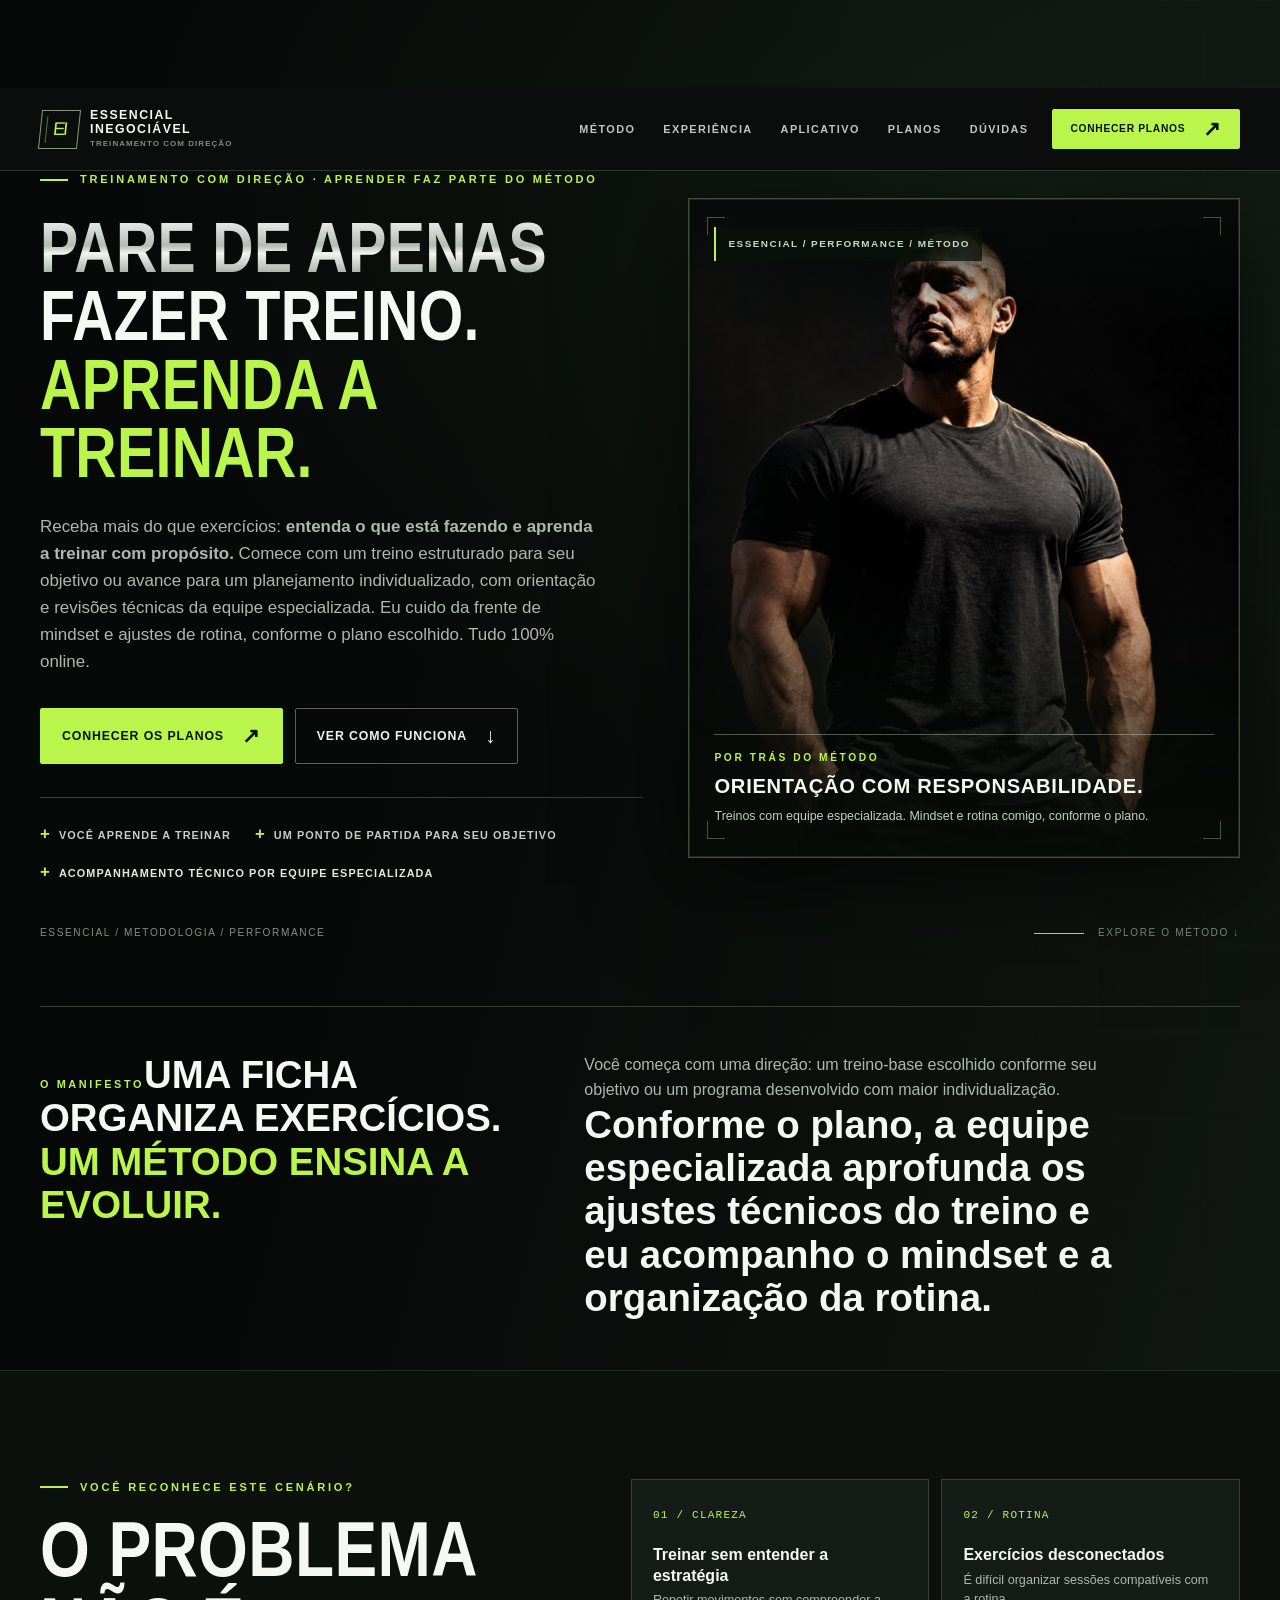
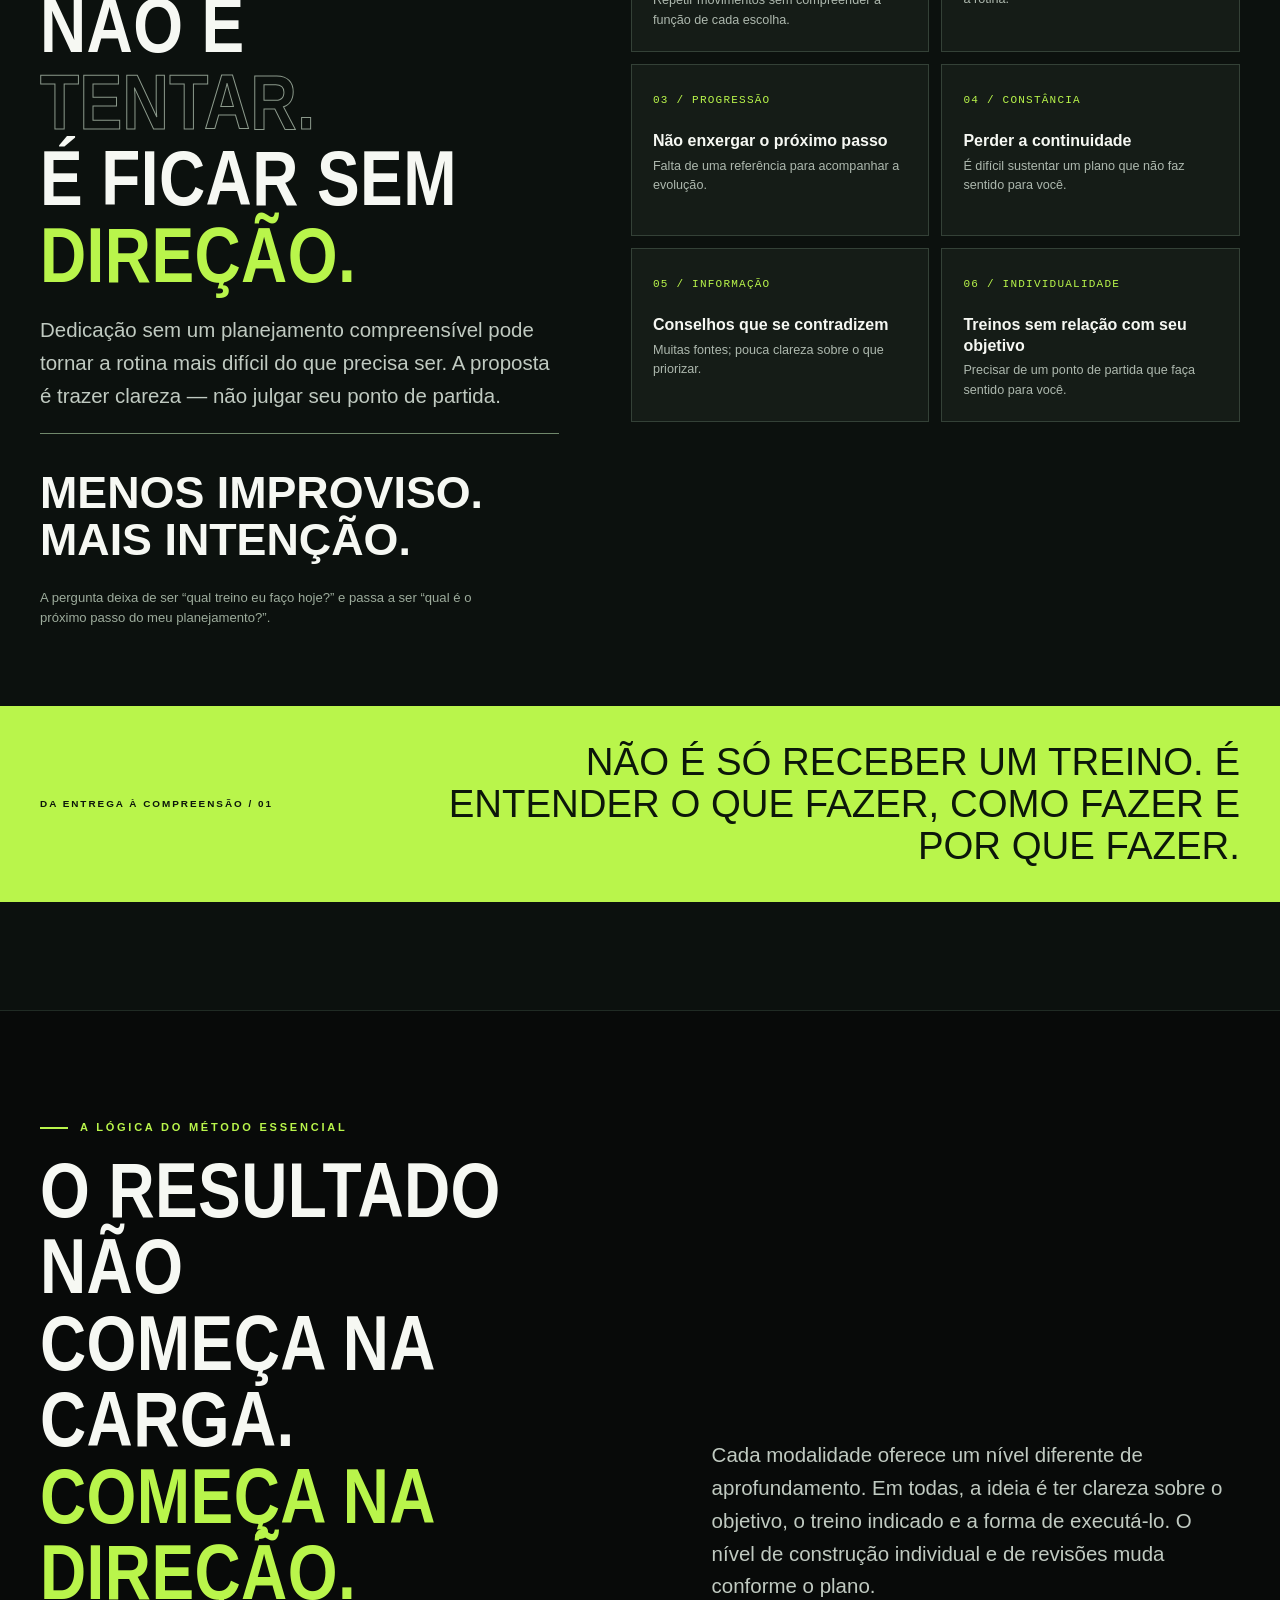
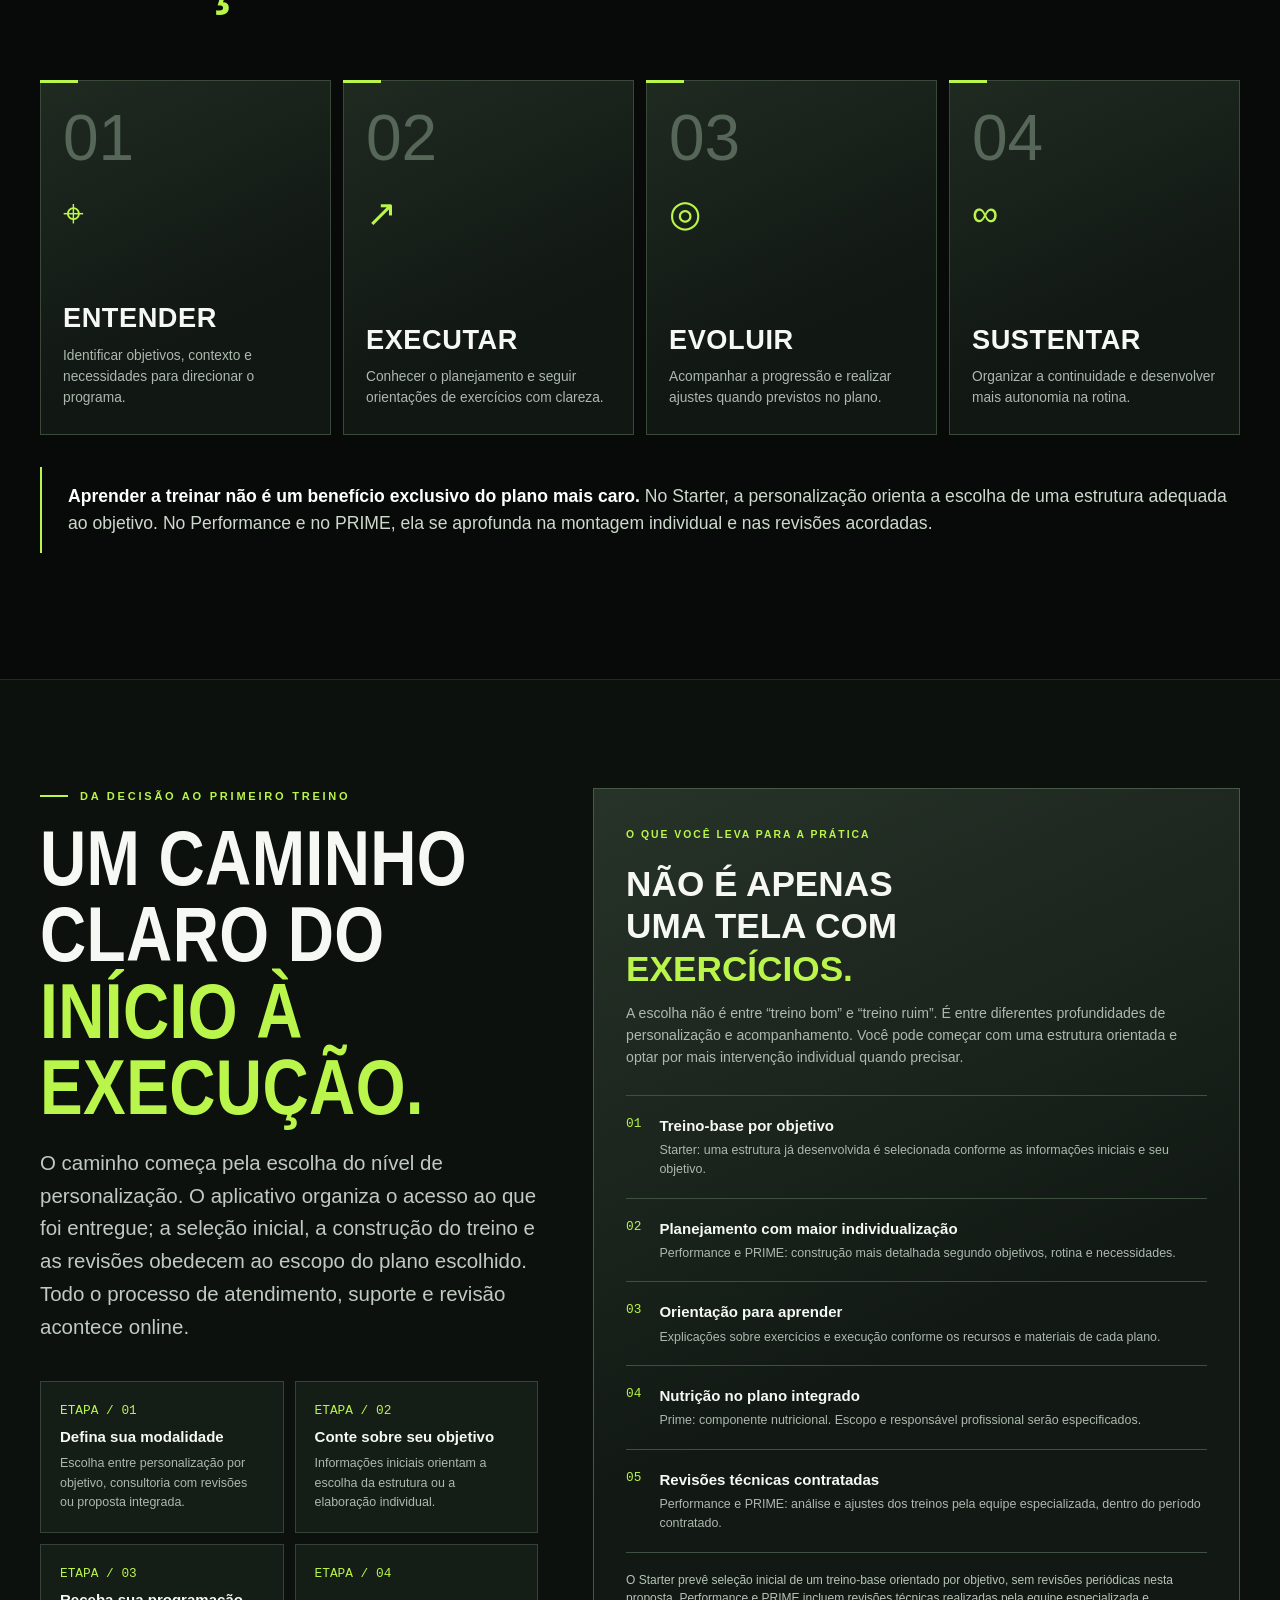
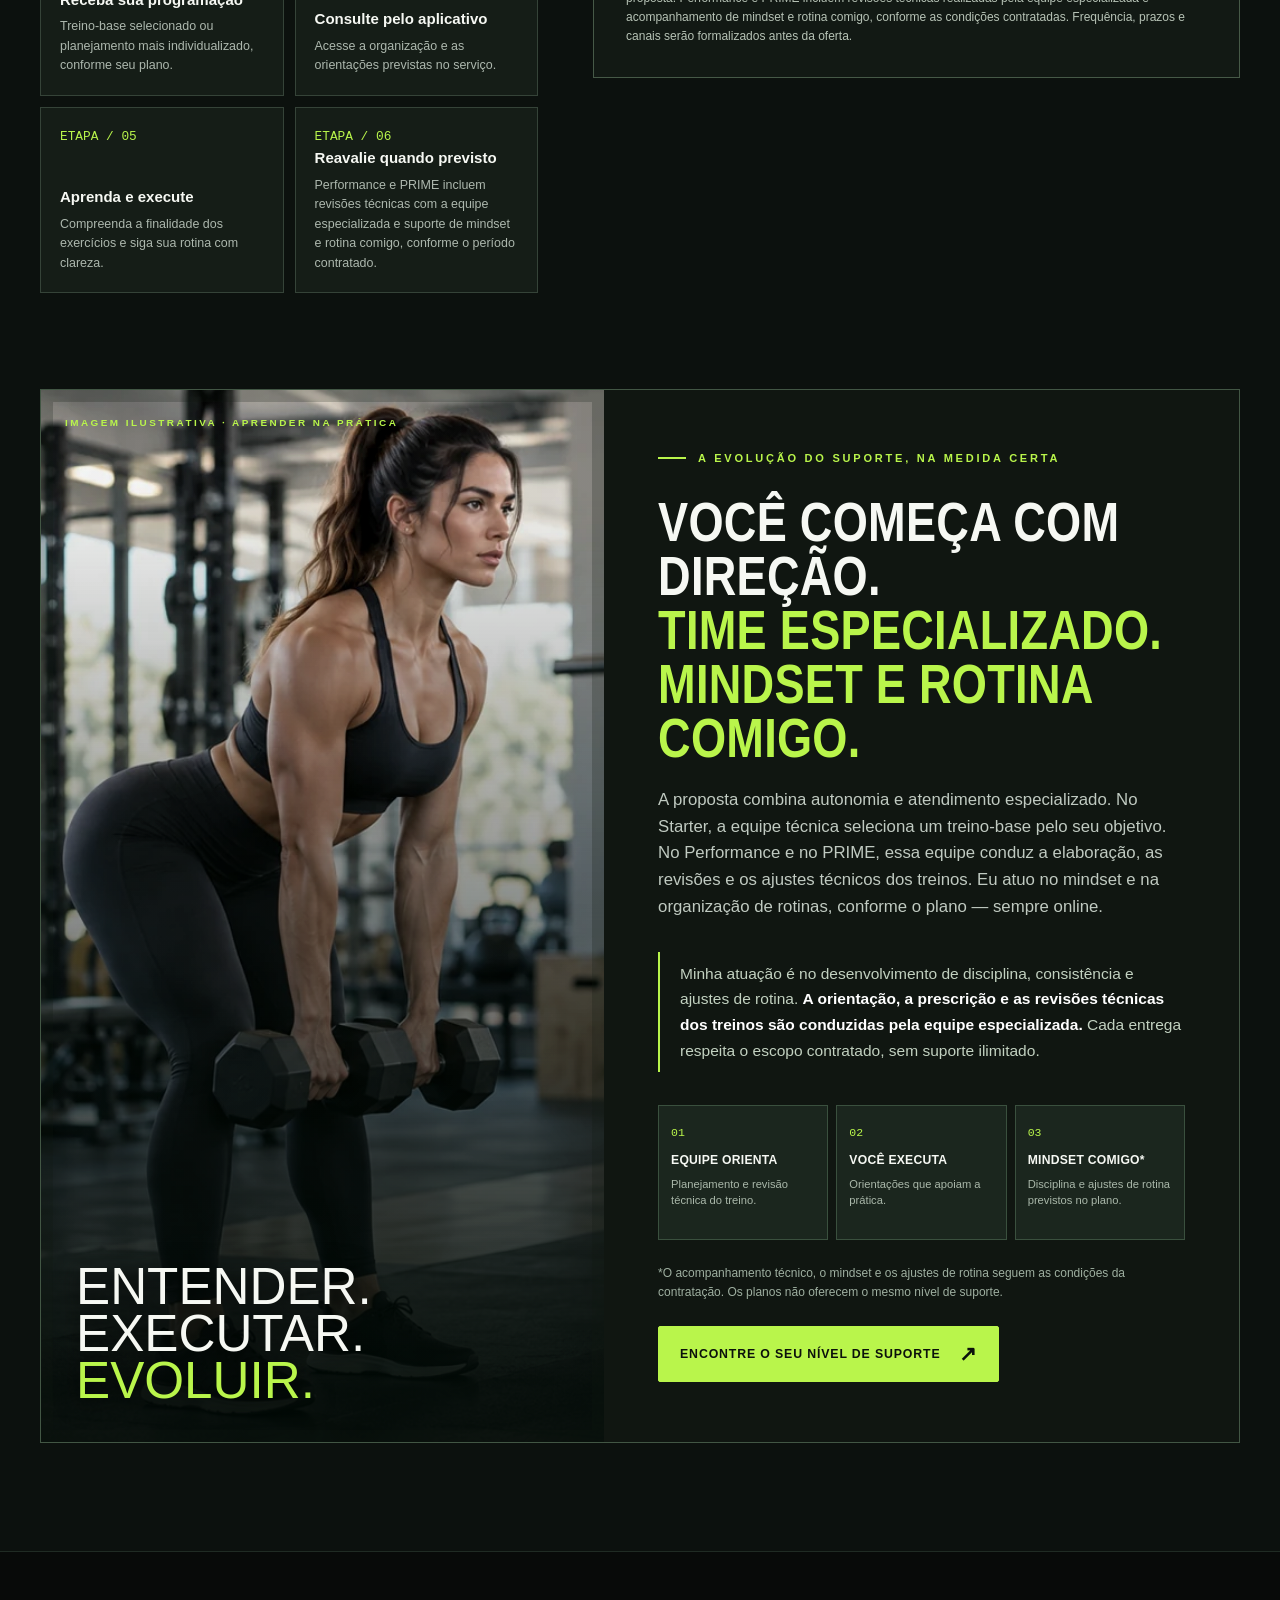
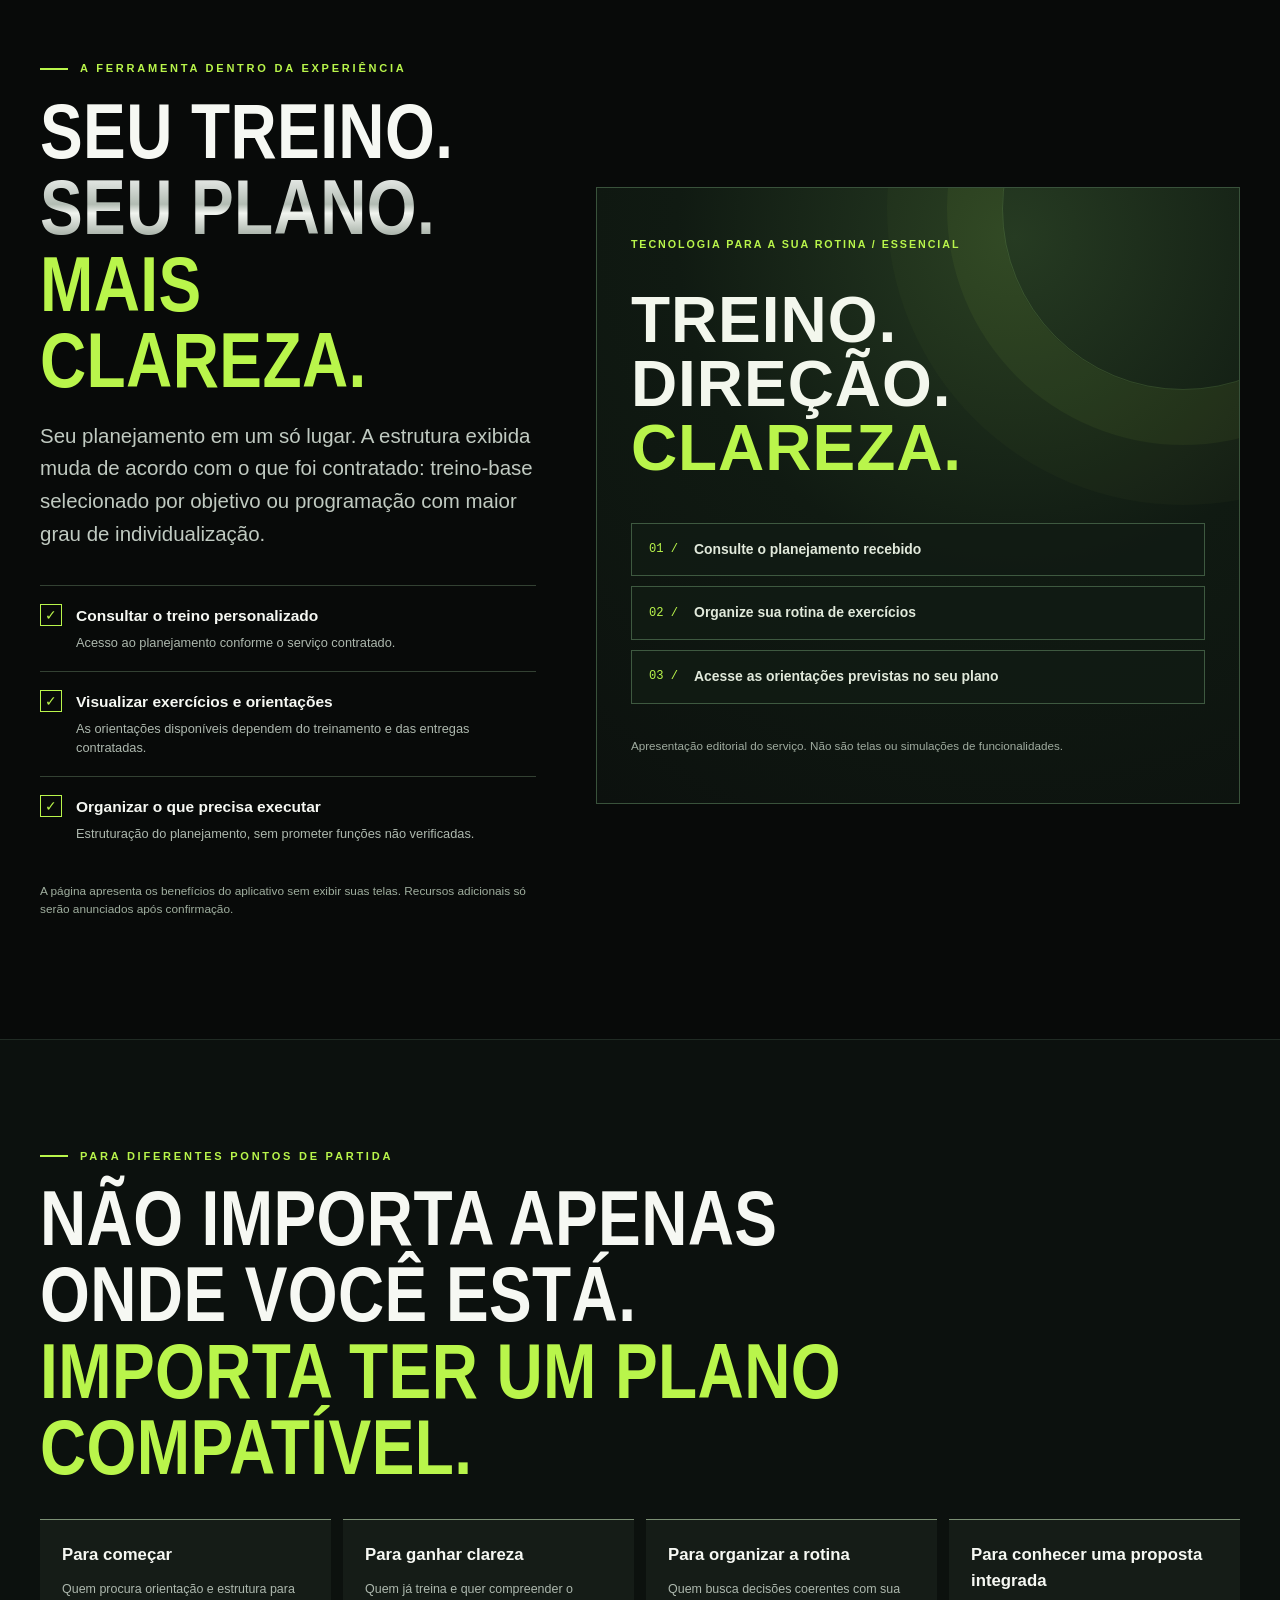
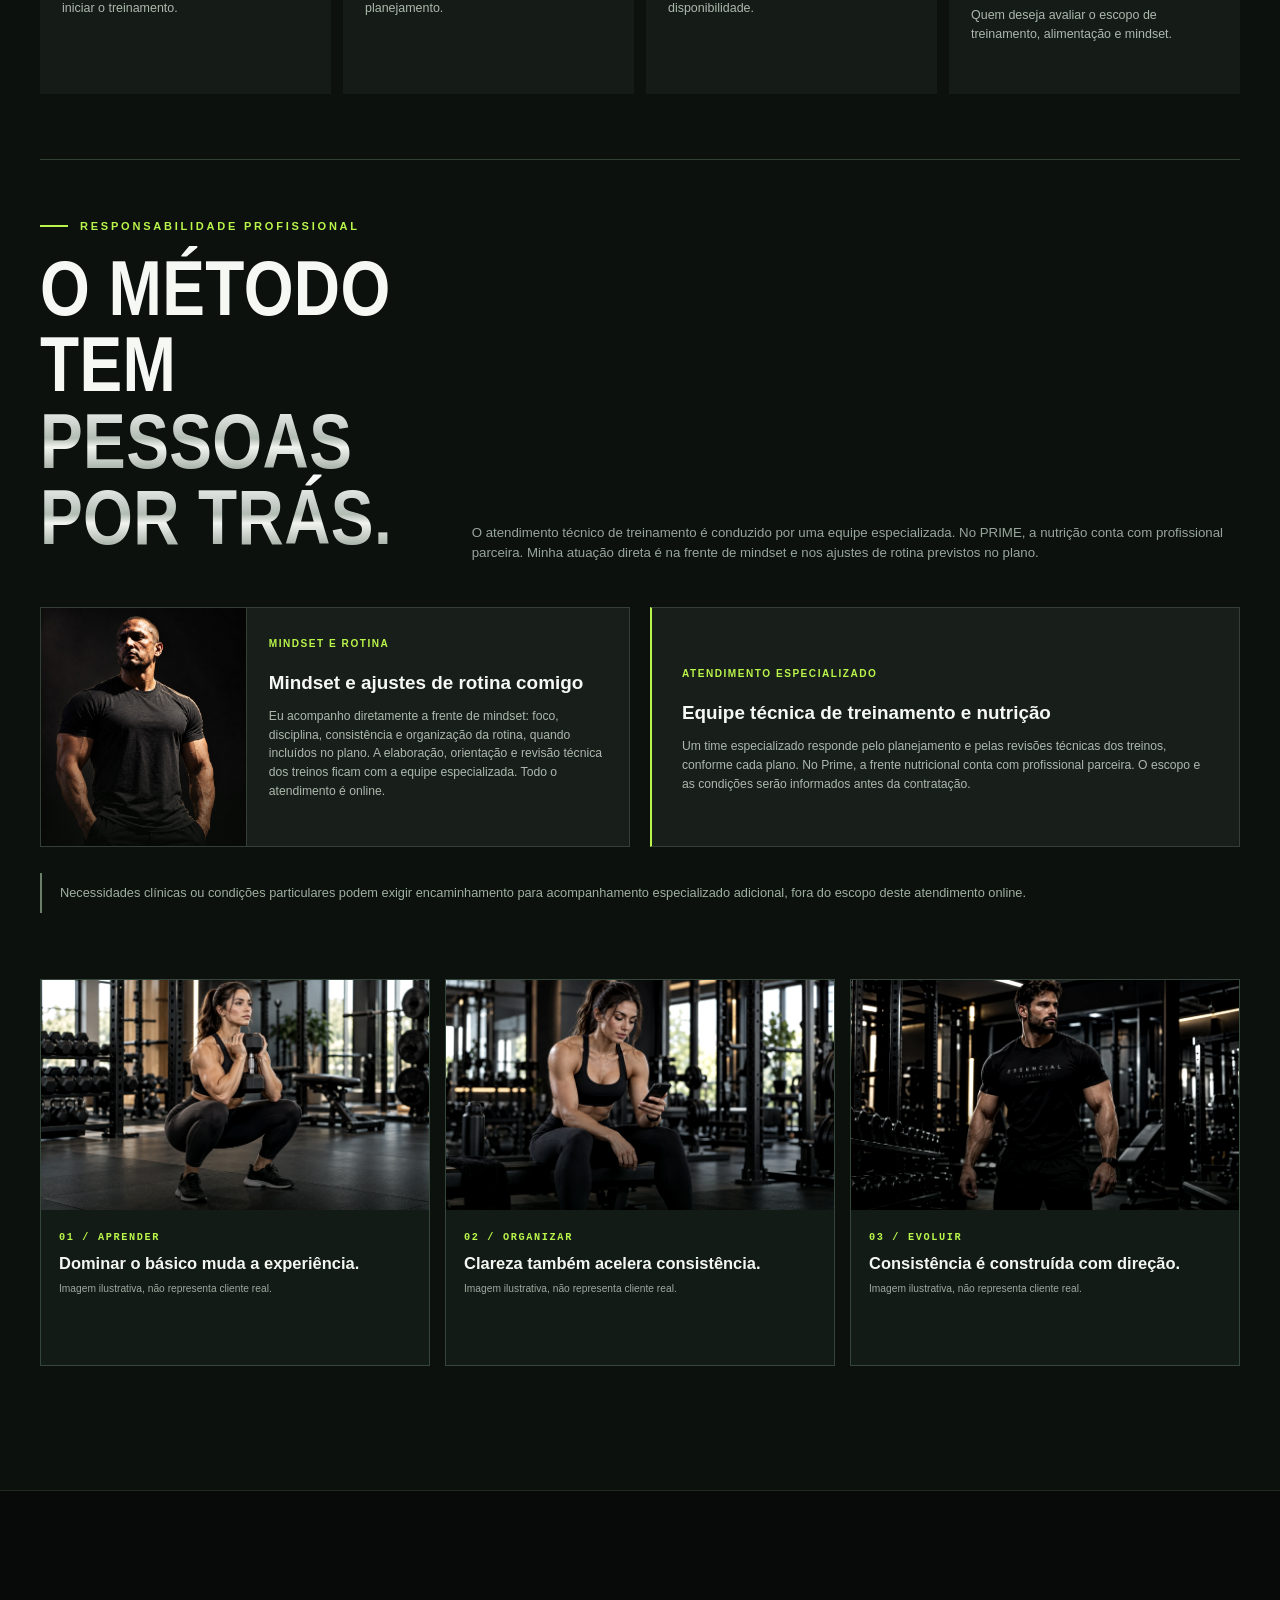
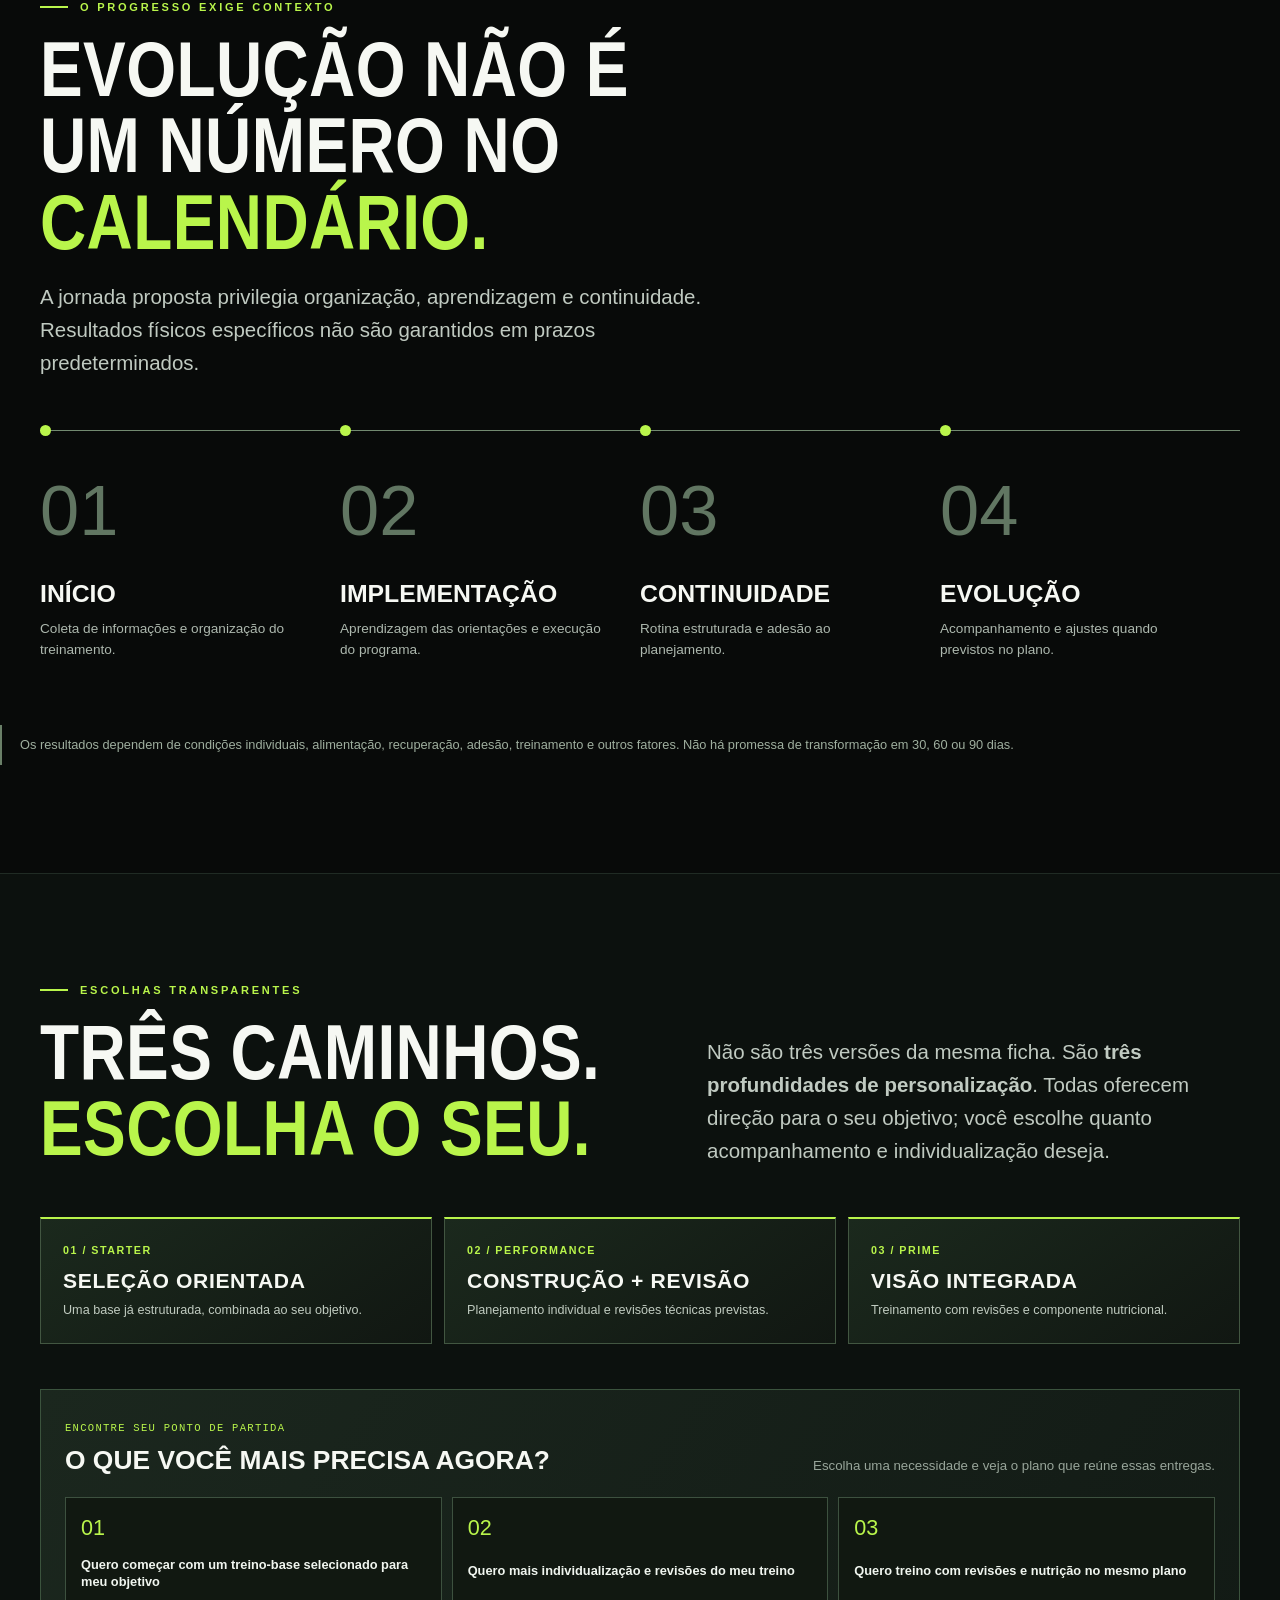
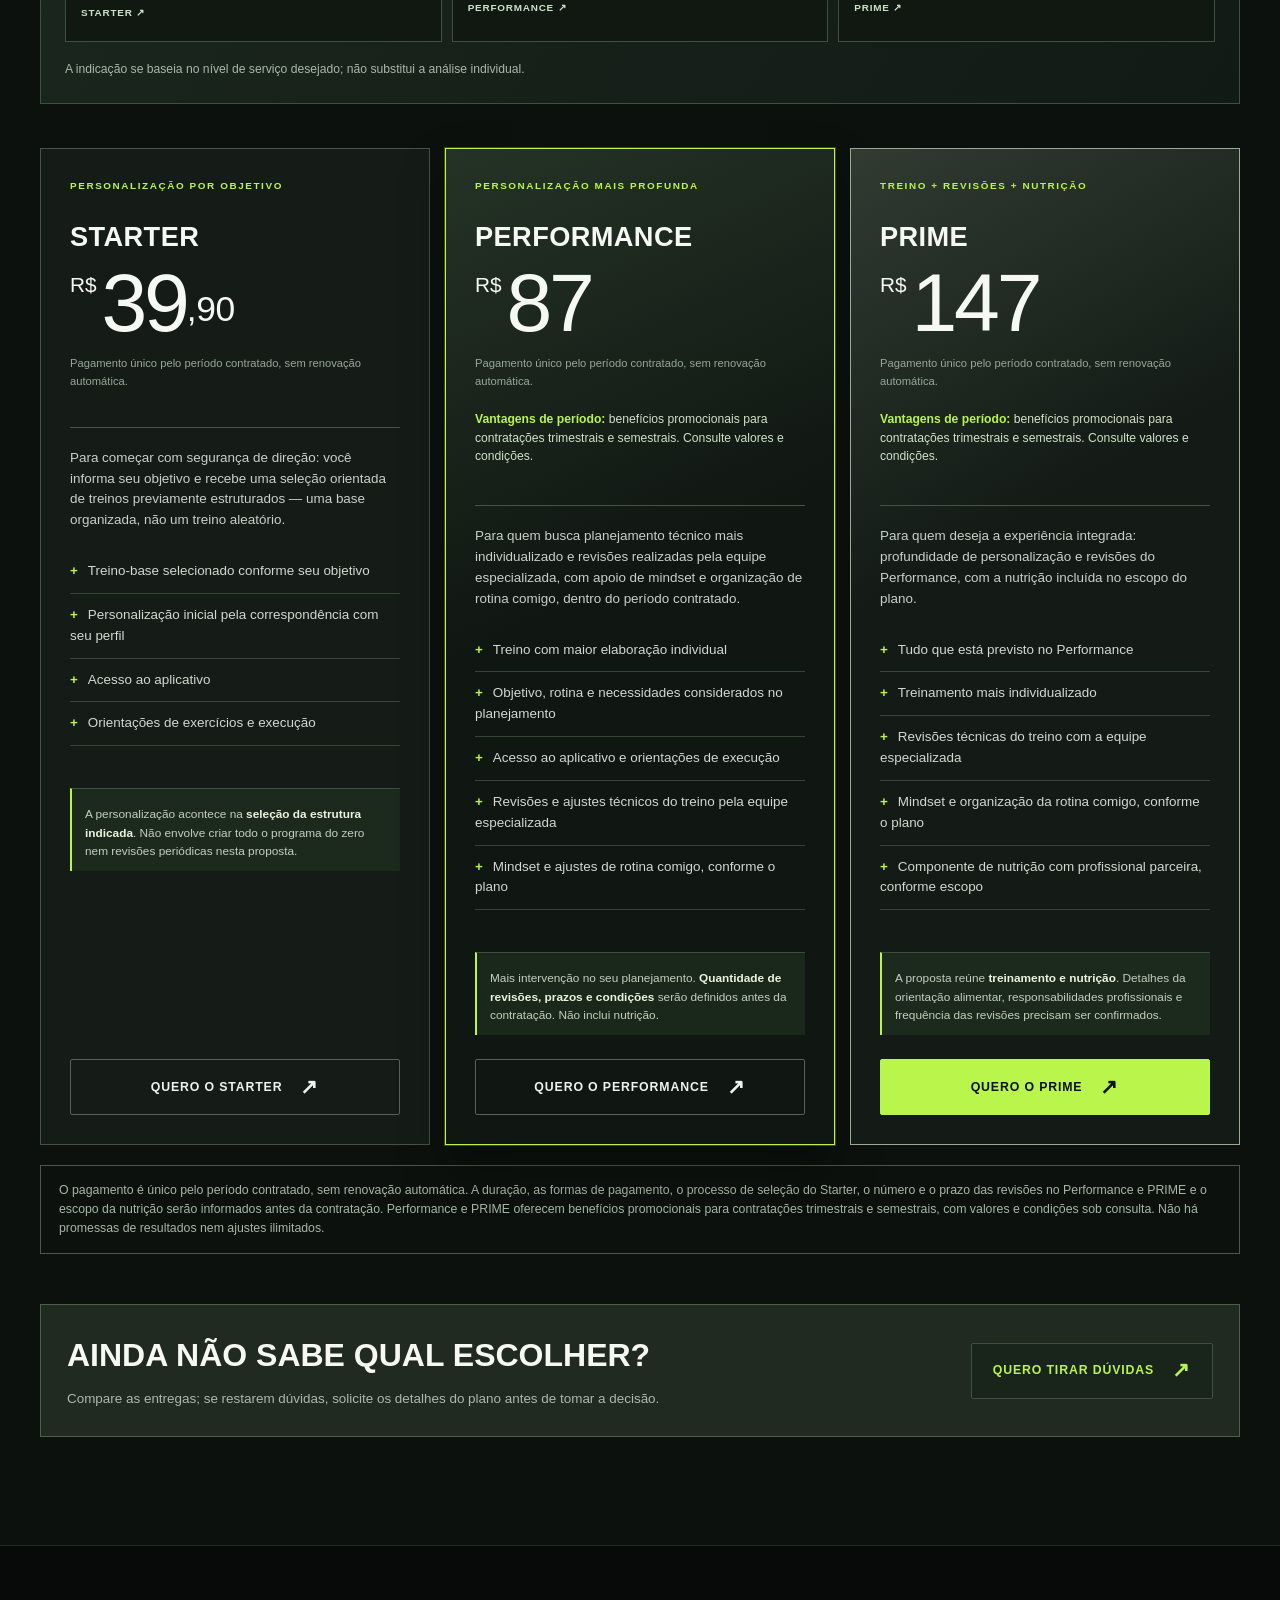
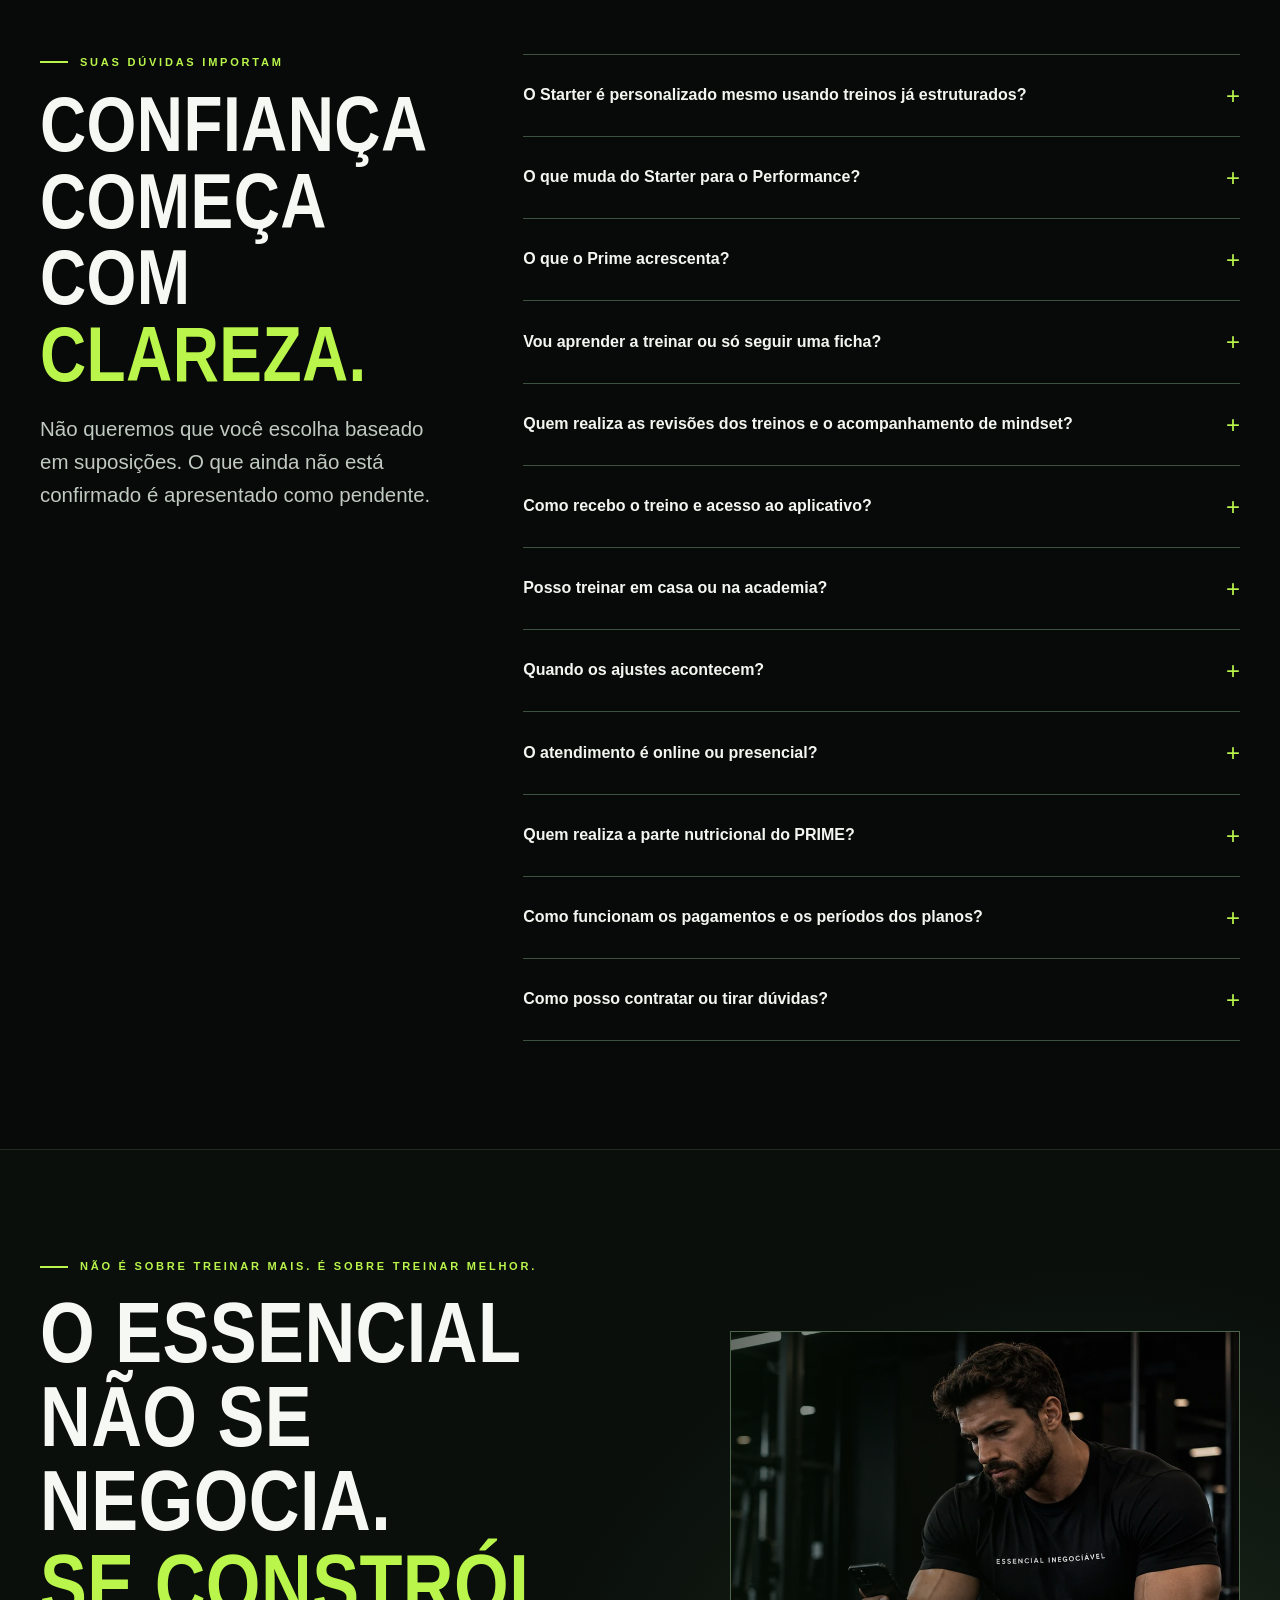
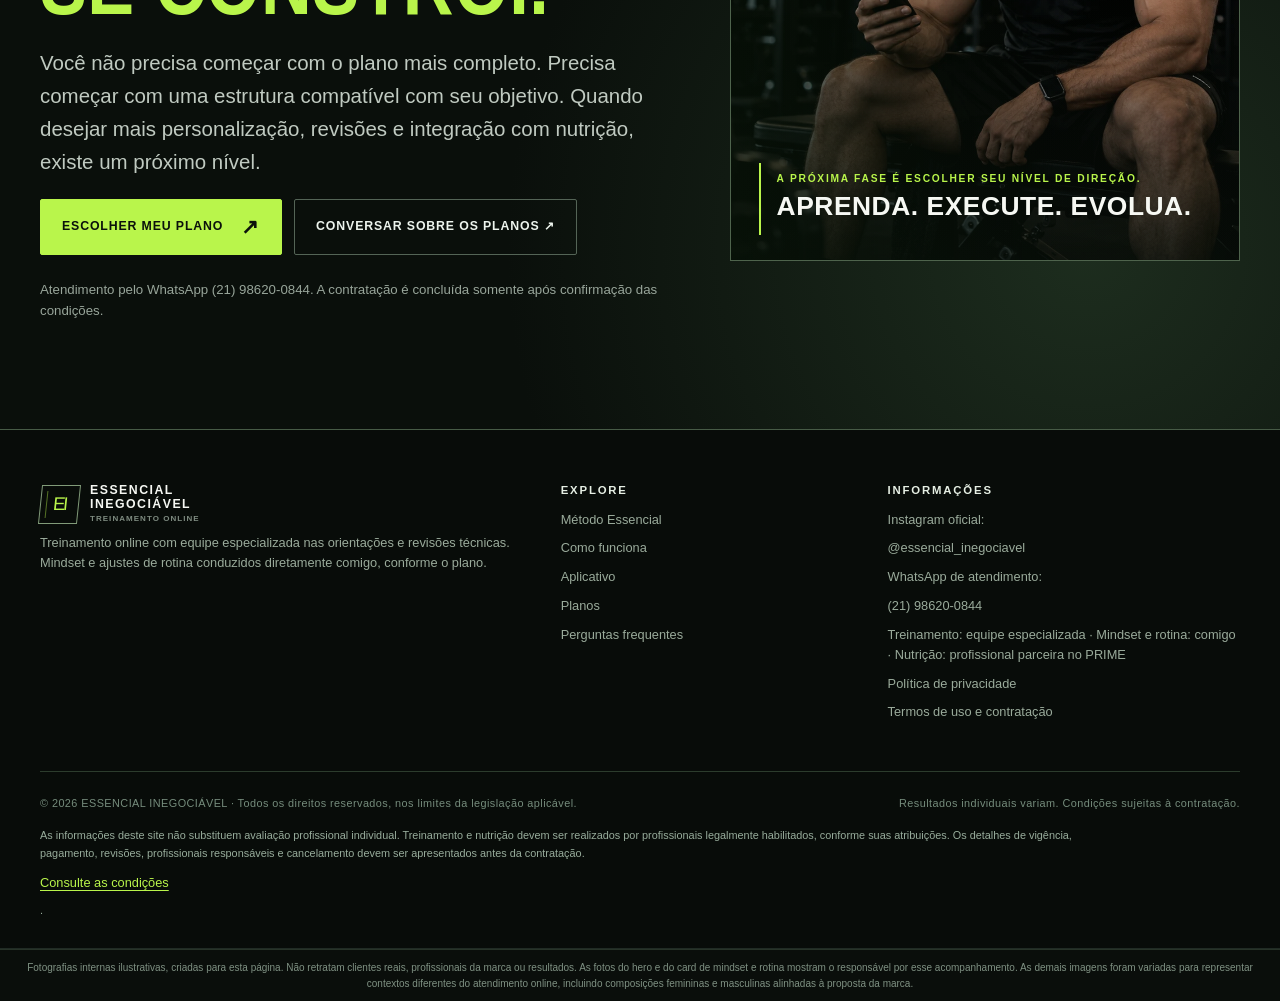
==== commit 14ded3e2: "Atualiza valores Starter 39,90 Performance 87 Prime 147 e documentos legais" ====
--- a/index.html
+++ b/index.html
@@ -3,9 +3,9 @@
 <html lang="pt-BR">
 <head>
 <meta charset="utf-8"/><meta content="width=device-width,initial-scale=1" name="viewport"/>
-<meta content="#080A09" name="theme-color"/><meta content="noindex,nofollow" name="robots"/>
-<meta content="Treinamento com direção, aprendizagem e acompanhamento online: comece com um treino-base orientado por objetivo, evolua para consultoria com ajustes pessoais ou integre treinamento e nutrição." name="description"/>
-<title>ESSENCIAL INEGOCIÁVEL | V7 — Online, premium e com imagens atualizadas</title>
+<meta content="#080A09" name="theme-color"/><meta content="index,follow" name="robots"/><link rel="canonical" href="https://essencial-inegociavel-landing.onrender.com/"/>
+<meta content="Treinamento online com equipe especializada, mindset e organização de rotina. Conheça o Starter, Performance e Prime." name="description"/>
+<title>ESSENCIAL INEGOCIÁVEL | Treinamento online, mindset e nutrição</title>
 <style>
 :root{--ink:#080A09;--ink2:#0D120F;--panel:#151B17;--panel2:#1A211C;--accent:#B9F54B;--accent2:#D9FDA1;--white:#F6F8F3;--grey:#9AA69D;--muted:#758378;--border:#2A362D;--max:1200px}
 *{box-sizing:border-box}html{scroll-behavior:smooth;scroll-padding-top:86px}body{background:var(--ink);color:var(--white);font-family:Arial,'Liberation Sans',sans-serif;margin:0;line-height:1.55;-webkit-font-smoothing:antialiased}button,input{font:inherit}a{color:inherit;text-decoration:none}h1,h2,h3,h4,p,figure{margin-top:0}h1,h2,.display,.huge{font-family:Impact,'Liberation Sans Narrow','Arial Narrow',Arial,sans-serif;font-weight:900;letter-spacing:.005em;line-height:.98}h1{font-size:clamp(4rem,8vw,8.4rem);margin:25px 0 26px}h2{font-size:clamp(3.05rem,6.1vw,6.15rem);margin:14px 0 22px}h3{font-size:1.25rem;line-height:1.22}p{color:#ADB8AE}::selection{background:var(--accent);color:var(--ink)}.wrap{width:min(calc(100% - 64px),var(--max));margin:auto}.visually-hidden{position:absolute!important;height:1px;width:1px;overflow:hidden;clip:rect(0,0,0,0);white-space:nowrap}.page{position:relative;overflow:hidden;padding:108px 0;border-bottom:1px solid #202B24}.page.dark{background:#0C110E}.page[data-document-role="page"]{isolation:isolate}.topline{font-size:.69rem;letter-spacing:.25em;text-transform:uppercase;font-weight:800;color:var(--accent);display:flex;gap:12px;align-items:center}.topline:before{content:'';display:inline-block;background:var(--accent);height:2px;width:28px;flex:none}.lead{font-size:clamp(1rem,1.65vw,1.28rem);max-width:705px;color:#C0CAC1;line-height:1.6}.fine{font-size:.83rem;color:#98A59A}.mono{font-family:Consolas,'Liberation Mono',monospace;letter-spacing:.12em;text-transform:uppercase;font-size:.66rem}.chrome{background:linear-gradient(180deg,#fff 5%,#B2BCB3 48%,#F1F4EF 58%,#869388 94%);background-clip:text;-webkit-background-clip:text;color:transparent}.acid{color:var(--accent)}.outline{-webkit-text-stroke:1px #8C9A8C;color:transparent}.rule{height:1px;background:var(--border)}.cta{min-height:56px;display:inline-flex;justify-content:center;align-items:center;gap:18px;border-radius:2px;padding:15px 21px;font-size:.77rem;letter-spacing:.07em;text-transform:uppercase;font-weight:900;background:var(--accent);border:1px solid var(--accent);color:#0B110B;cursor:pointer;transition:transform .2s,border-color .2s,box-shadow .2s}.cta:hover{transform:translateY(-2px);box-shadow:0 16px 40px #B9F54125}.cta:focus-visible,.navlink:focus-visible,summary:focus-visible,.choice:focus-visible{outline:3px solid #E6FFB3;outline-offset:4px}.cta.secondary{background:transparent;border-color:#546456;color:#EDF4ED}.cta.secondary:hover{border-color:var(--accent);box-shadow:none}.cta.tertiary{background:#19241A;border-color:#3C523E;color:var(--accent)}.cta.full{width:100%}.cta .arr{font-size:1.3rem;line-height:1}.btnrow{display:flex;gap:12px;flex-wrap:wrap}.bar{position:relative;z-index:40;background:#0A0D0B;border-bottom:1px solid #2B362E}.bar-inner{height:82px;display:flex;align-items:center;justify-content:space-between;gap:24px}.brand{display:flex;gap:11px;align-items:center;min-width:210px}.mark{height:39px;width:39px;border:1px solid #819B79;display:grid;place-items:center;position:relative;color:var(--accent);font-family:Impact,sans-serif;font-size:1.15rem;letter-spacing:-.12em;transform:skewX(-6deg)}.mark:after{content:'';position:absolute;inset:5px;border-left:1px solid #B9F54B70}.brand-type{font-size:.77rem;letter-spacing:.12em;font-weight:900;line-height:1.09}.brand-type small{display:block;color:#7E8B80;letter-spacing:.13em;font-size:.5rem;margin-top:4px}.nav{display:flex;gap:28px;align-items:center;margin-left:auto}.navlink{font-size:.68rem;text-transform:uppercase;letter-spacing:.13em;font-weight:800;color:#BEC8BE}.navlink:hover{color:var(--accent)}.bar .cta{min-height:39px;padding:9px 17px;font-size:.64rem}.mobile-nav{display:none}.corner{position:absolute;width:18px;height:18px;border:1px solid #83978480}.corner.a{top:18px;left:18px;border-right:0;border-bottom:0}.corner.b{top:18px;right:18px;border-left:0;border-bottom:0}.corner.c{bottom:18px;left:18px;border-right:0;border-top:0}.corner.d{bottom:18px;right:18px;border-left:0;border-top:0}
@@ -155,6 +155,14 @@
 .app-information .app-use span:last-child{color:#e1e9db;font-size:.87rem;font-weight:700}
 .app-information .app-caption-note{position:relative;z-index:1;color:#9fab9f;font-size:.73rem;margin:20px 0 0}
 @media(max-width:760px){.app-stage.app-information{min-height:unset;padding:36px 22px}.app-information .app-wordmark{font-size:clamp(2.5rem,10vw,3.5rem)}.team-card.no-photo{min-height:unset}}
+
+.price .cents{font-size:.43em;vertical-align:baseline;position:relative;top:-.29em;letter-spacing:-.01em}
+.plan-promo{margin:8px 0 14px;font-size:.76rem;line-height:1.55;color:#d0e3c8}.plan-promo strong{color:#b9f54b;font-weight:750}
+</style><style>
+.ei-legal-small{margin-top:15px;color:#98ad9c;font-size:.68rem;line-height:1.65;max-width:1040px}
+.ei-legal-small a,.ei-modal-privacy a{color:#b9f54b;text-decoration:underline;text-underline-offset:3px}
+.ei-modal-privacy{font-size:.73rem;line-height:1.6;color:#b1c0ae;margin:14px 0 7px}
+.ei-legal-small a:focus-visible,.ei-modal-privacy a:focus-visible{outline:2px solid #b9f54b;outline-offset:3px}
 </style></head>
 <body>
 <main>
@@ -165,8 +173,8 @@
 <div class="manifesto"><div><span class="tag">O MANIFESTO</span><strong>UMA FICHA ORGANIZA EXERCÍCIOS.<br/><span class="acid">UM MÉTODO ENSINA A EVOLUIR.</span></strong></div><p>Você começa com uma direção: um treino-base escolhido conforme seu objetivo ou um programa desenvolvido com maior individualização. <strong style="color:#f3f8f2">Conforme o plano, a equipe especializada aprofunda os ajustes técnicos do treino e eu acompanho o mindset e a organização da rotina.</strong></p></div></div>
 </section>
 <section class="page dark" data-document-role="page" data-label="02 · Identificação e transformação de valor" id="problema"><div class="wrap"><div class="split"><div><span class="topline">Você reconhece este cenário?</span><h2>O PROBLEMA<br/>NÃO É<br/><span class="outline">TENTAR.</span><br/>É FICAR SEM<br/><span class="acid">DIREÇÃO.</span></h2><p class="lead">Dedicação sem um planejamento compreensível pode tornar a rotina mais difícil do que precisa ser. A proposta é trazer clareza — não julgar seu ponto de partida.</p><div class="big-statement"><strong>MENOS IMPROVISO.<br/>MAIS INTENÇÃO.</strong><span class="mini">A pergunta deixa de ser “qual treino eu faço hoje?” e passa a ser “qual é o próximo passo do meu planejamento?”.</span></div></div><div class="pains"><article class="pain"><span class="no">01 / CLAREZA</span><strong>Treinar sem entender a estratégia</strong><p>Repetir movimentos sem compreender a função de cada escolha.</p></article><article class="pain"><span class="no">02 / ROTINA</span><strong>Exercícios desconectados</strong><p>É difícil organizar sessões compatíveis com a rotina.</p></article><article class="pain"><span class="no">03 / PROGRESSÃO</span><strong>Não enxergar o próximo passo</strong><p>Falta de uma referência para acompanhar a evolução.</p></article><article class="pain"><span class="no">04 / CONSTÂNCIA</span><strong>Perder a continuidade</strong><p>É difícil sustentar um plano que não faz sentido para você.</p></article><article class="pain"><span class="no">05 / INFORMAÇÃO</span><strong>Conselhos que se contradizem</strong><p>Muitas fontes; pouca clareza sobre o que priorizar.</p></article><article class="pain"><span class="no">06 / INDIVIDUALIDADE</span><strong>Treinos sem relação com seu objetivo</strong><p>Precisar de um ponto de partida que faça sentido para você.</p></article></div></div></div><div class="valueband"><div class="wrap"><span class="small">DA ENTREGA À COMPREENSÃO / 01</span><span class="phrase">NÃO É SÓ RECEBER UM TREINO. É ENTENDER O QUE FAZER, COMO FAZER E POR QUE FAZER.</span></div></div></section>
-<section class="page" data-document-role="page" data-label="03 · Método Essencial" id="metodo"><div class="wrap"><div class="method-head"><div><span class="topline">A lógica do Método Essencial</span><h2>O RESULTADO NÃO<br/>COMEÇA NA CARGA.<br/><span class="acid">COMEÇA NA<br/>DIREÇÃO.</span></h2></div><p class="lead">Cada modalidade oferece um nível diferente de aprofundamento. Em todas, a ideia é ter clareza sobre o objetivo, o treino indicado e a forma de executá-lo. O nível de construção individual e de revisões muda conforme o plano.</p></div><div class="method-grid"><article class="pillar"><span class="n">01</span><div class="symbol">⌖</div><div><h3>ENTENDER</h3><p>Identificar objetivos, contexto e necessidades para direcionar o programa.</p></div></article><article class="pillar"><span class="n">02</span><div class="symbol">↗</div><div><h3>EXECUTAR</h3><p>Conhecer o planejamento e seguir orientações de exercícios com clareza.</p></div></article><article class="pillar"><span class="n">03</span><div class="symbol">◎</div><div><h3>EVOLUIR</h3><p>Acompanhar a progressão e realizar ajustes quando previstos no plano.</p></div></article><article class="pillar"><span class="n">04</span><div class="symbol">∞</div><div><h3>SUSTENTAR</h3><p>Organizar a continuidade e desenvolver mais autonomia na rotina.</p></div></article></div><p class="result-line"><strong>Aprender a treinar não é um benefício exclusivo do plano mais caro.</strong> No Starter, a personalização orienta a escolha de uma estrutura adequada ao objetivo. No Performance e no 360, ela se aprofunda na montagem individual e nas revisões acordadas.</p></div></section>
-<section class="page dark" data-document-role="page" data-label="04 · Como funciona e entregas" id="experiencia"><div class="wrap"><div class="workgrid"><div><span class="topline">Da decisão ao primeiro treino</span><h2>UM CAMINHO<br/>CLARO DO<br/><span class="acid">INÍCIO À<br/>EXECUÇÃO.</span></h2><p class="lead">O caminho começa pela escolha do nível de personalização. O aplicativo organiza o acesso ao que foi entregue; a seleção inicial, a construção do treino e as revisões obedecem ao escopo do plano escolhido. Todo o processo de atendimento, suporte e revisão acontece online.</p><div class="steps"><article class="step"><span class="stepid">ETAPA / 01</span><div><strong>Defina sua modalidade</strong><p>Escolha entre personalização por objetivo, consultoria com revisões ou proposta integrada.</p></div></article><article class="step"><span class="stepid">ETAPA / 02</span><div><strong>Conte sobre seu objetivo</strong><p>Informações iniciais orientam a escolha da estrutura ou a elaboração individual.</p></div></article><article class="step"><span class="stepid">ETAPA / 03</span><div><strong>Receba sua programação</strong><p>Treino-base selecionado ou planejamento mais individualizado, conforme seu plano.</p></div></article><article class="step"><span class="stepid">ETAPA / 04</span><div><strong>Consulte pelo aplicativo</strong><p>Acesse a organização e as orientações previstas no serviço.</p></div></article><article class="step"><span class="stepid">ETAPA / 05</span><div><strong>Aprenda e execute</strong><p>Compreenda a finalidade dos exercícios e siga sua rotina com clareza.</p></div></article><article class="step"><span class="stepid">ETAPA / 06</span><div><strong>Reavalie quando previsto</strong><p>Performance e 360 incluem revisões técnicas com a equipe especializada e suporte de mindset e rotina comigo, conforme o período contratado.</p></div></article></div></div><aside class="stack"><span class="mini">O QUE VOCÊ LEVA PARA A PRÁTICA</span><h3>NÃO É APENAS<br/>UMA TELA COM<br/><span class="acid">EXERCÍCIOS.</span></h3><p>A escolha não é entre “treino bom” e “treino ruim”. É entre diferentes profundidades de personalização e acompanhamento. Você pode começar com uma estrutura orientada e optar por mais intervenção individual quando precisar.</p><div class="stackitems"><div class="stackrow"><i>01</i><div><strong>Treino-base por objetivo</strong><p>Starter: uma estrutura já desenvolvida é selecionada conforme as informações iniciais e seu objetivo.</p></div></div><div class="stackrow"><i>02</i><div><strong>Planejamento com maior individualização</strong><p>Performance e 360: construção mais detalhada segundo objetivos, rotina e necessidades.</p></div></div><div class="stackrow"><i>03</i><div><strong>Orientação para aprender</strong><p>Explicações sobre exercícios e execução conforme os recursos e materiais de cada plano.</p></div></div><div class="stackrow"><i>04</i><div><strong>Nutrição no plano integrado</strong><p>Inegociável 360: componente nutricional. Escopo e responsável profissional serão especificados.</p></div></div><div class="stackrow"><i>05</i><div><strong>Revisões técnicas contratadas</strong><p>Performance e 360: análise e ajustes dos treinos pela equipe especializada, dentro do período contratado.</p></div></div></div><div class="stack-bottom">O Starter prevê seleção inicial de um treino-base orientado por objetivo, sem revisões periódicas nesta proposta. Performance e 360 incluem revisões técnicas realizadas pela equipe especializada e acompanhamento de mindset e rotina comigo, conforme as condições contratadas. Frequência, prazos e canais serão formalizados antes da oferta.</div></aside></div>
+<section class="page" data-document-role="page" data-label="03 · Método Essencial" id="metodo"><div class="wrap"><div class="method-head"><div><span class="topline">A lógica do Método Essencial</span><h2>O RESULTADO NÃO<br/>COMEÇA NA CARGA.<br/><span class="acid">COMEÇA NA<br/>DIREÇÃO.</span></h2></div><p class="lead">Cada modalidade oferece um nível diferente de aprofundamento. Em todas, a ideia é ter clareza sobre o objetivo, o treino indicado e a forma de executá-lo. O nível de construção individual e de revisões muda conforme o plano.</p></div><div class="method-grid"><article class="pillar"><span class="n">01</span><div class="symbol">⌖</div><div><h3>ENTENDER</h3><p>Identificar objetivos, contexto e necessidades para direcionar o programa.</p></div></article><article class="pillar"><span class="n">02</span><div class="symbol">↗</div><div><h3>EXECUTAR</h3><p>Conhecer o planejamento e seguir orientações de exercícios com clareza.</p></div></article><article class="pillar"><span class="n">03</span><div class="symbol">◎</div><div><h3>EVOLUIR</h3><p>Acompanhar a progressão e realizar ajustes quando previstos no plano.</p></div></article><article class="pillar"><span class="n">04</span><div class="symbol">∞</div><div><h3>SUSTENTAR</h3><p>Organizar a continuidade e desenvolver mais autonomia na rotina.</p></div></article></div><p class="result-line"><strong>Aprender a treinar não é um benefício exclusivo do plano mais caro.</strong> No Starter, a personalização orienta a escolha de uma estrutura adequada ao objetivo. No Performance e no PRIME, ela se aprofunda na montagem individual e nas revisões acordadas.</p></div></section>
+<section class="page dark" data-document-role="page" data-label="04 · Como funciona e entregas" id="experiencia"><div class="wrap"><div class="workgrid"><div><span class="topline">Da decisão ao primeiro treino</span><h2>UM CAMINHO<br/>CLARO DO<br/><span class="acid">INÍCIO À<br/>EXECUÇÃO.</span></h2><p class="lead">O caminho começa pela escolha do nível de personalização. O aplicativo organiza o acesso ao que foi entregue; a seleção inicial, a construção do treino e as revisões obedecem ao escopo do plano escolhido. Todo o processo de atendimento, suporte e revisão acontece online.</p><div class="steps"><article class="step"><span class="stepid">ETAPA / 01</span><div><strong>Defina sua modalidade</strong><p>Escolha entre personalização por objetivo, consultoria com revisões ou proposta integrada.</p></div></article><article class="step"><span class="stepid">ETAPA / 02</span><div><strong>Conte sobre seu objetivo</strong><p>Informações iniciais orientam a escolha da estrutura ou a elaboração individual.</p></div></article><article class="step"><span class="stepid">ETAPA / 03</span><div><strong>Receba sua programação</strong><p>Treino-base selecionado ou planejamento mais individualizado, conforme seu plano.</p></div></article><article class="step"><span class="stepid">ETAPA / 04</span><div><strong>Consulte pelo aplicativo</strong><p>Acesse a organização e as orientações previstas no serviço.</p></div></article><article class="step"><span class="stepid">ETAPA / 05</span><div><strong>Aprenda e execute</strong><p>Compreenda a finalidade dos exercícios e siga sua rotina com clareza.</p></div></article><article class="step"><span class="stepid">ETAPA / 06</span><div><strong>Reavalie quando previsto</strong><p>Performance e PRIME incluem revisões técnicas com a equipe especializada e suporte de mindset e rotina comigo, conforme o período contratado.</p></div></article></div></div><aside class="stack"><span class="mini">O QUE VOCÊ LEVA PARA A PRÁTICA</span><h3>NÃO É APENAS<br/>UMA TELA COM<br/><span class="acid">EXERCÍCIOS.</span></h3><p>A escolha não é entre “treino bom” e “treino ruim”. É entre diferentes profundidades de personalização e acompanhamento. Você pode começar com uma estrutura orientada e optar por mais intervenção individual quando precisar.</p><div class="stackitems"><div class="stackrow"><i>01</i><div><strong>Treino-base por objetivo</strong><p>Starter: uma estrutura já desenvolvida é selecionada conforme as informações iniciais e seu objetivo.</p></div></div><div class="stackrow"><i>02</i><div><strong>Planejamento com maior individualização</strong><p>Performance e PRIME: construção mais detalhada segundo objetivos, rotina e necessidades.</p></div></div><div class="stackrow"><i>03</i><div><strong>Orientação para aprender</strong><p>Explicações sobre exercícios e execução conforme os recursos e materiais de cada plano.</p></div></div><div class="stackrow"><i>04</i><div><strong>Nutrição no plano integrado</strong><p>Prime: componente nutricional. Escopo e responsável profissional serão especificados.</p></div></div><div class="stackrow"><i>05</i><div><strong>Revisões técnicas contratadas</strong><p>Performance e PRIME: análise e ajustes dos treinos pela equipe especializada, dentro do período contratado.</p></div></div></div><div class="stack-bottom">O Starter prevê seleção inicial de um treino-base orientado por objetivo, sem revisões periódicas nesta proposta. Performance e PRIME incluem revisões técnicas realizadas pela equipe especializada e acompanhamento de mindset e rotina comigo, conforme as condições contratadas. Frequência, prazos e canais serão formalizados antes da oferta.</div></aside></div>
 <div aria-labelledby="coach-title" class="coach-feature" id="acompanhamento">
 <div aria-label="Fotografia ilustrativa de uma sessão de orientação de exercícios com pessoas-modelo; não representa clientes reais." class="coach-visual" role="img">
 <div class="coach-context-photo"></div>
@@ -176,7 +184,7 @@
 <div class="coach-copy">
 <span class="topline">A evolução do suporte, na medida certa</span>
 <h2 id="coach-title">VOCÊ COMEÇA COM DIREÇÃO.<br/><span class="acid">TIME ESPECIALIZADO. MINDSET E ROTINA COMIGO.</span></h2>
-<p class="lead">A proposta combina autonomia e atendimento especializado. No Starter, a equipe técnica seleciona um treino-base pelo seu objetivo. No Performance e no 360, essa equipe conduz a elaboração, as revisões e os ajustes técnicos dos treinos. Eu atuo no mindset e na organização de rotinas, conforme o plano — sempre online.</p>
+<p class="lead">A proposta combina autonomia e atendimento especializado. No Starter, a equipe técnica seleciona um treino-base pelo seu objetivo. No Performance e no PRIME, essa equipe conduz a elaboração, as revisões e os ajustes técnicos dos treinos. Eu atuo no mindset e na organização de rotinas, conforme o plano — sempre online.</p>
 <p class="personal-promise">Minha atuação é no desenvolvimento de disciplina, consistência e ajustes de rotina. <strong>A orientação, a prescrição e as revisões técnicas dos treinos são conduzidas pela equipe especializada.</strong> Cada entrega respeita o escopo contratado, sem suporte ilimitado.</p>
 <div class="coach-points">
 <div><span>01</span><strong>EQUIPE ORIENTA</strong><small>Planejamento e revisão técnica do treino.</small></div>
@@ -196,7 +204,7 @@
 <div class="app-use"><span class="app-number">03 /</span><span>Acesse as orientações previstas no seu plano</span></div>
 </div><p class="app-caption-note">Apresentação editorial do serviço. Não são telas ou simulações de funcionalidades.</p>
 </div></div></div></section>
-<section class="page dark" data-document-role="page" data-label="06 · Para quem e profissionais" id="para-quem"><div class="wrap"><span class="topline">Para diferentes pontos de partida</span><h2>NÃO IMPORTA APENAS<br/>ONDE VOCÊ ESTÁ.<br/><span class="acid">IMPORTA TER UM PLANO<br/>COMPATÍVEL.</span></h2><div class="audience"><article><strong>Para começar</strong><p>Quem procura orientação e estrutura para iniciar o treinamento.</p></article><article><strong>Para ganhar clareza</strong><p>Quem já treina e quer compreender o planejamento.</p></article><article><strong>Para organizar a rotina</strong><p>Quem busca decisões coerentes com sua disponibilidade.</p></article><article><strong>Para conhecer uma proposta integrada</strong><p>Quem deseja avaliar o escopo de treinamento, alimentação e mindset.</p></article></div><div class="team-head" id="equipe"><div><span class="topline">Responsabilidade profissional</span><h2>O MÉTODO TEM<br/><span class="chrome">PESSOAS POR TRÁS.</span></h2></div><p class="fine">O atendimento técnico de treinamento é conduzido por uma equipe especializada. No 360, a nutrição conta com profissional parceira. Minha atuação direta é na frente de mindset e nos ajustes de rotina previstos no plano.</p></div><div class="team-grid"><article class="team-card"><div aria-label="Fotografia do responsável pelo acompanhamento de mindset e ajustes de rotina" class="team-photo real-photo" role="img"></div><div class="team-details"><span>Mindset e rotina</span><h3>Mindset e ajustes de rotina comigo</h3><p>Eu acompanho diretamente a frente de mindset: foco, disciplina, consistência e organização da rotina, quando incluídos no plano. A elaboração, orientação e revisão técnica dos treinos ficam com a equipe especializada. Todo o atendimento é online.</p></div></article><article class="team-card no-photo"><div class="team-details"><span>Atendimento especializado</span><h3>Equipe técnica de treinamento e nutrição</h3><p>Um time especializado responde pelo planejamento e pelas revisões técnicas dos treinos, conforme cada plano. No Inegociável 360, a frente nutricional conta com profissional parceira. O escopo e as condições serão informados antes da contratação.</p></div></article></div><div class="footnote">Necessidades clínicas ou condições particulares podem exigir encaminhamento para acompanhamento especializado adicional, fora do escopo deste atendimento online.</div>
+<section class="page dark" data-document-role="page" data-label="06 · Para quem e profissionais" id="para-quem"><div class="wrap"><span class="topline">Para diferentes pontos de partida</span><h2>NÃO IMPORTA APENAS<br/>ONDE VOCÊ ESTÁ.<br/><span class="acid">IMPORTA TER UM PLANO<br/>COMPATÍVEL.</span></h2><div class="audience"><article><strong>Para começar</strong><p>Quem procura orientação e estrutura para iniciar o treinamento.</p></article><article><strong>Para ganhar clareza</strong><p>Quem já treina e quer compreender o planejamento.</p></article><article><strong>Para organizar a rotina</strong><p>Quem busca decisões coerentes com sua disponibilidade.</p></article><article><strong>Para conhecer uma proposta integrada</strong><p>Quem deseja avaliar o escopo de treinamento, alimentação e mindset.</p></article></div><div class="team-head" id="equipe"><div><span class="topline">Responsabilidade profissional</span><h2>O MÉTODO TEM<br/><span class="chrome">PESSOAS POR TRÁS.</span></h2></div><p class="fine">O atendimento técnico de treinamento é conduzido por uma equipe especializada. No PRIME, a nutrição conta com profissional parceira. Minha atuação direta é na frente de mindset e nos ajustes de rotina previstos no plano.</p></div><div class="team-grid"><article class="team-card"><div aria-label="Fotografia do responsável pelo acompanhamento de mindset e ajustes de rotina" class="team-photo real-photo" role="img"></div><div class="team-details"><span>Mindset e rotina</span><h3>Mindset e ajustes de rotina comigo</h3><p>Eu acompanho diretamente a frente de mindset: foco, disciplina, consistência e organização da rotina, quando incluídos no plano. A elaboração, orientação e revisão técnica dos treinos ficam com a equipe especializada. Todo o atendimento é online.</p></div></article><article class="team-card no-photo"><div class="team-details"><span>Atendimento especializado</span><h3>Equipe técnica de treinamento e nutrição</h3><p>Um time especializado responde pelo planejamento e pelas revisões técnicas dos treinos, conforme cada plano. No Prime, a frente nutricional conta com profissional parceira. O escopo e as condições serão informados antes da contratação.</p></div></article></div><div class="footnote">Necessidades clínicas ou condições particulares podem exigir encaminhamento para acompanhamento especializado adicional, fora do escopo deste atendimento online.</div>
 <div aria-label="Cenas ilustrativas de diferentes momentos do treinamento" class="photo-editorial-grid">
 <figure class="editorial-photo editorial-one"><div aria-label="Mulher realizando exercício de força em academia" class="editorial-img" role="img"></div><figcaption><span>01 / APRENDER</span><strong>Dominar o básico muda a experiência.</strong><small>Imagem ilustrativa, não representa cliente real.</small></figcaption></figure>
 <figure class="editorial-photo editorial-two"><div aria-label="Atleta condicionada em pausa para consultar o treino no celular" class="editorial-img" role="img"></div><figcaption><span>02 / ORGANIZAR</span><strong>Clareza também acelera consistência.</strong><small>Imagem ilustrativa, não representa cliente real.</small></figcaption></figure>
@@ -207,13 +215,14 @@
 <div aria-label="Comparação dos níveis de personalização" class="tiers">
 <div><small>01 / STARTER</small><strong>SELEÇÃO ORIENTADA</strong><p>Uma base já estruturada, combinada ao seu objetivo.</p></div>
 <div><small>02 / PERFORMANCE</small><strong>CONSTRUÇÃO + REVISÃO</strong><p>Planejamento individual e revisões técnicas previstas.</p></div>
-<div><small>03 / 360</small><strong>VISÃO INTEGRADA</strong><p>Treinamento com revisões e componente nutricional.</p></div>
-</div><div aria-labelledby="decision-title" class="decision-helper"><div class="helper-head"><div><span class="mono">ENCONTRE SEU PONTO DE PARTIDA</span><h3 id="decision-title">O QUE VOCÊ MAIS PRECISA AGORA?</h3></div><span class="fine">Escolha uma necessidade e veja o plano que reúne essas entregas.</span></div><div class="helper-options"><button class="helper-choice" data-target="STARTER" type="button"><b>01</b><span>Quero começar com um treino-base selecionado para meu objetivo</span><em>STARTER ↗</em></button><button class="helper-choice" data-target="PERFORMANCE" type="button"><b>02</b><span>Quero mais individualização e revisões do meu treino</span><em>PERFORMANCE ↗</em></button><button class="helper-choice" data-target="INEGOCIÁVEL 360" type="button"><b>03</b><span>Quero treino com revisões e nutrição no mesmo plano</span><em>360 ↗</em></button></div><p aria-live="polite" class="helper-disclaimer" id="helper-response" role="status">A indicação se baseia no nível de serviço desejado; não substitui a análise individual.</p></div><div class="pricing"><article class="pricecard"><span class="who">PERSONALIZAÇÃO POR OBJETIVO</span><h3>STARTER</h3><div class="price"><em>R$</em>59</div><p class="micro">Valor informado; periodicidade ainda não definida.</p><p class="purpose">Para começar com segurança de direção: você informa seu objetivo e recebe uma seleção orientada de treinos previamente estruturados — uma base organizada, não um treino aleatório.</p><ul class="includes"><li>Treino-base selecionado conforme seu objetivo</li><li>Personalização inicial pela correspondência com seu perfil</li><li>Acesso ao aplicativo</li><li>Orientações de exercícios e execução</li></ul><p class="support-note">A personalização acontece na <strong>seleção da estrutura indicada</strong>. Não envolve criar todo o programa do zero nem revisões periódicas nesta proposta.</p><button class="cta secondary full select-plan" data-plan="STARTER" type="button">QUERO O STARTER <span class="arr">↗</span></button></article><article class="pricecard featured-performance"><span class="who">PERSONALIZAÇÃO MAIS PROFUNDA</span><h3>PERFORMANCE</h3><div class="price"><em>R$</em>97</div><p class="micro">Valor informado; periodicidade ainda não definida.</p><p class="purpose">Para quem busca planejamento técnico mais individualizado e revisões realizadas pela equipe especializada, com apoio de mindset e organização de rotina comigo, dentro do período contratado.</p><ul class="includes"><li>Treino com maior elaboração individual</li><li>Objetivo, rotina e necessidades considerados no planejamento</li><li>Acesso ao aplicativo e orientações de execução</li><li>Revisões e ajustes técnicos do treino pela equipe especializada</li><li>Mindset e ajustes de rotina comigo, conforme o plano</li></ul><p class="support-note">Mais intervenção no seu planejamento. <strong>Quantidade de revisões, prazos e condições</strong> serão definidos antes da contratação. Não inclui nutrição.</p><button class="cta secondary full select-plan" data-plan="PERFORMANCE" type="button">QUERO O PERFORMANCE <span class="arr">↗</span></button></article><article class="pricecard premium-360"><span class="who">TREINO + REVISÕES + NUTRIÇÃO</span><h3>INEGOCIÁVEL 360</h3><div class="price"><em>R$</em>157</div><p class="micro">Valor informado; periodicidade ainda não definida.</p><p class="purpose">Para quem deseja a experiência integrada: profundidade de personalização e revisões do Performance, com a nutrição incluída no escopo do plano.</p><ul class="includes"><li>Tudo que está previsto no Performance</li><li>Treinamento mais individualizado</li><li>Revisões técnicas do treino com a equipe especializada</li><li>Mindset e organização da rotina comigo, conforme o plano</li><li>Componente de nutrição com profissional parceira, conforme escopo</li></ul><p class="support-note">A proposta reúne <strong>treinamento e nutrição</strong>. Detalhes da orientação alimentar, responsabilidades profissionais e frequência das revisões precisam ser confirmados.</p><button class="cta full select-plan" data-plan="INEGOCIÁVEL 360" type="button">QUERO O 360 <span class="arr">↗</span></button></article></div><p class="price-note">Condições ainda em definição: periodicidade do valor, duração dos planos, processo de seleção do Starter, número e prazo de revisões no Performance e 360, forma de pagamento e escopo da nutrição. Não há promessas de resultados nem ajustes ilimitados.</p><div class="compass"><div><strong>AINDA NÃO SABE QUAL ESCOLHER?</strong><p>Compare as entregas; se restarem dúvidas, solicite os detalhes do plano antes de tomar a decisão.</p></div><button class="cta tertiary select-plan" data-plan="AINDA TENHO DÚVIDAS" type="button">QUERO TIRAR DÚVIDAS <span class="arr">↗</span></button></div></div></section>
-<section class="page" data-document-role="page" data-label="09 · FAQ transparente" id="duvidas"><div class="wrap"><div class="faq-layout"><div><span class="topline">Suas dúvidas importam</span><h2>CONFIANÇA<br/>COMEÇA COM<br/><span class="acid">CLAREZA.</span></h2><p class="lead">Não queremos que você escolha baseado em suposições. O que ainda não está confirmado é apresentado como pendente.</p></div><div class="faq-list"><details><summary>O Starter é personalizado mesmo usando treinos já estruturados?</summary><p>Sim, em um nível inicial: suas informações e seu objetivo orientam a escolha de uma estrutura previamente preparada, mais compatível com o seu perfil. Não significa montar cada exercício do zero. Os critérios da seleção serão detalhados antes da contratação.</p></details><details><summary>O que muda do Starter para o Performance?</summary><p>O Performance oferece uma programação mais individualizada, com revisões técnicas de treinamento conduzidas pela equipe especializada e acompanhamento de mindset e rotina comigo, nos limites contratados. O Starter é focado na seleção inicial orientada de um treino-base.</p></details><details><summary>O que o Inegociável 360 acrescenta?</summary><p>A proposta é reunir o serviço do Performance com o componente de nutrição. O conteúdo alimentar e as responsabilidades da profissional parceira serão apresentados de forma precisa antes da contratação.</p></details><details><summary>Vou aprender a treinar ou só seguir uma ficha?</summary><p>A proposta dos três níveis é orientar e esclarecer a execução. O plano orienta quais exercícios fazer, enquanto o material educativo ajuda a entender a intenção e a execução. Os recursos e o aprofundamento variam por modalidade.</p></details><details><summary>Quem realiza as revisões dos treinos e o acompanhamento de mindset?</summary><p>A equipe especializada realiza o planejamento e as revisões técnicas dos treinos. Eu respondo pela frente de mindset e ajustes de rotina, conforme o plano. Frequência, número de ajustes, canais e prazos seguem as condições contratadas; não há suporte ilimitado.</p></details><details><summary>Como recebo o treino e acesso ao aplicativo?</summary><p>O planejamento é disponibilizado pelo aplicativo, conforme o processo operacional que ainda será confirmado. Não serão anunciadas funcionalidades além das efetivamente existentes.</p></details><details><summary>Posso treinar em casa ou na academia?</summary><p>O ambiente e os equipamentos disponíveis deverão ser considerados na seleção inicial ou construção do programa, conforme plano e viabilidade.</p></details><details><summary>Quando os ajustes acontecem?</summary><p>Nos planos Performance e 360, dentro da frequência e do período estabelecidos nas condições comerciais. O número exato e os prazos ainda não estão definidos.</p></details><details><summary>O atendimento é online ou presencial?</summary><p>O atendimento é 100% online. A comunicação, o acesso ao treino e as revisões acontecem à distância pelos canais definidos no serviço.</p></details><details><summary>Quem realiza a parte nutricional do 360?</summary><p>A frente de nutrição conta com apoio profissional parceiro dentro da proposta do 360. O escopo exato da orientação alimentar será informado antes da contratação.</p></details><details><summary>Os valores de R$ 59, R$ 97 e R$ 157 são mensais?</summary><p>A periodicidade de cobrança ainda não foi definida nesta prévia. Os valores são os apresentados para cada plano, sem indicação de mensalidade.</p></details><details><summary>Como posso contratar ou tirar dúvidas?</summary><p>Selecione o plano de interesse. O botão prepara sua mensagem, tenta copiá-la e abre diretamente a conversa no WhatsApp (21) 98620-0844. As formas de pagamento serão informadas no atendimento.</p></details></div></div></div></section>
-<section class="page close" data-document-role="page" data-label="10 · Conversão final e rodapé" id="contato"><div class="wrap"><div class="final-grid"><div><span class="topline">Não é sobre treinar mais. É sobre treinar melhor.</span><h2>O ESSENCIAL<br/>NÃO SE<br/>NEGOCIA.<br/><span class="acid">SE CONSTRÓI.</span></h2><p class="lead">Você não precisa começar com o plano mais completo. Precisa começar com uma estrutura compatível com seu objetivo. Quando desejar mais personalização, revisões e integração com nutrição, existe um próximo nível.</p><div class="btnrow"><a class="cta" href="#planos">ESCOLHER MEU PLANO <span class="arr">↗</span></a><button class="cta secondary select-plan" data-plan="AINDA TENHO DÚVIDAS" type="button">CONVERSAR SOBRE OS PLANOS  ↗</button></div><p class="fine" style="margin-top:25px">Atendimento pelo WhatsApp (21) 98620-0844. A contratação é concluída somente após confirmação das condições.</p></div><div aria-label="Fotografia ilustrativa de um homem fisicamente condicionado com camiseta preta Essencial Inegociável, sentado e consultando seu celular." class="close-art" role="img"><div class="close-context-photo"></div><div class="close-overlay"><span>A PRÓXIMA FASE É ESCOLHER SEU NÍVEL DE DIREÇÃO.</span><strong>APRENDA. EXECUTE. EVOLUA.</strong></div></div></div></div><footer class="footer"><div class="wrap"><div class="footer-grid"><div><div class="brand"><span class="mark">EI</span><span class="brand-type">ESSENCIAL<br/>INEGOCIÁVEL<small>IDENTIDADE OFICIAL A VALIDAR</small></span></div><p>Treinamento online com equipe especializada nas orientações e revisões técnicas. Mindset e ajustes de rotina conduzidos diretamente comigo, conforme o plano.</p></div><div><h3>EXPLORE</h3><a href="#metodo">Método Essencial</a><a href="#experiencia">Como funciona</a><a href="#app">Aplicativo</a><a href="#planos">Planos</a><a href="#duvidas">Perguntas frequentes</a></div><div><h3>INFORMAÇÕES</h3><p>Instagram oficial: link a confirmar</p><p>WhatsApp de atendimento: <a href="https://wa.me/5521986200844" target="_blank" rel="noopener noreferrer">(21) 98620-0844</a></p><p>Treinamento: equipe especializada · Mindset e rotina: comigo · Nutrição: profissional parceira no 360</p><p>Política de privacidade: publicação pendente</p><p class="draft">VERSÃO PRÉVIA V7 · NÃO PUBLICADO</p></div></div><div class="bottom"><span>© ESSENCIAL INEGOCIÁVEL · PRÉVIA V7</span><span>Resultados individuais variam. Condições sujeitas à contratação.</span></div></div></footer></section>
+<div><small>03 / PRIME</small><strong>VISÃO INTEGRADA</strong><p>Treinamento com revisões e componente nutricional.</p></div>
+</div><div aria-labelledby="decision-title" class="decision-helper"><div class="helper-head"><div><span class="mono">ENCONTRE SEU PONTO DE PARTIDA</span><h3 id="decision-title">O QUE VOCÊ MAIS PRECISA AGORA?</h3></div><span class="fine">Escolha uma necessidade e veja o plano que reúne essas entregas.</span></div><div class="helper-options"><button class="helper-choice" data-target="STARTER" type="button"><b>01</b><span>Quero começar com um treino-base selecionado para meu objetivo</span><em>STARTER ↗</em></button><button class="helper-choice" data-target="PERFORMANCE" type="button"><b>02</b><span>Quero mais individualização e revisões do meu treino</span><em>PERFORMANCE ↗</em></button><button class="helper-choice" data-target="PRIME" type="button"><b>03</b><span>Quero treino com revisões e nutrição no mesmo plano</span><em>PRIME ↗</em></button></div><p aria-live="polite" class="helper-disclaimer" id="helper-response" role="status">A indicação se baseia no nível de serviço desejado; não substitui a análise individual.</p></div><div class="pricing"><article class="pricecard"><span class="who">PERSONALIZAÇÃO POR OBJETIVO</span><h3>STARTER</h3><div class="price"><em>R$</em>39<span class="cents">,90</span></div><p class="micro">Pagamento único pelo período contratado, sem renovação automática.</p><p class="purpose">Para começar com segurança de direção: você informa seu objetivo e recebe uma seleção orientada de treinos previamente estruturados — uma base organizada, não um treino aleatório.</p><ul class="includes"><li>Treino-base selecionado conforme seu objetivo</li><li>Personalização inicial pela correspondência com seu perfil</li><li>Acesso ao aplicativo</li><li>Orientações de exercícios e execução</li></ul><p class="support-note">A personalização acontece na <strong>seleção da estrutura indicada</strong>. Não envolve criar todo o programa do zero nem revisões periódicas nesta proposta.</p><button class="cta secondary full select-plan" data-plan="STARTER" type="button">QUERO O STARTER <span class="arr">↗</span></button></article><article class="pricecard featured-performance"><span class="who">PERSONALIZAÇÃO MAIS PROFUNDA</span><h3>PERFORMANCE</h3><div class="price"><em>R$</em>87</div><p class="micro">Pagamento único pelo período contratado, sem renovação automática.</p><p class="plan-promo"><strong>Vantagens de período:</strong> benefícios promocionais para contratações trimestrais e semestrais. Consulte valores e condições.</p><p class="purpose">Para quem busca planejamento técnico mais individualizado e revisões realizadas pela equipe especializada, com apoio de mindset e organização de rotina comigo, dentro do período contratado.</p><ul class="includes"><li>Treino com maior elaboração individual</li><li>Objetivo, rotina e necessidades considerados no planejamento</li><li>Acesso ao aplicativo e orientações de execução</li><li>Revisões e ajustes técnicos do treino pela equipe especializada</li><li>Mindset e ajustes de rotina comigo, conforme o plano</li></ul><p class="support-note">Mais intervenção no seu planejamento. <strong>Quantidade de revisões, prazos e condições</strong> serão definidos antes da contratação. Não inclui nutrição.</p><button class="cta secondary full select-plan" data-plan="PERFORMANCE" type="button">QUERO O PERFORMANCE <span class="arr">↗</span></button></article><article class="pricecard premium-360"><span class="who">TREINO + REVISÕES + NUTRIÇÃO</span><h3>PRIME</h3><div class="price"><em>R$</em>147</div><p class="micro">Pagamento único pelo período contratado, sem renovação automática.</p><p class="plan-promo"><strong>Vantagens de período:</strong> benefícios promocionais para contratações trimestrais e semestrais. Consulte valores e condições.</p><p class="purpose">Para quem deseja a experiência integrada: profundidade de personalização e revisões do Performance, com a nutrição incluída no escopo do plano.</p><ul class="includes"><li>Tudo que está previsto no Performance</li><li>Treinamento mais individualizado</li><li>Revisões técnicas do treino com a equipe especializada</li><li>Mindset e organização da rotina comigo, conforme o plano</li><li>Componente de nutrição com profissional parceira, conforme escopo</li></ul><p class="support-note">A proposta reúne <strong>treinamento e nutrição</strong>. Detalhes da orientação alimentar, responsabilidades profissionais e frequência das revisões precisam ser confirmados.</p><button class="cta full select-plan" data-plan="PRIME" type="button">QUERO O PRIME <span class="arr">↗</span></button></article></div><p class="price-note">O pagamento é único pelo período contratado, sem renovação automática. A duração, as formas de pagamento, o processo de seleção do Starter, o número e o prazo das revisões no Performance e PRIME e o escopo da nutrição serão informados antes da contratação. Performance e PRIME oferecem benefícios promocionais para contratações trimestrais e semestrais, com valores e condições sob consulta. Não há promessas de resultados nem ajustes ilimitados.</p><div class="compass"><div><strong>AINDA NÃO SABE QUAL ESCOLHER?</strong><p>Compare as entregas; se restarem dúvidas, solicite os detalhes do plano antes de tomar a decisão.</p></div><button class="cta tertiary select-plan" data-plan="AINDA TENHO DÚVIDAS" type="button">QUERO TIRAR DÚVIDAS <span class="arr">↗</span></button></div></div></section>
+<section class="page" data-document-role="page" data-label="09 · FAQ transparente" id="duvidas"><div class="wrap"><div class="faq-layout"><div><span class="topline">Suas dúvidas importam</span><h2>CONFIANÇA<br/>COMEÇA COM<br/><span class="acid">CLAREZA.</span></h2><p class="lead">Não queremos que você escolha baseado em suposições. O que ainda não está confirmado é apresentado como pendente.</p></div><div class="faq-list"><details><summary>O Starter é personalizado mesmo usando treinos já estruturados?</summary><p>Sim, em um nível inicial: suas informações e seu objetivo orientam a escolha de uma estrutura previamente preparada, mais compatível com o seu perfil. Não significa montar cada exercício do zero. Os critérios da seleção serão detalhados antes da contratação.</p></details><details><summary>O que muda do Starter para o Performance?</summary><p>O Performance oferece uma programação mais individualizada, com revisões técnicas de treinamento conduzidas pela equipe especializada e acompanhamento de mindset e rotina comigo, nos limites contratados. O Starter é focado na seleção inicial orientada de um treino-base.</p></details><details><summary>O que o Prime acrescenta?</summary><p>A proposta é reunir o serviço do Performance com o componente de nutrição. O conteúdo alimentar e as responsabilidades da profissional parceira serão apresentados de forma precisa antes da contratação.</p></details><details><summary>Vou aprender a treinar ou só seguir uma ficha?</summary><p>A proposta dos três níveis é orientar e esclarecer a execução. O plano orienta quais exercícios fazer, enquanto o material educativo ajuda a entender a intenção e a execução. Os recursos e o aprofundamento variam por modalidade.</p></details><details><summary>Quem realiza as revisões dos treinos e o acompanhamento de mindset?</summary><p>A equipe especializada realiza o planejamento e as revisões técnicas dos treinos. Eu respondo pela frente de mindset e ajustes de rotina, conforme o plano. Frequência, número de ajustes, canais e prazos seguem as condições contratadas; não há suporte ilimitado.</p></details><details><summary>Como recebo o treino e acesso ao aplicativo?</summary><p>O planejamento é disponibilizado pelo aplicativo, conforme o processo operacional que ainda será confirmado. Não serão anunciadas funcionalidades além das efetivamente existentes.</p></details><details><summary>Posso treinar em casa ou na academia?</summary><p>O ambiente e os equipamentos disponíveis deverão ser considerados na seleção inicial ou construção do programa, conforme plano e viabilidade.</p></details><details><summary>Quando os ajustes acontecem?</summary><p>Nos planos Performance e PRIME, dentro da frequência e do período estabelecidos nas condições comerciais. O número exato e os prazos ainda não estão definidos.</p></details><details><summary>O atendimento é online ou presencial?</summary><p>O atendimento é 100% online. A comunicação, o acesso ao treino e as revisões acontecem à distância pelos canais definidos no serviço.</p></details><details><summary>Quem realiza a parte nutricional do PRIME?</summary><p>A frente de nutrição conta com apoio profissional parceiro dentro da proposta do PRIME. O escopo exato da orientação alimentar será informado antes da contratação.</p></details><details><summary>Como funcionam os pagamentos e os períodos dos planos?</summary><p>O pagamento é único pelo período contratado, sem renovação automática. A duração, as condições de cada modalidade e os valores finais são confirmados antes da contratação. Performance e PRIME possuem condições promocionais para contratações trimestrais e semestrais.</p></details><details><summary>Como posso contratar ou tirar dúvidas?</summary><p>Selecione o plano de interesse. O botão prepara sua mensagem, tenta copiá-la e abre diretamente a conversa no WhatsApp (21) 98620-0844. As formas de pagamento serão informadas no atendimento.</p></details></div></div></div></section>
+<section class="page close" data-document-role="page" data-label="10 · Conversão final e rodapé" id="contato"><div class="wrap"><div class="final-grid"><div><span class="topline">Não é sobre treinar mais. É sobre treinar melhor.</span><h2>O ESSENCIAL<br/>NÃO SE<br/>NEGOCIA.<br/><span class="acid">SE CONSTRÓI.</span></h2><p class="lead">Você não precisa começar com o plano mais completo. Precisa começar com uma estrutura compatível com seu objetivo. Quando desejar mais personalização, revisões e integração com nutrição, existe um próximo nível.</p><div class="btnrow"><a class="cta" href="#planos">ESCOLHER MEU PLANO <span class="arr">↗</span></a><button class="cta secondary select-plan" data-plan="AINDA TENHO DÚVIDAS" type="button">CONVERSAR SOBRE OS PLANOS  ↗</button></div><p class="fine" style="margin-top:25px">Atendimento pelo WhatsApp (21) 98620-0844. A contratação é concluída somente após confirmação das condições.</p></div><div aria-label="Fotografia ilustrativa de um homem fisicamente condicionado com camiseta preta Essencial Inegociável, sentado e consultando seu celular." class="close-art" role="img"><div class="close-context-photo"></div><div class="close-overlay"><span>A PRÓXIMA FASE É ESCOLHER SEU NÍVEL DE DIREÇÃO.</span><strong>APRENDA. EXECUTE. EVOLUA.</strong></div></div></div></div><footer class="footer"><div class="wrap"><div class="footer-grid"><div><div class="brand"><span class="mark">EI</span><span class="brand-type">ESSENCIAL<br/>INEGOCIÁVEL<small>TREINAMENTO ONLINE</small></span></div><p>Treinamento online com equipe especializada nas orientações e revisões técnicas. Mindset e ajustes de rotina conduzidos diretamente comigo, conforme o plano.</p></div><div><h3>EXPLORE</h3><a href="#metodo">Método Essencial</a><a href="#experiencia">Como funciona</a><a href="#app">Aplicativo</a><a href="#planos">Planos</a><a href="#duvidas">Perguntas frequentes</a></div><div><h3>INFORMAÇÕES</h3><p>Instagram oficial: <a href="https://www.instagram.com/essencial_inegociavel/" target="_blank" rel="noopener noreferrer">@essencial_inegociavel</a></p><p>WhatsApp de atendimento: <a href="https://wa.me/5521986200844" target="_blank" rel="noopener noreferrer">(21) 98620-0844</a></p><p>Treinamento: equipe especializada · Mindset e rotina: comigo · Nutrição: profissional parceira no PRIME</p><a href="/politica-de-privacidade.html">Política de privacidade</a><a href="/termos-e-condicoes.html">Termos de uso e contratação</a></div></div><div class="bottom"><span>© 2026 ESSENCIAL INEGOCIÁVEL · Todos os direitos reservados, nos limites da legislação aplicável.</span><span>Resultados individuais variam. Condições sujeitas à contratação.</span></div>
+<div class="ei-legal-small">As informações deste site não substituem avaliação profissional individual. Treinamento e nutrição devem ser realizados por profissionais legalmente habilitados, conforme suas atribuições. Os detalhes de vigência, pagamento, revisões, profissionais responsáveis e cancelamento devem ser apresentados antes da contratação. <a href="/termos-e-condicoes.html">Consulte as condições</a>.</div></div></footer></section>
 </main>
-<div aria-label="Acesso rápido aos planos" class="mobile-sticky"><div class="mini-price">PLANOS A PARTIR DE<b>R$ 59</b></div><a class="cta" href="#planos">CONHECER PLANOS <span class="arr">↗</span></a></div>
-<dialog aria-labelledby="modaltitle" id="interest"><div class="modalbox"><span class="topline">Seu interesse, com clareza</span><h3 id="modaltitle">PRÓXIMO PASSO</h3><p>Revise a mensagem. Ao continuar, ela será encaminhada como texto sugerido para sua conversa no WhatsApp e tentaremos copiá-la também.</p><div class="copybox" id="draft-message"></div><div class="btnrow"><button class="cta" id="copy-interest" type="button">CONTINUAR PELO WHATSAPP ↗</button><button class="cta secondary" id="close-interest" type="button">VOLTAR À PÁGINA</button></div></div></dialog>
+<div aria-label="Acesso rápido aos planos" class="mobile-sticky"><div class="mini-price">PLANOS A PARTIR DE<b>R$ 39,90</b></div><a class="cta" href="#planos">CONHECER PLANOS <span class="arr">↗</span></a></div>
+<dialog aria-labelledby="modaltitle" id="interest"><div class="modalbox"><span class="topline">Seu interesse, com clareza</span><h3 id="modaltitle">PRÓXIMO PASSO</h3><p>Revise a mensagem. Ao continuar, ela será encaminhada como texto sugerido para sua conversa no WhatsApp e tentaremos copiá-la também.</p><div class="copybox" id="draft-message"></div><p class="ei-modal-privacy">O contato será realizado pelo WhatsApp. Não envie exames ou informações sensíveis de saúde nesta primeira mensagem. <a href="/politica-de-privacidade.html" target="_blank" rel="noopener noreferrer">Privacidade</a> e <a href="/termos-e-condicoes.html" target="_blank" rel="noopener noreferrer">condições</a>.</p><div class="btnrow"><button class="cta" id="copy-interest" type="button">CONTINUAR PELO WHATSAPP ↗</button><button class="cta secondary" id="close-interest" type="button">VOLTAR À PÁGINA</button></div></div></dialog>
 <div class="notice-toast" id="toast" role="status">Mensagem copiada</div>
 <script>
 (()=>{
@@ -228,7 +237,7 @@
   const p=b.dataset.plan;
   txt.textContent=p==='AINDA TENHO DÚVIDAS'?
    'Olá! Conheci o Essencial Inegociável e quero entender os planos, o treino com a equipe especializada e como funciona o acompanhamento de mindset e rotina comigo, incluindo condições, valores, prazos e como funciona o atendimento 100% online.':
-   'Olá! Conheci o Essencial Inegociável e tenho interesse no '+p+'. Gostaria de saber como funciona a personalização do meu objetivo, o acesso ao treino, as revisões técnicas pela equipe especializada, o acompanhamento de mindset e rotina comigo quando previsto, o período, a forma de pagamento, o atendimento online e, no 360, a nutrição.';
+   'Olá! Conheci o Essencial Inegociável e tenho interesse no '+p+'. Gostaria de saber como funciona a personalização do meu objetivo, o acesso ao treino, as revisões técnicas pela equipe especializada, o acompanhamento de mindset e rotina comigo quando previsto, o período, a forma de pagamento, o atendimento online e, no PRIME, a nutrição.';
   if(typeof dialog.showModal==='function')dialog.showModal();else dialog.setAttribute('open','');
  }));
  close.addEventListener('click',()=>{if(typeof dialog.close==='function')dialog.close();else dialog.removeAttribute('open')});
@@ -247,12 +256,12 @@
   const responses=[
    'Starter: seleção de um treino-base previamente estruturado com personalização inicial conforme objetivo e perfil, aplicativo e orientações.',
    'Performance: treino com elaboração técnica individual e revisões pela equipe especializada, aplicativo, mindset e ajustes de rotina comigo conforme o contrato. Sem nutrição.',
-   '360: treino e revisões com equipe especializada, mindset e rotina comigo, com nutrição de profissional parceira. Escopo e condições a confirmar.'
+   'PRIME: treino e revisões com equipe especializada, mindset e rotina comigo, com nutrição de profissional parceira. Escopo e condições a confirmar.'
   ];
   document.getElementById('helper-response').textContent=responses[index]+' Essa correspondência considera apenas as entregas informadas.';
   cards[index].scrollIntoView({behavior:matchMedia('(prefers-reduced-motion: reduce)').matches?'auto':'smooth',block:'center'});
  }));
 })();
 </script>
-<div class="visual-credit" style="text-align:center;color:#7f9183;font-size:10px;padding:10px 15px;border-top:1px solid #273328;background:#0a0e0b">Fotografias internas ilustrativas, criadas para esta prévia. Não retratam clientes reais, profissionais da marca ou resultados. As fotos do hero e do card de mindset e rotina mostram o responsável por esse acompanhamento. As demais imagens foram variadas para representar contextos diferentes do atendimento online, incluindo composições femininas e masculinas alinhadas à proposta da marca.</div></body>
+<div class="visual-credit" style="text-align:center;color:#7f9183;font-size:10px;padding:10px 15px;border-top:1px solid #273328;background:#0a0e0b">Fotografias internas ilustrativas, criadas para esta página. Não retratam clientes reais, profissionais da marca ou resultados. As fotos do hero e do card de mindset e rotina mostram o responsável por esse acompanhamento. As demais imagens foram variadas para representar contextos diferentes do atendimento online, incluindo composições femininas e masculinas alinhadas à proposta da marca.</div></body>
 </html>
